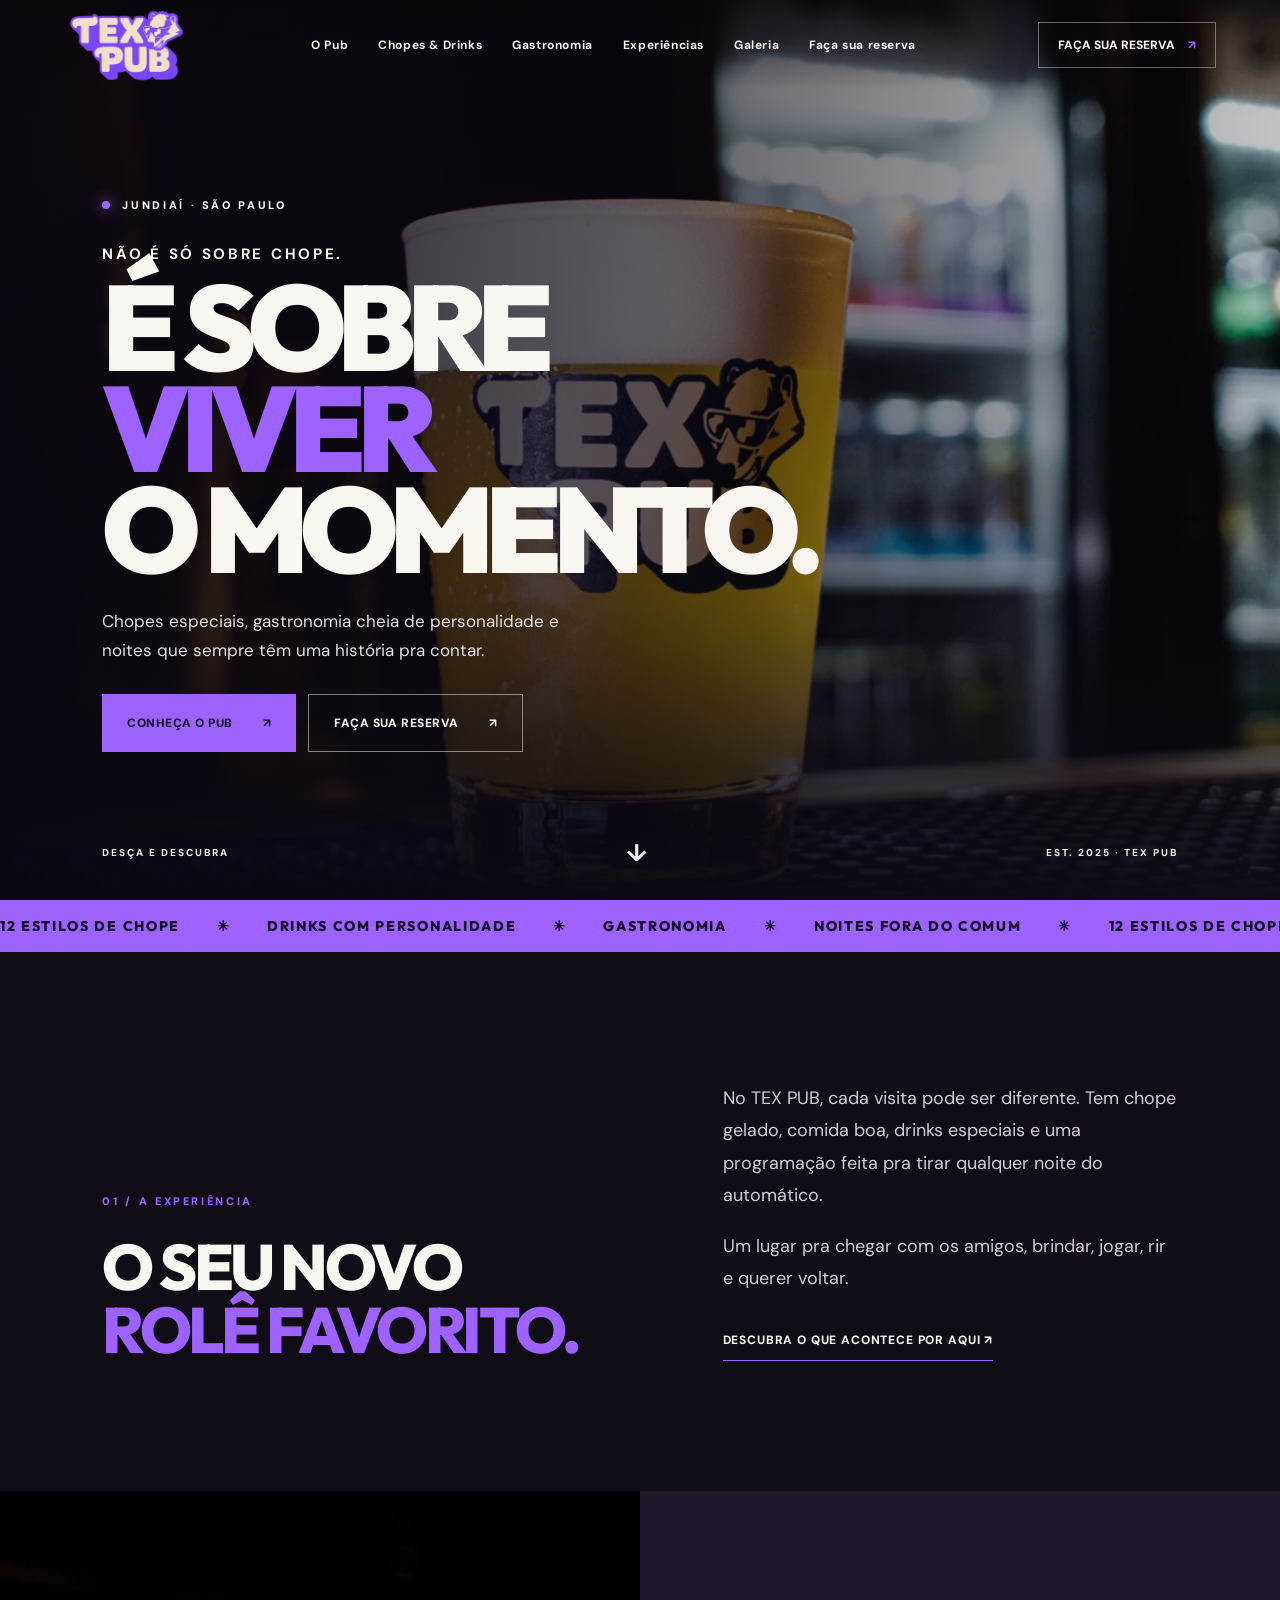
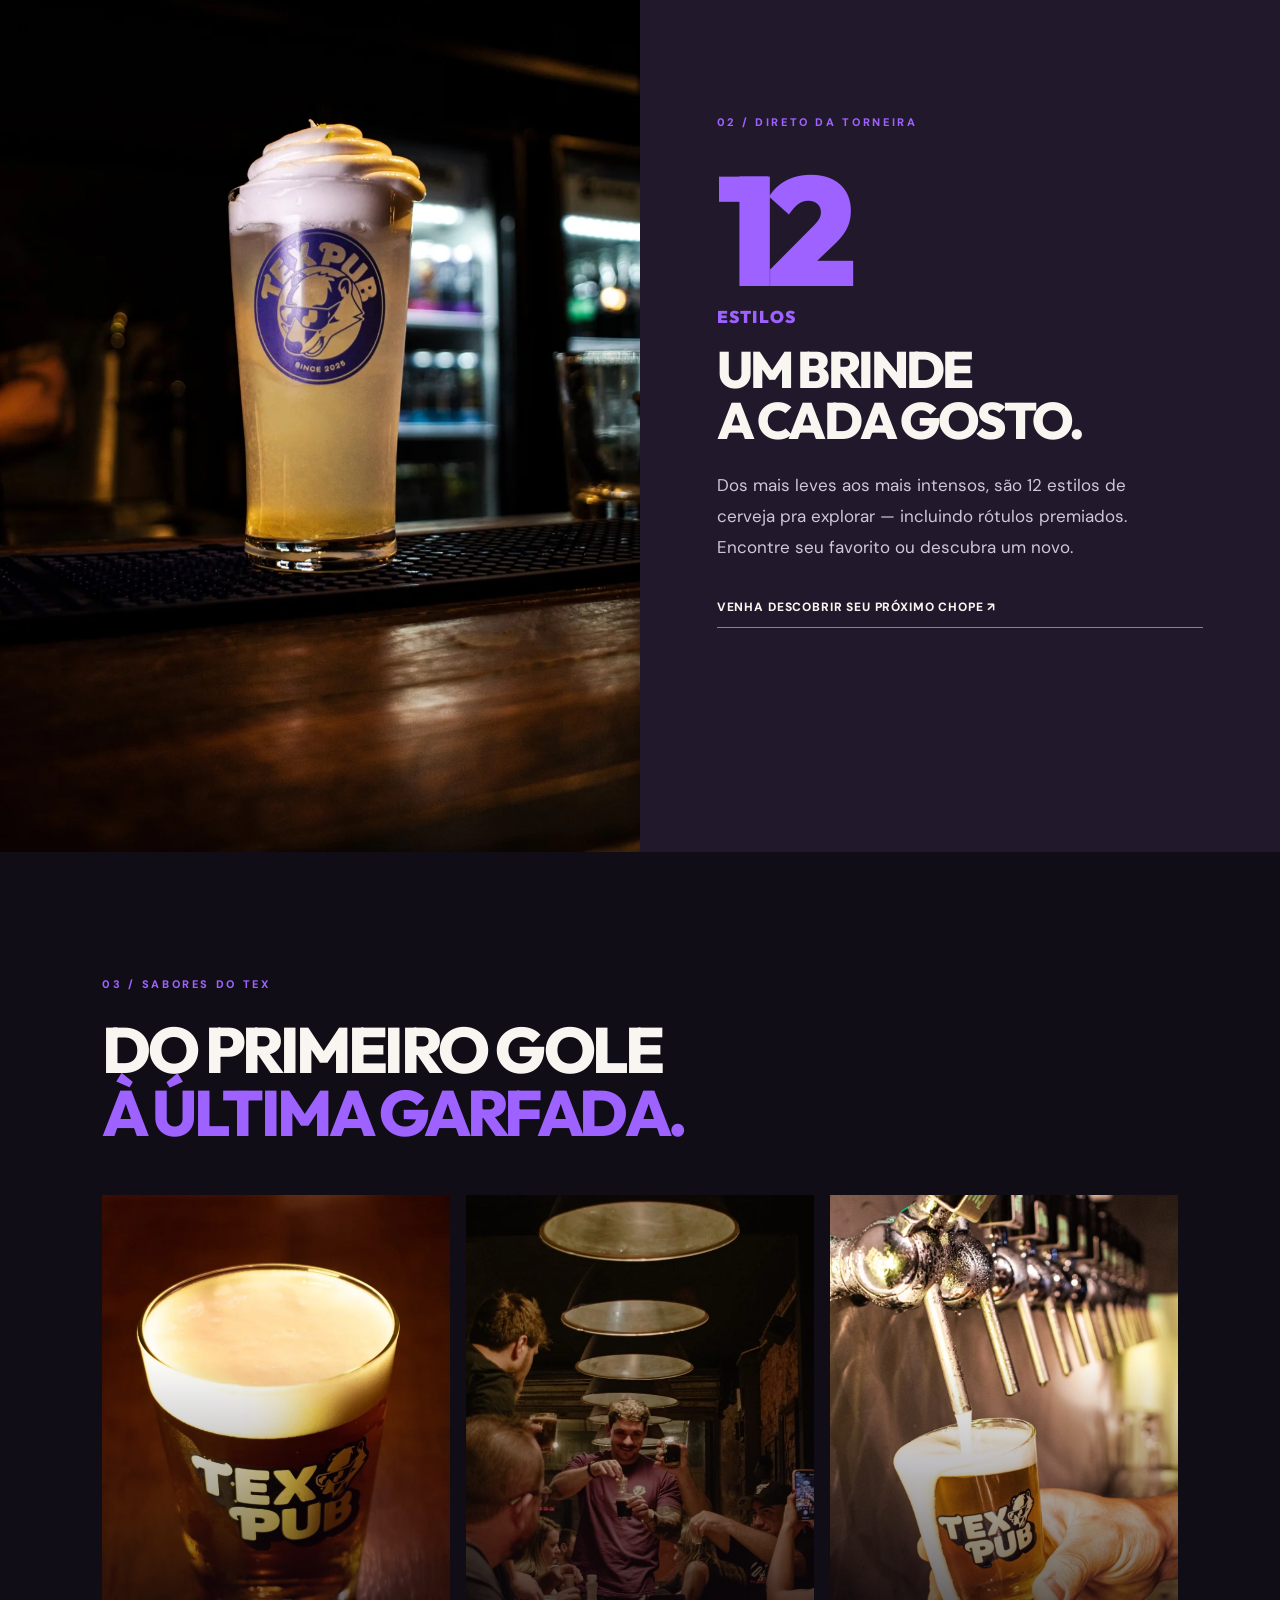
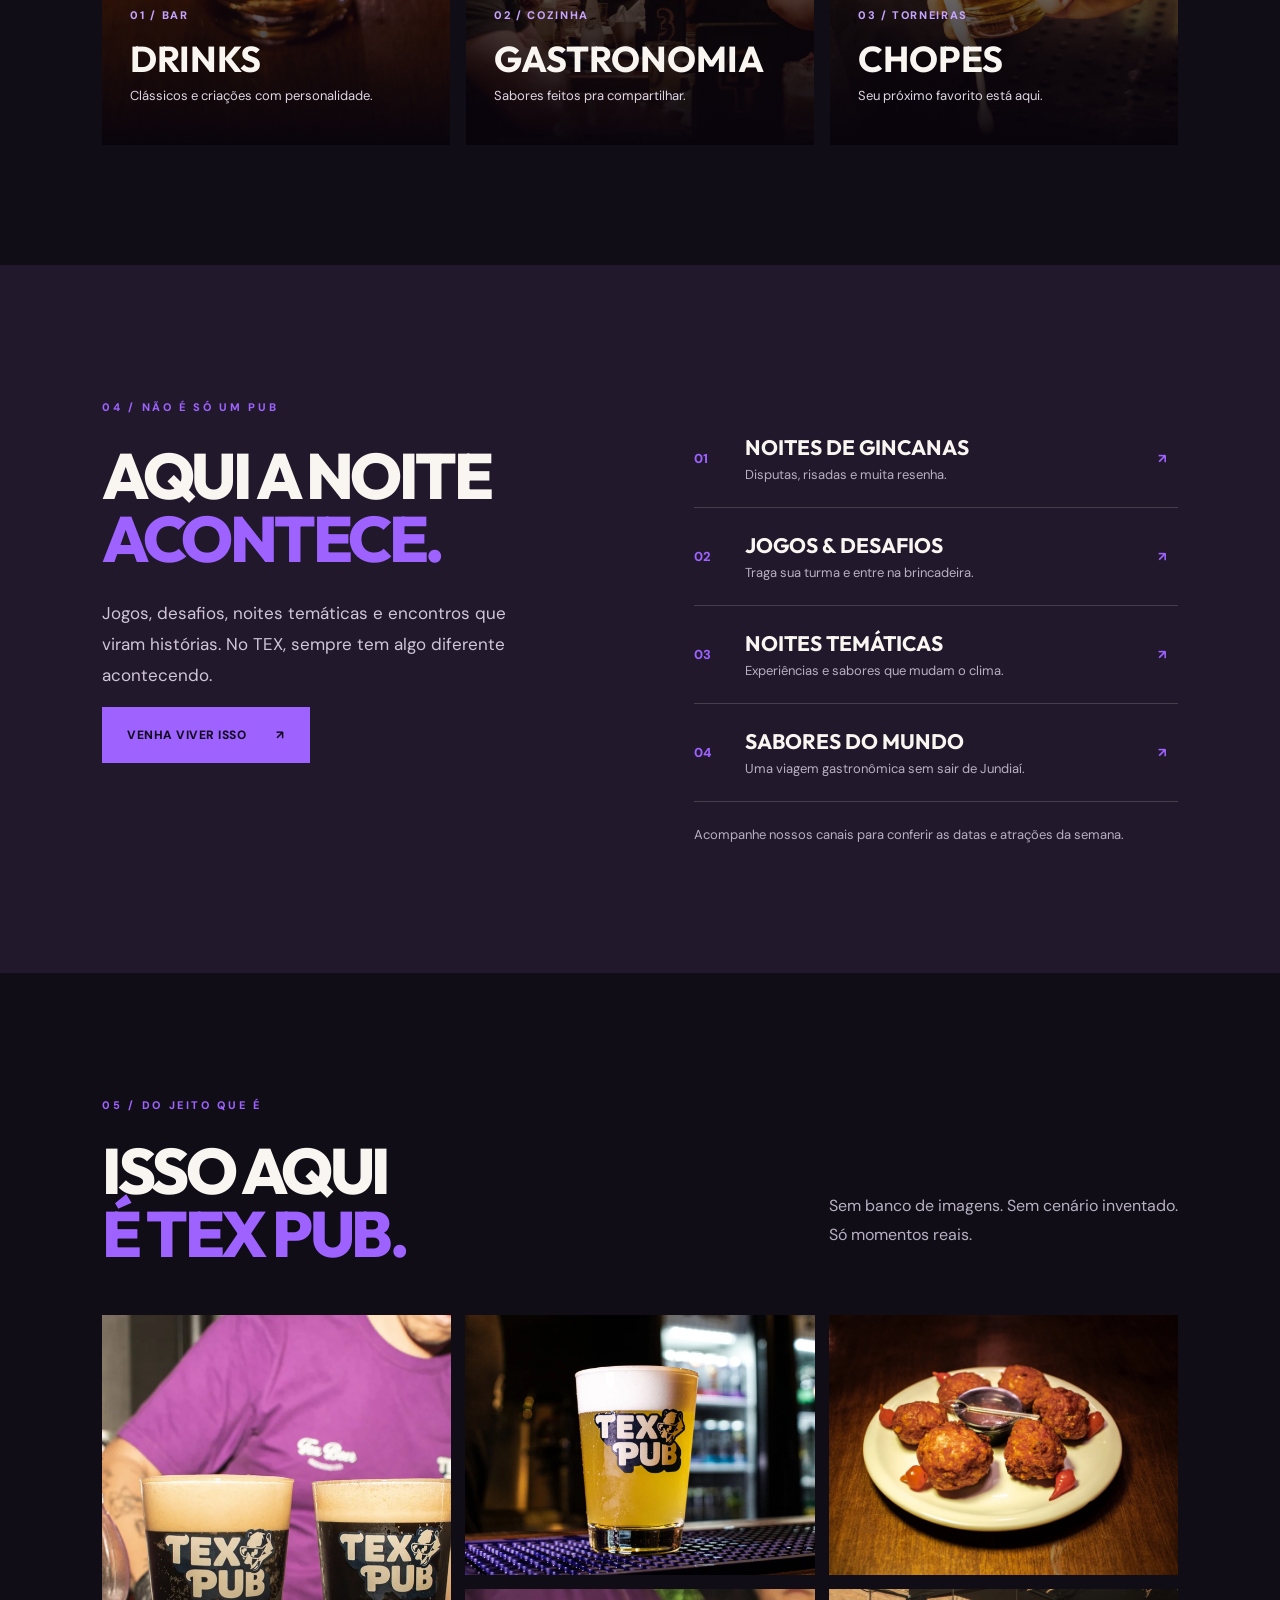
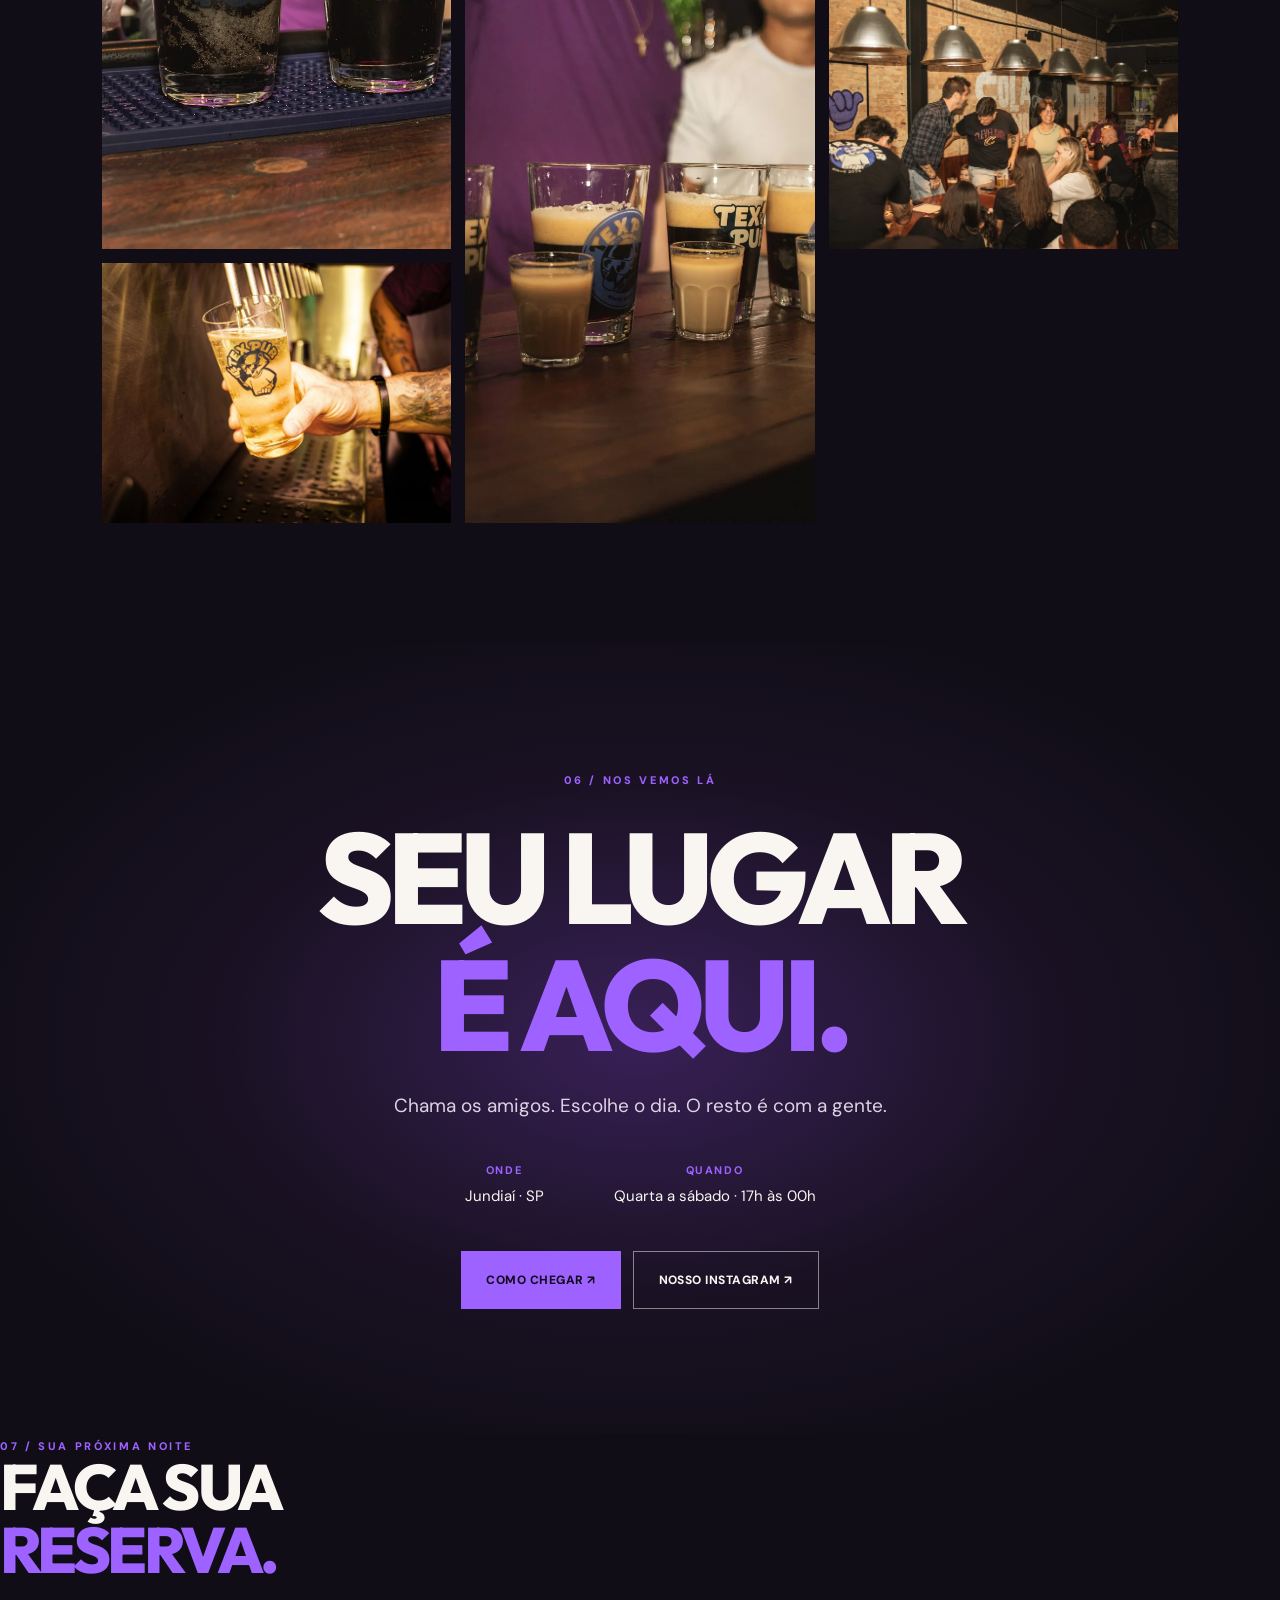
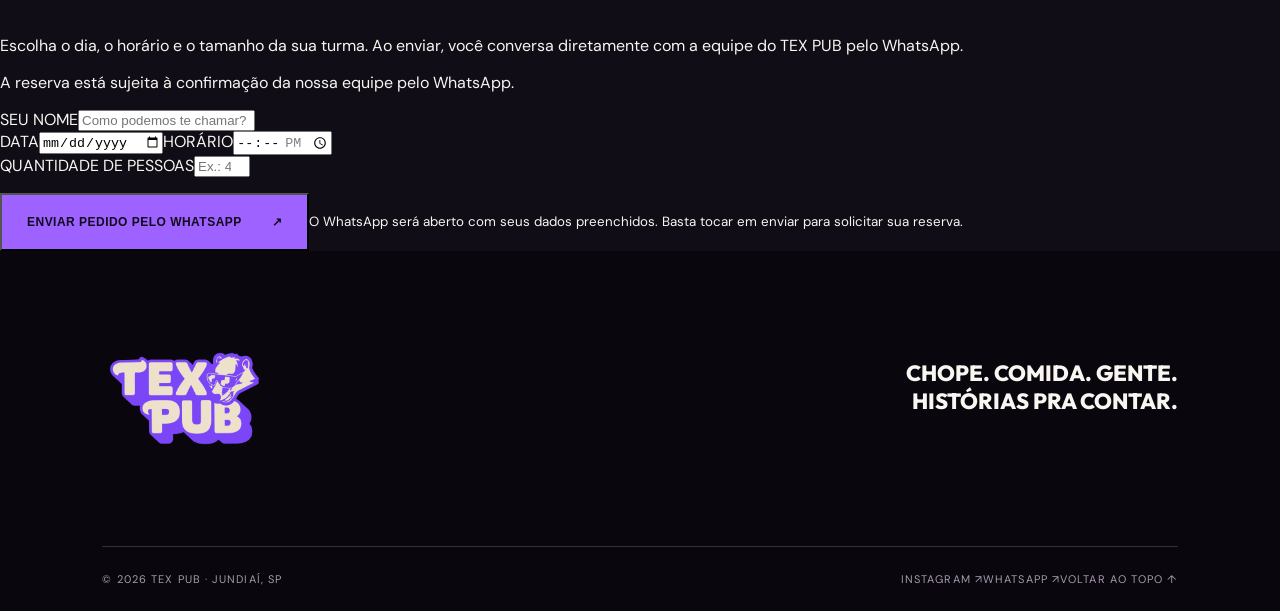
==== index.html @ a2b3e279 "Add files via upload" ====
<!doctype html>
<html lang="pt-BR"><head><meta charset="utf-8"><meta name="viewport" content="width=device-width, initial-scale=1"><meta name="theme-color" content="#100d16"><meta name="description" content="TEX PUB em Jundiaí: 12 estilos de chope, drinks autorais, gastronomia e experiências que fogem do comum."><title>TEX PUB | Muito além do chope</title><link rel="preconnect" href="https://fonts.googleapis.com"><link rel="preconnect" href="https://fonts.gstatic.com" crossorigin><link href="https://fonts.googleapis.com/css2?family=DM+Sans:wght@400;500;600;700&family=Outfit:wght@400;500;600;700;800;900&display=swap" rel="stylesheet"><link rel="stylesheet" href="styles.css"></head>
<body><header class="topbar"><a class="brand" href="#inicio" aria-label="TEX PUB, início"><img src="assets/logo-tex-pub.png" alt="Logo oficial TEX PUB"></a><nav id="nav"><a href="#experiencia">O Pub</a><a href="#chopes">Chopes & Drinks</a><a href="#gastronomia">Gastronomia</a><a href="#agenda">Experiências</a><a href="#galeria">Galeria</a><a href="#reserva">Faça sua reserva</a></nav><a class="nav-cta" href="#reserva">FAÇA SUA RESERVA <span>↗</span></a><button class="menu-toggle" aria-label="Abrir menu" aria-expanded="false">☰</button></header>
<main><section class="hero" id="inicio"><div class="hero-bg"></div><div class="hero-shade"></div><div class="hero-content"><div class="eyebrow"><span class="dot"></span> JUNDIAÍ · SÃO PAULO</div><p class="hero-kicker">NÃO É SÓ SOBRE CHOPE.</p><h1>É SOBRE<br><em>VIVER</em><br>O MOMENTO.</h1><p class="hero-copy">Chopes especiais, gastronomia cheia de personalidade e noites que sempre têm uma história pra contar.</p><div class="hero-actions"><a class="btn primary" href="#experiencia">CONHEÇA O PUB <span>↗</span></a><a class="btn ghost" href="#reserva">FAÇA SUA RESERVA <span>↗</span></a></div></div><div class="hero-bottom"><span>DESÇA E DESCUBRA</span><span class="down-arrow">↓</span><span>EST. 2025 · TEX PUB</span></div></section>
<div class="marquee"><div>12 ESTILOS DE CHOPE <b>✳</b> DRINKS COM PERSONALIDADE <b>✳</b> GASTRONOMIA <b>✳</b> NOITES FORA DO COMUM <b>✳</b> 12 ESTILOS DE CHOPE <b>✳</b> DRINKS COM PERSONALIDADE <b>✳</b></div></div>
<section class="section intro" id="experiencia"><div><span class="section-tag">01 / A EXPERIÊNCIA</span><h2>O SEU NOVO<br><span>ROLÊ FAVORITO.</span></h2></div><div class="intro-right"><p>No TEX PUB, cada visita pode ser diferente. Tem chope gelado, comida boa, drinks especiais e uma programação feita pra tirar qualquer noite do automático.</p><p>Um lugar pra chegar com os amigos, brindar, jogar, rir e querer voltar.</p><a class="text-link" href="#agenda">DESCUBRA O QUE ACONTECE POR AQUI ↗</a></div></section>
<section class="feature" id="chopes"><div class="feature-image"><img src="assets/003A2349.webp" alt="Chope TEX PUB servido no balcão" loading="lazy"></div><div class="feature-text"><span class="section-tag">02 / DIRETO DA TORNEIRA</span><div class="big-number">12<span>ESTILOS</span></div><h2>UM BRINDE<br>A CADA GOSTO.</h2><p>Dos mais leves aos mais intensos, são 12 estilos de cerveja pra explorar — incluindo rótulos premiados. Encontre seu favorito ou descubra um novo.</p><a class="text-link" href="#reserva">VENHA DESCOBRIR SEU PRÓXIMO CHOPE ↗</a></div></section>
<section class="cards-section"><div class="section-head"><div><span class="section-tag">03 / SABORES DO TEX</span><h2>DO PRIMEIRO GOLE<br><span>À ÚLTIMA GARFADA.</span></h2></div></div><div class="cards"><article class="photo-card"><img src="assets/003A2399.webp" alt="Drink especial servido no TEX PUB" loading="lazy"><div class="card-gradient"></div><div class="card-label"><span>01 / BAR</span><h3>DRINKS</h3><p>Clássicos e criações com personalidade.</p></div></article><article class="photo-card" id="gastronomia"><img src="assets/003A2408.webp" alt="Petiscos do TEX PUB" loading="lazy"><div class="card-gradient"></div><div class="card-label"><span>02 / COZINHA</span><h3>GASTRONOMIA</h3><p>Sabores feitos pra compartilhar.</p></div></article><article class="photo-card"><img src="assets/003A2456.webp" alt="Chope sendo servido no TEX PUB" loading="lazy"><div class="card-gradient"></div><div class="card-label"><span>03 / TORNEIRAS</span><h3>CHOPES</h3><p>Seu próximo favorito está aqui.</p></div></article></div></section>
<section class="agenda" id="agenda"><div class="agenda-left"><span class="section-tag">04 / NÃO É SÓ UM PUB</span><h2>AQUI A NOITE<br><span>ACONTECE.</span></h2><p>Jogos, desafios, noites temáticas e encontros que viram histórias. No TEX, sempre tem algo diferente acontecendo.</p><a class="btn primary" href="#reserva">VENHA VIVER ISSO <span>↗</span></a></div><div class="agenda-right"><div class="agenda-item"><span>01</span><div><h3>NOITES DE GINCANAS</h3><p>Disputas, risadas e muita resenha.</p></div><span>↗</span></div><div class="agenda-item"><span>02</span><div><h3>JOGOS & DESAFIOS</h3><p>Traga sua turma e entre na brincadeira.</p></div><span>↗</span></div><div class="agenda-item"><span>03</span><div><h3>NOITES TEMÁTICAS</h3><p>Experiências e sabores que mudam o clima.</p></div><span>↗</span></div><div class="agenda-item"><span>04</span><div><h3>SABORES DO MUNDO</h3><p>Uma viagem gastronômica sem sair de Jundiaí.</p></div><span>↗</span></div><p class="agenda-note">Acompanhe nossos canais para conferir as datas e atrações da semana.</p></div></section>
<section class="gallery-section" id="galeria"><div class="section-head"><div><span class="section-tag">05 / DO JEITO QUE É</span><h2>ISSO AQUI<br><span>É TEX PUB.</span></h2></div><p>Sem banco de imagens. Sem cenário inventado.<br>Só momentos reais.</p></div><div class="gallery"><img src="assets/191-003A2498.webp" alt="Ambiente e clientes do TEX PUB" loading="lazy"><img src="assets/003A2345.webp" alt="Chope tirado na hora" loading="lazy"><img src="assets/003A2401.webp" alt="Chope especial TEX PUB" loading="lazy"><img src="assets/142-003A2570.webp" alt="Momentos no bar do TEX PUB" loading="lazy"><img src="assets/126-003A2587.webp" alt="Chopes no balcão do TEX PUB" loading="lazy"><img src="assets/003A2422.webp" alt="Clientes brindando no TEX PUB" loading="lazy"></div></section>
<section class="visit" id="visite"><span class="section-tag">06 / NOS VEMOS LÁ</span><h2>SEU LUGAR<br><em>É AQUI.</em></h2><p>Chama os amigos. Escolhe o dia. O resto é com a gente.</p><div class="visit-info"><div><strong>ONDE</strong><span>Jundiaí · SP</span></div><div><strong>QUANDO</strong><span>Quarta a sábado · 17h às 00h</span></div></div><div class="visit-actions"><a class="btn primary" href="https://www.google.com/maps/search/?api=1&query=TEX+PUB+Jundia%C3%AD" target="_blank" rel="noopener">COMO CHEGAR ↗</a><a class="btn ghost" href="https://www.instagram.com/texpub.jundiai/" target="_blank" rel="noopener">NOSSO INSTAGRAM ↗</a></div></section><section class="reservation" id="reserva"><div class="reservation-intro"><span class="section-tag">07 / SUA PRÓXIMA NOITE</span><h2>FAÇA SUA<br><span>RESERVA.</span></h2><p>Escolha o dia, o horário e o tamanho da sua turma. Ao enviar, você conversa diretamente com a equipe do TEX PUB pelo WhatsApp.</p><p class="reservation-hint">A reserva está sujeita à confirmação da nossa equipe pelo WhatsApp.</p></div><form id="reservation-form" class="reservation-form"><label for="reserve-name">SEU NOME<input id="reserve-name" name="name" type="text" autocomplete="name" placeholder="Como podemos te chamar?" maxlength="100" required></label><div class="form-grid"><label for="reserve-date">DATA<input id="reserve-date" name="date" type="date" required></label><label for="reserve-time">HORÁRIO<input id="reserve-time" name="time" type="time" min="17:00" max="23:59" required></label></div><label for="reserve-guests">QUANTIDADE DE PESSOAS<input id="reserve-guests" name="guests" type="number" min="1" max="100" step="1" placeholder="Ex.: 4" required></label><p class="form-feedback" id="form-feedback" role="status" aria-live="polite"></p><button class="btn primary reservation-submit" type="submit">ENVIAR PEDIDO PELO WHATSAPP <span>↗</span></button><small>O WhatsApp será aberto com seus dados preenchidos. Basta tocar em enviar para solicitar sua reserva.</small></form></section></main>
<footer><div class="footer-top"><img src="assets/logo-tex-pub.png" alt="TEX PUB"><p>CHOPE. COMIDA. GENTE.<br>HISTÓRIAS PRA CONTAR.</p></div><div class="footer-bottom"><span>© <span id="year"></span> TEX PUB · JUNDIAÍ, SP</span><div class="footer-links"><a href="https://www.instagram.com/texpub.jundiai/" target="_blank" rel="noopener noreferrer">INSTAGRAM ↗</a><a href="https://wa.me/5511917481700" target="_blank" rel="noopener noreferrer">WHATSAPP ↗</a><a href="#inicio">VOLTAR AO TOPO ↑</a></div></div></footer><script src="script.js"></script></body></html>
---- styles.css ----
:root{--bg:#100d16;--panel:#1a1424;--purple:#9d62ff;--text:#f9f5f0;--muted:#b8b0c2}*{box-sizing:border-box}html{scroll-behavior:smooth}body{margin:0;background:var(--bg);color:var(--text);font-family:'DM Sans',sans-serif}a{color:inherit;text-decoration:none}img{display:block;max-width:100%}h1,h2,h3,p{margin-top:0}h1,h2,h3{font-family:Outfit,sans-serif}h2{font-size:clamp(2.5rem,5vw,5.8rem);line-height:.99;letter-spacing:-.055em;font-weight:800}h2 span{color:var(--purple)}.topbar{height:90px;display:flex;align-items:center;justify-content:space-between;padding:0 5%;position:absolute;z-index:10;top:0;left:0;right:0;background:linear-gradient(#08050bbf,transparent)}.brand img{width:125px}.topbar nav{display:flex;gap:30px;align-items:center}.topbar nav a{font-size:12px;font-weight:700;letter-spacing:.05em;transition:color .2s}.topbar nav a:hover,.text-link:hover{color:var(--purple)}.nav-cta{font-size:12px;font-weight:800;border:1px solid #ffffff60;padding:14px 19px}.nav-cta span{color:var(--purple);padding-left:10px}.menu-toggle{display:none}.hero{min-height:790px;height:100svh;max-height:1100px;position:relative;display:flex;align-items:center}.hero-bg{position:absolute;inset:0;background:url('assets/003A2345.webp') center 45%/cover no-repeat}.hero-shade{position:absolute;inset:0;background:linear-gradient(90deg,#0c0711ed 0%,#0b0812b5 43%,#100d1640 100%),linear-gradient(0deg,#100d16 0%,transparent 35%)}.hero-content{position:relative;z-index:1;margin-left:8%;margin-top:50px;max-width:790px}.eyebrow,.section-tag{font-size:11px;letter-spacing:.24em;font-weight:800;color:var(--purple)}.eyebrow{color:white;display:flex;align-items:center;gap:12px}.dot{width:8px;height:8px;background:var(--purple);border-radius:50%;box-shadow:0 0 15px var(--purple)}.hero-kicker{font-size:15px;font-weight:700;letter-spacing:.18em;margin:32px 0 12px}.hero h1{font-size:clamp(4.6rem,9.4vw,10.2rem);font-weight:900;line-height:.84;letter-spacing:-.075em;margin-bottom:28px}.hero h1 em,.visit h2 em{color:var(--purple);font-style:normal}.hero-copy{max-width:475px;font-size:17px;line-height:1.7;color:#e4dfe6}.hero-actions,.visit-actions{display:flex;gap:12px;flex-wrap:wrap;margin-top:30px}.btn{padding:20px 25px;display:inline-flex;align-items:center;gap:30px;font-size:12px;letter-spacing:.04em;font-weight:800;transition:transform .2s,background .2s}.btn:hover{transform:translateY(-3px)}.btn.primary{background:var(--purple);color:#120b1c}.btn.ghost{border:1px solid #ffffff7a}.hero-bottom{position:absolute;bottom:32px;left:8%;right:8%;display:flex;justify-content:space-between;align-items:center;font-size:10px;letter-spacing:.2em;font-weight:800;color:#eee}.down-arrow{font-size:24px}.marquee{background:var(--purple);color:#160b24;overflow:hidden;white-space:nowrap;padding:17px 0;font:800 14px Outfit,sans-serif;letter-spacing:.12em}.marquee div{min-width:max-content;animation:move 32s linear infinite}.marquee b{padding:0 32px}@keyframes move{to{transform:translateX(-40%)}}.section{padding:130px 8%}.intro{display:grid;grid-template-columns:1.15fr 1fr;gap:9%;align-items:end}.intro h2{margin:25px 0 0}.intro-right p{font-size:18px;line-height:1.8;color:#d4cadc}.text-link{display:inline-block;font-size:12px;letter-spacing:.07em;font-weight:800;border-bottom:1px solid var(--purple);padding-bottom:12px;margin-top:20px}.feature{display:grid;grid-template-columns:1fr 1fr;background:#21192b;min-height:650px}.feature-image{min-height:600px}.feature-image img{width:100%;height:100%;object-fit:cover}.feature-text{padding:85px 12%;display:flex;flex-direction:column;justify-content:center}.big-number{font:900 clamp(7rem,12vw,13rem)/.85 Outfit;color:var(--purple);letter-spacing:-.08em;margin:35px 0 20px}.big-number span{font-size:17px;letter-spacing:.07em;display:block;margin-top:15px}.feature-text h2{font-size:clamp(2.6rem,4vw,5rem);margin-bottom:25px}.feature-text p,.agenda-left p{font-size:17px;color:#d1c6d9;line-height:1.8;max-width:450px}.cards-section,.gallery-section{padding:120px 8%}.section-head{display:flex;justify-content:space-between;align-items:end;gap:30px;margin-bottom:50px}.section-head h2{margin:25px 0 0}.cards{display:grid;grid-template-columns:repeat(3,1fr);gap:16px}.photo-card{height:550px;position:relative;overflow:hidden}.photo-card img{width:100%;height:100%;object-fit:cover;transition:transform .6s}.photo-card:hover img{transform:scale(1.05)}.card-gradient{position:absolute;inset:0;background:linear-gradient(0deg,#09040c 0%,transparent 70%)}.card-label{position:absolute;bottom:28px;left:28px;right:20px}.card-label span{color:#c6a4ff;font-size:11px;letter-spacing:.15em;font-weight:800}.card-label h3{font-size:36px;margin:12px 0 6px}.card-label p{font-size:13px;color:#ded6e3}.agenda{background:#21192b;display:grid;grid-template-columns:1fr 1fr;gap:10%;padding:130px 8%}.agenda-left h2{margin:28px 0}.agenda-right{padding-top:15px}.agenda-item{display:grid;grid-template-columns:35px 1fr 20px;gap:16px;align-items:center;border-bottom:1px solid #ffffff29;padding:24px 0}.agenda-item>span{font-size:13px;color:var(--purple);font-weight:800}.agenda-item h3{font-size:21px;margin-bottom:6px}.agenda-item p,.agenda-note{color:var(--muted);font-size:13px;margin:0}.agenda-note{margin-top:24px}.section-head>p{line-height:1.8;color:var(--muted)}.gallery{display:grid;grid-template-columns:repeat(3,1fr);grid-auto-rows:260px;gap:14px}.gallery img{width:100%;height:100%;object-fit:cover}.gallery img:first-child{grid-row:span 2}.gallery img:nth-child(4){grid-row:span 2}.visit{padding:125px 8%;text-align:center;background:radial-gradient(ellipse at center,#392057 0%,#1a1224 45%,#100d16 80%)}.visit h2{font-size:clamp(4rem,10vw,10rem);margin:25px 0}.visit>p{color:#ddd3e4;font-size:19px}.visit-info{display:flex;justify-content:center;gap:70px;margin-top:45px}.visit-info div{display:flex;flex-direction:column;gap:9px}.visit-info strong{color:var(--purple);font-size:11px;letter-spacing:.15em}.visit-info span{font-size:15px}.visit-actions{justify-content:center;margin-top:45px}footer{padding:65px 8% 25px;background:#09070d}.footer-top,.footer-bottom{display:flex;justify-content:space-between;align-items:center}.footer-top img{width:165px}.footer-top p{font:800 22px/1.25 Outfit;text-align:right}.footer-bottom{border-top:1px solid #ffffff2b;margin-top:65px;padding-top:25px;color:#a79aad;font-size:11px;letter-spacing:.1em}@media(max-width:1000px){.topbar nav{gap:13px}.topbar nav a{font-size:10px}.hero h1{font-size:clamp(4.6rem,10vw,8rem)}.photo-card{height:420px}.feature-text{padding:60px 8%}}@media(max-width:720px){.topbar{height:75px;padding:0 6%}.brand img{width:104px}.topbar nav{display:none;position:absolute;top:75px;left:0;right:0;background:#171020;padding:24px 6%;flex-direction:column;align-items:flex-start;gap:20px}.topbar nav.open{display:flex}.topbar nav a{font-size:14px}.nav-cta{margin-left:auto;margin-right:16px;font-size:10px;padding:12px}.menu-toggle{display:block;background:none;color:white;border:0;font-size:25px}.hero{min-height:740px;height:100svh}.hero-bg{background-position:59% center}.hero-shade{background:linear-gradient(90deg,#0b0711ed,#0b071180),linear-gradient(0deg,#100d16,transparent 45%)}.hero-content{margin:40px 6% 0}.hero h1{font-size:clamp(4.3rem,15vw,7rem)}.hero-copy{font-size:15px}.hero-kicker{font-size:11px}.hero-bottom{left:6%;right:6%}.hero-bottom span:last-child{display:none}.section,.cards-section,.gallery-section{padding:85px 6%}.intro,.feature,.agenda{grid-template-columns:1fr;gap:30px}.intro-right p{font-size:16px}.feature-image{min-height:430px;height:430px}.feature-text{padding:70px 6%}.big-number{font-size:9rem}.cards{grid-template-columns:1fr}.photo-card{height:430px}.agenda{padding:85px 6%}.section-head{display:block}.section-head>p{margin-top:22px}.gallery{grid-template-columns:repeat(2,1fr);grid-auto-rows:180px;gap:8px}.gallery img:first-child,.gallery img:nth-child(4){grid-row:span 2}.visit{padding:95px 6%}.visit-info{gap:30px;flex-wrap:wrap}.footer-top p{font-size:15px}.footer-top img{width:120px}.footer-bottom{gap:20px;line-height:1.5}.btn{padding:17px 19px;gap:14px;font-size:11px}}@media(prefers-reduced-motion:reduce){*,*:before,*:after{scroll-behavior:auto!important;animation:none!important;transition:none!important}}
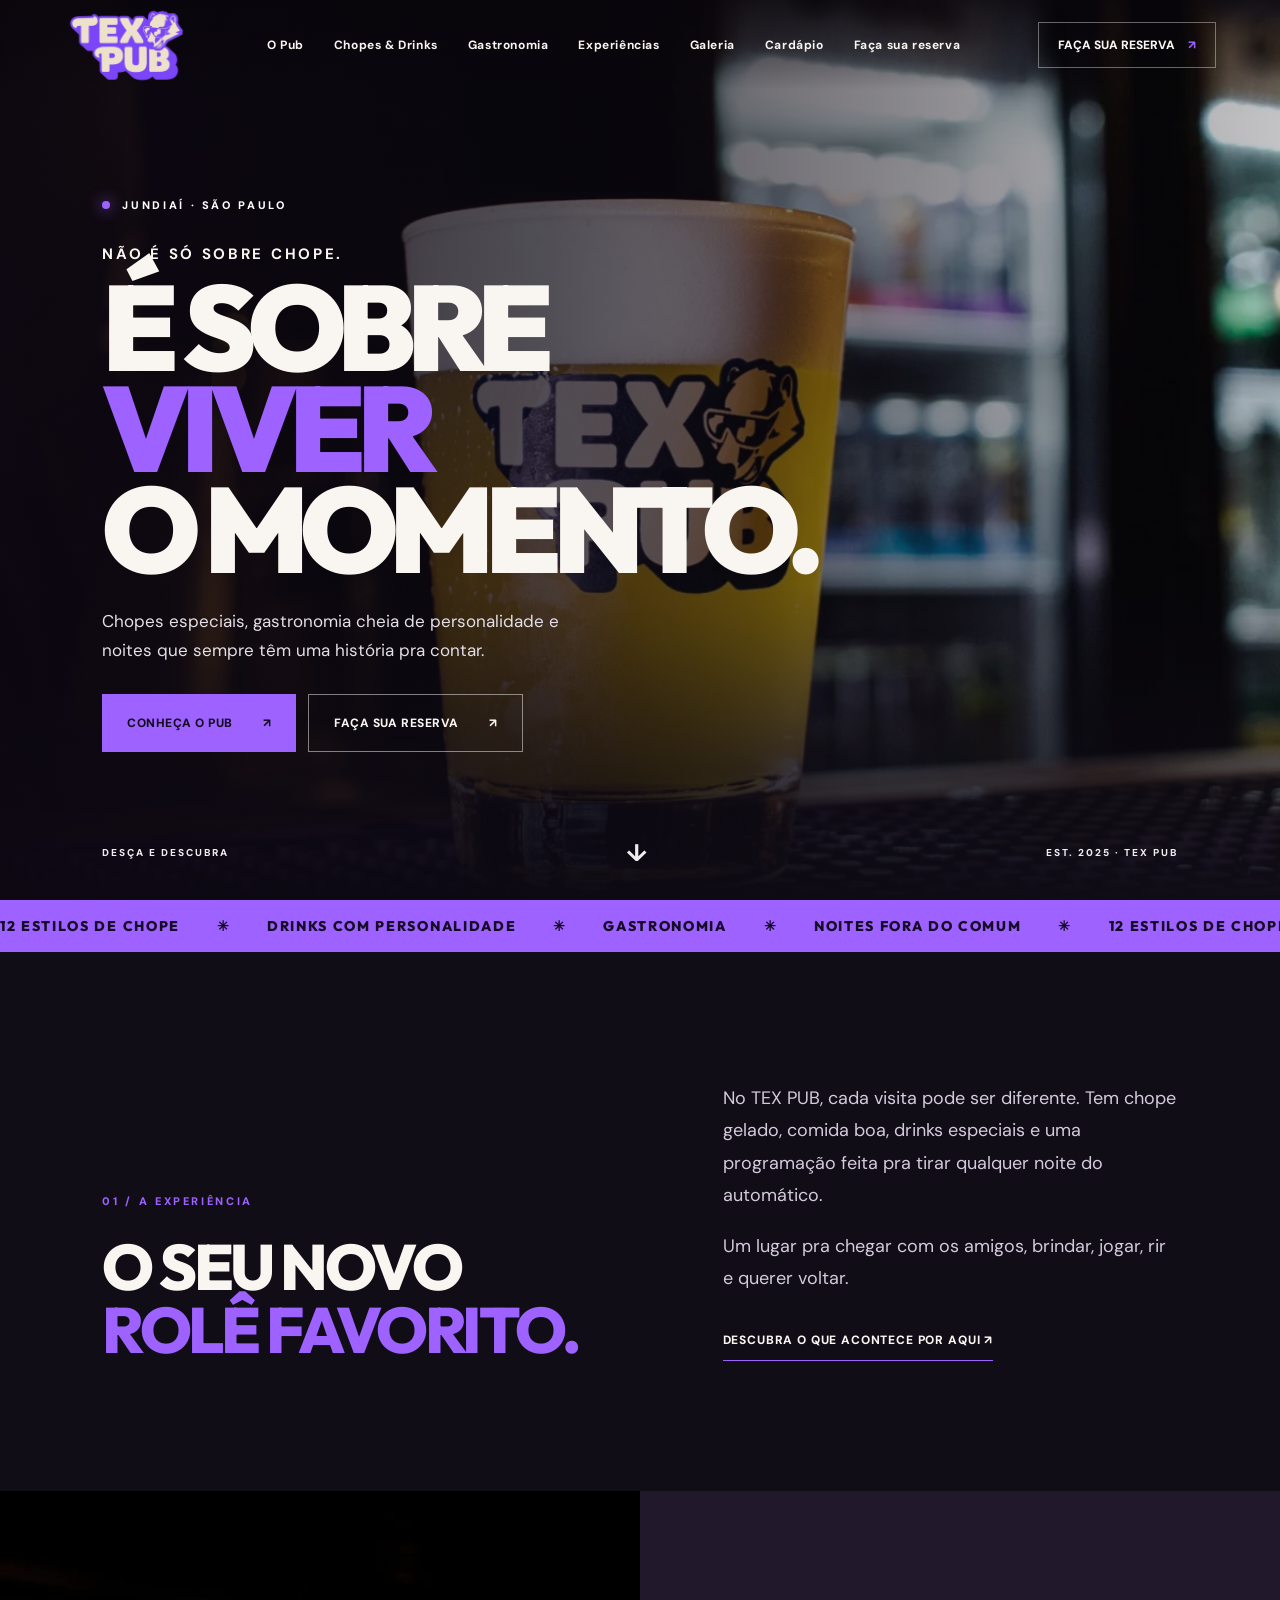
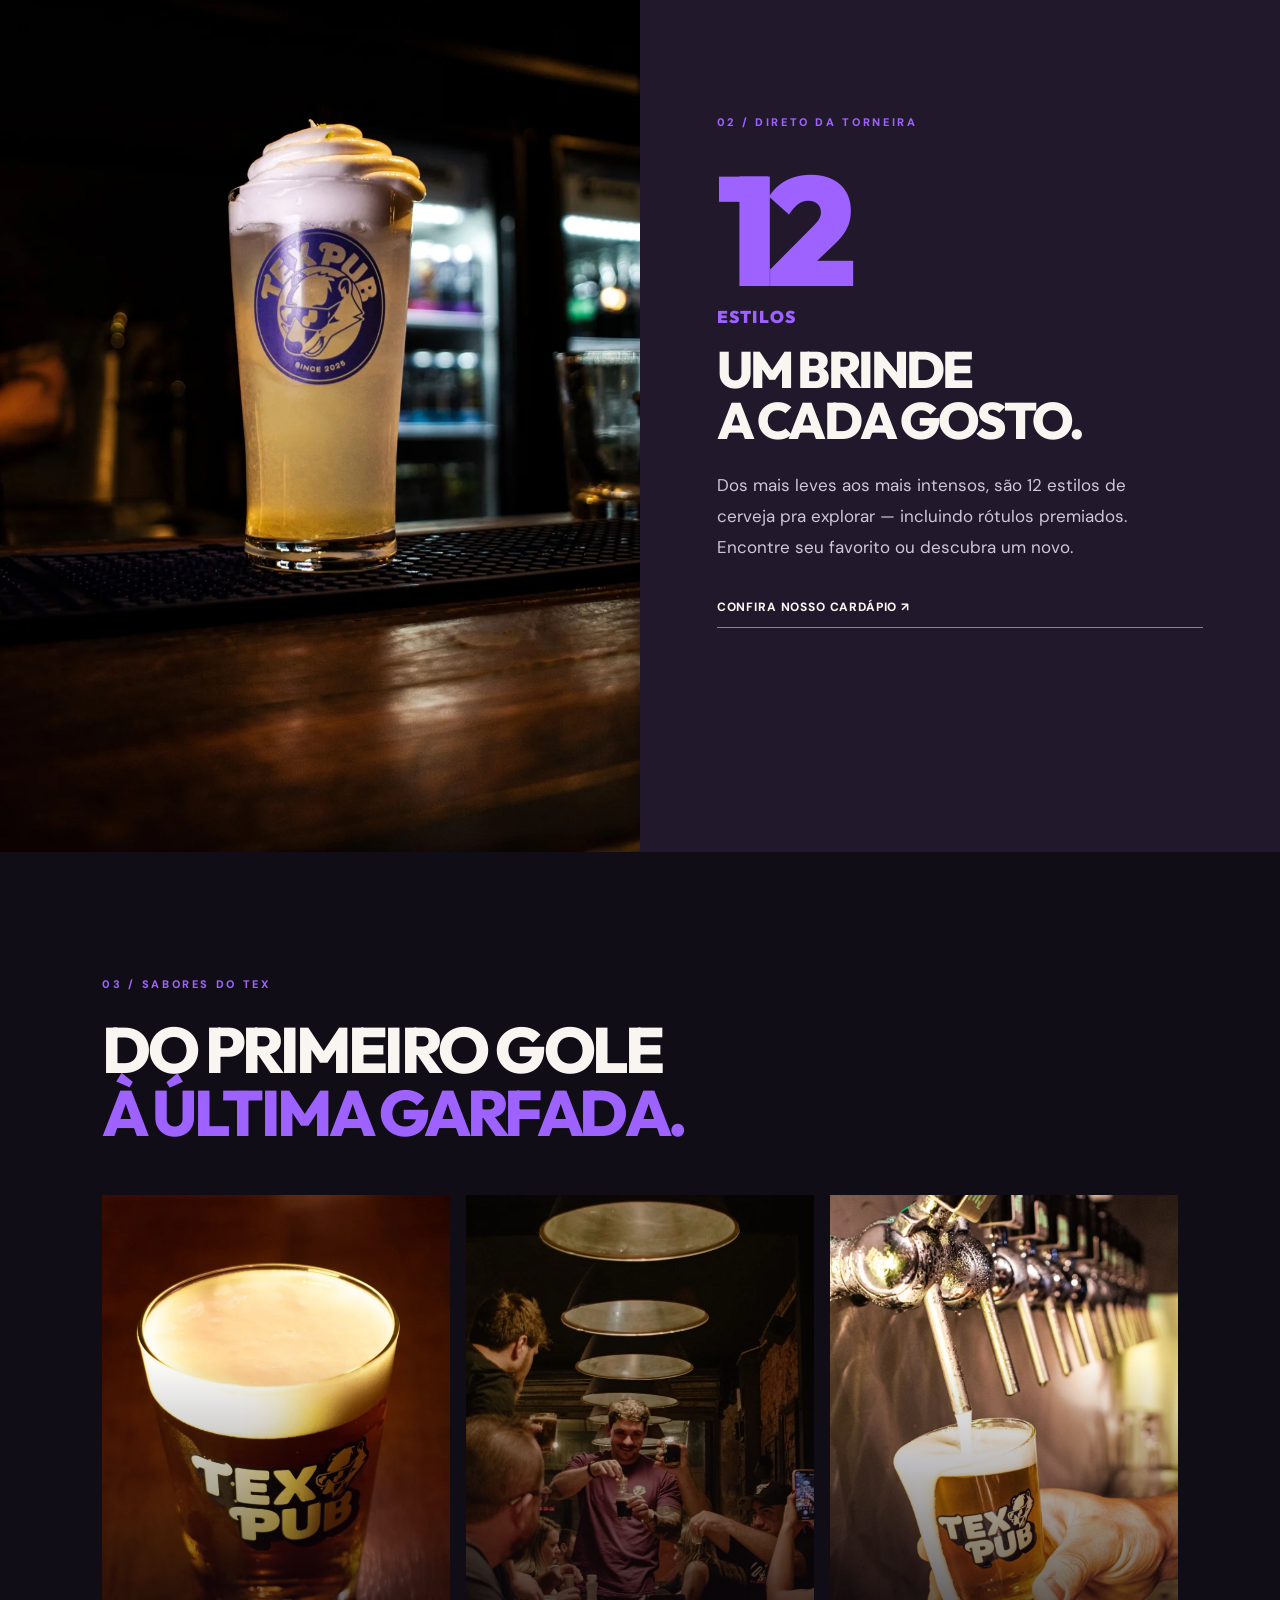
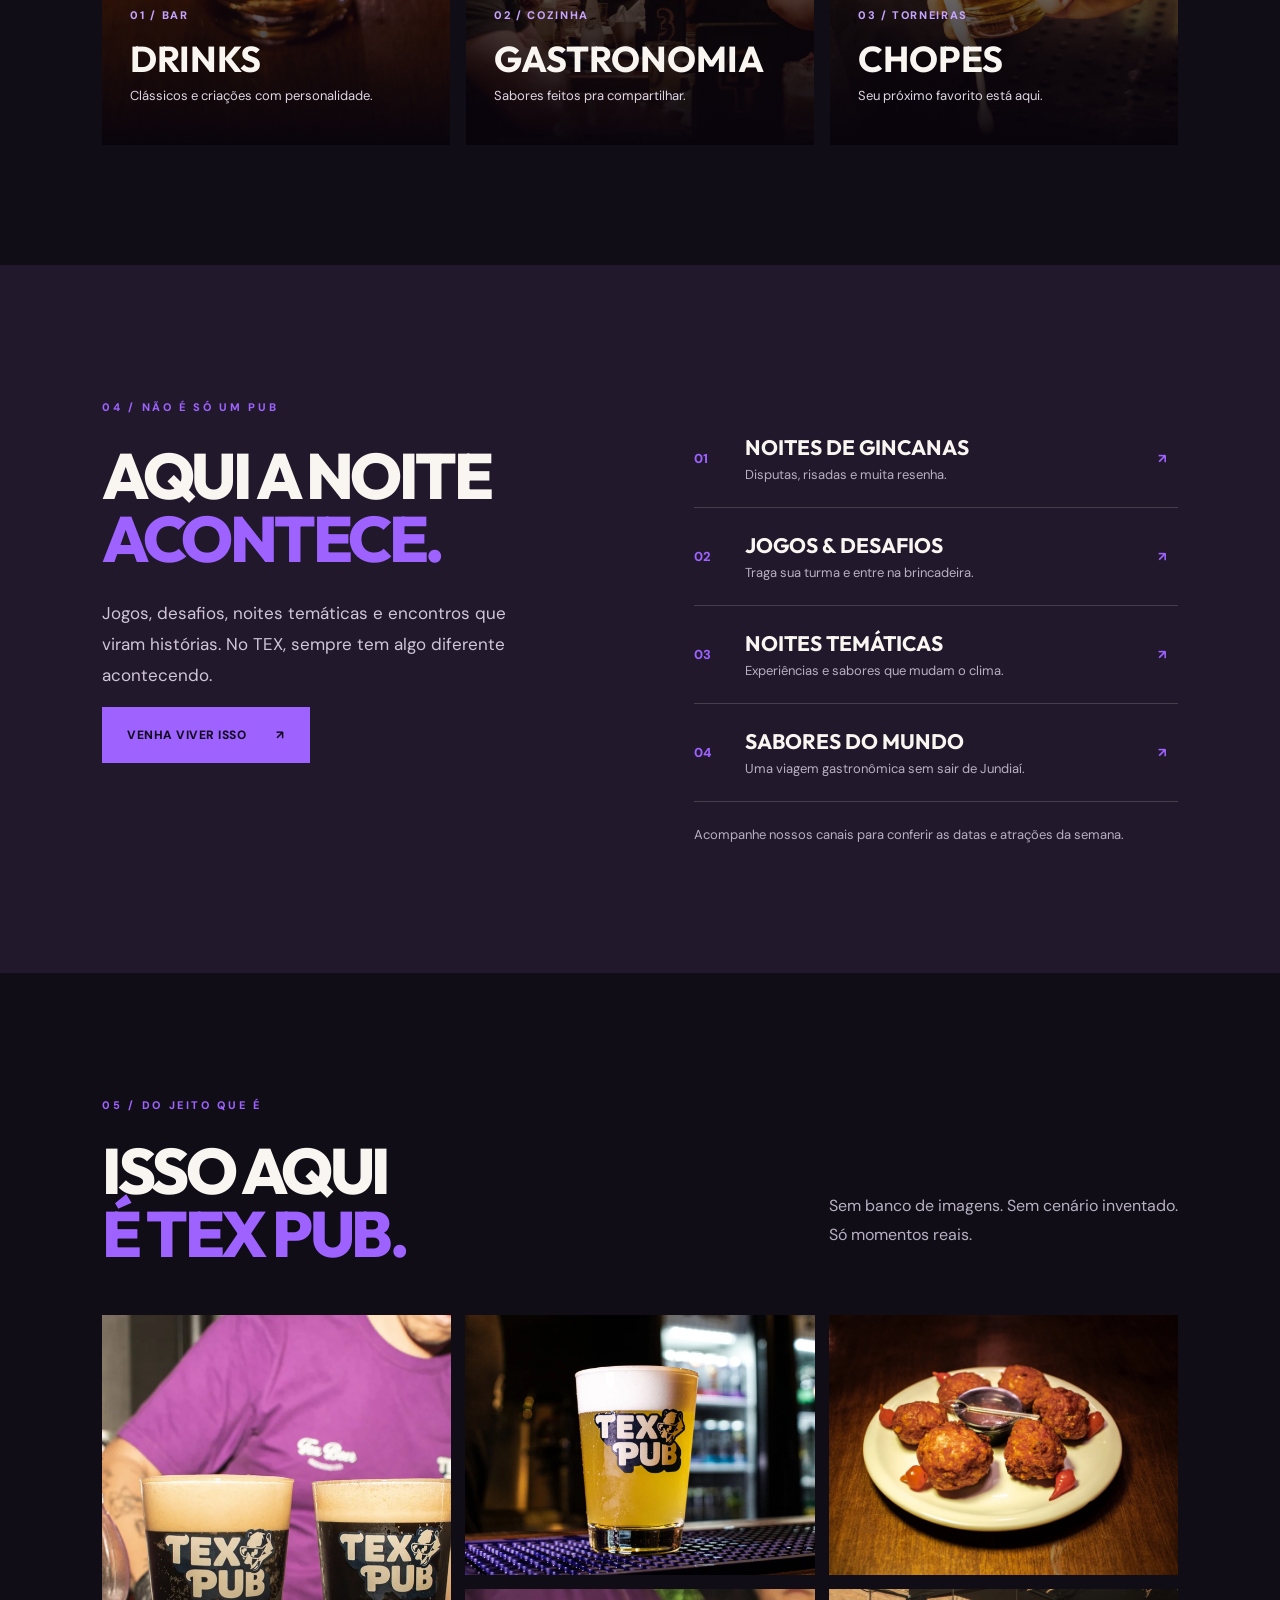
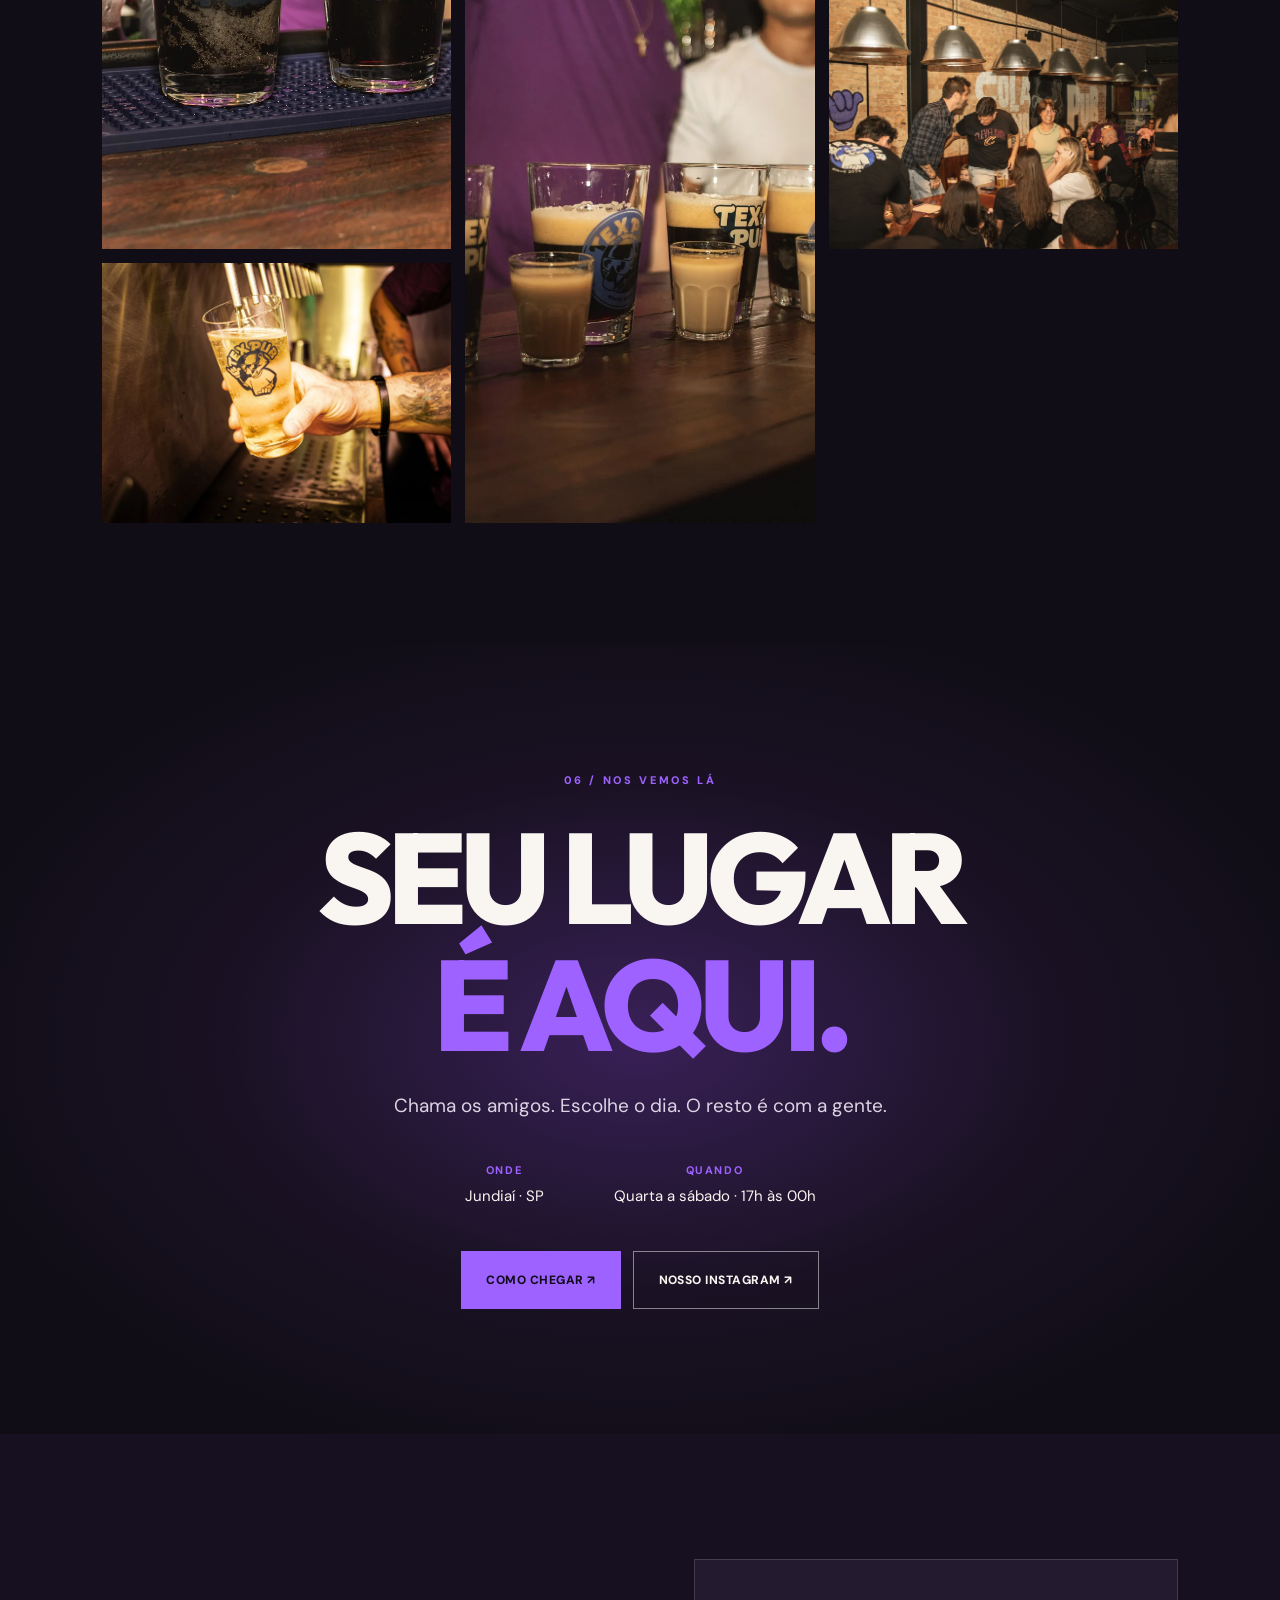
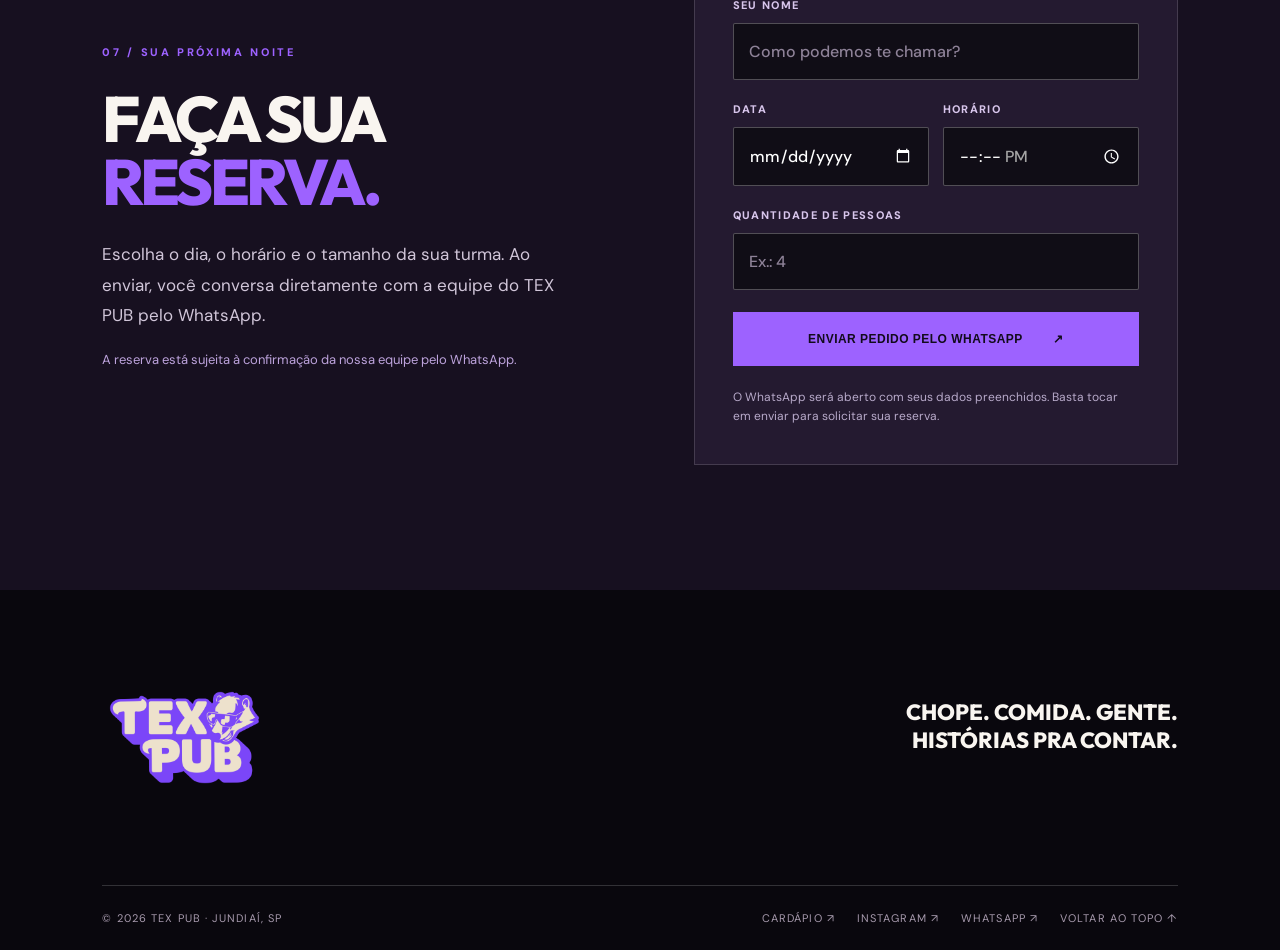
==== commit d601491e: "Add files via upload" ====
--- a/index.html
+++ b/index.html
@@ -1,12 +1,12 @@
 <!doctype html>
 <html lang="pt-BR"><head><meta charset="utf-8"><meta name="viewport" content="width=device-width, initial-scale=1"><meta name="theme-color" content="#100d16"><meta name="description" content="TEX PUB em Jundiaí: 12 estilos de chope, drinks autorais, gastronomia e experiências que fogem do comum."><title>TEX PUB | Muito além do chope</title><link rel="preconnect" href="https://fonts.googleapis.com"><link rel="preconnect" href="https://fonts.gstatic.com" crossorigin><link href="https://fonts.googleapis.com/css2?family=DM+Sans:wght@400;500;600;700&family=Outfit:wght@400;500;600;700;800;900&display=swap" rel="stylesheet"><link rel="stylesheet" href="styles.css"></head>
-<body><header class="topbar"><a class="brand" href="#inicio" aria-label="TEX PUB, início"><img src="assets/logo-tex-pub.png" alt="Logo oficial TEX PUB"></a><nav id="nav"><a href="#experiencia">O Pub</a><a href="#chopes">Chopes & Drinks</a><a href="#gastronomia">Gastronomia</a><a href="#agenda">Experiências</a><a href="#galeria">Galeria</a><a href="#reserva">Faça sua reserva</a></nav><a class="nav-cta" href="#reserva">FAÇA SUA RESERVA <span>↗</span></a><button class="menu-toggle" aria-label="Abrir menu" aria-expanded="false">☰</button></header>
+<body><header class="topbar"><a class="brand" href="#inicio" aria-label="TEX PUB, início"><img src="assets/logo-tex-pub.png" alt="Logo oficial TEX PUB"></a><nav id="nav"><a href="#experiencia">O Pub</a><a href="#chopes">Chopes & Drinks</a><a href="#gastronomia">Gastronomia</a><a href="#agenda">Experiências</a><a href="#galeria">Galeria</a><a href="/menu/">Cardápio</a><a href="#reserva">Faça sua reserva</a></nav><a class="nav-cta" href="#reserva">FAÇA SUA RESERVA <span>↗</span></a><button class="menu-toggle" aria-label="Abrir menu" aria-expanded="false">☰</button></header>
 <main><section class="hero" id="inicio"><div class="hero-bg"></div><div class="hero-shade"></div><div class="hero-content"><div class="eyebrow"><span class="dot"></span> JUNDIAÍ · SÃO PAULO</div><p class="hero-kicker">NÃO É SÓ SOBRE CHOPE.</p><h1>É SOBRE<br><em>VIVER</em><br>O MOMENTO.</h1><p class="hero-copy">Chopes especiais, gastronomia cheia de personalidade e noites que sempre têm uma história pra contar.</p><div class="hero-actions"><a class="btn primary" href="#experiencia">CONHEÇA O PUB <span>↗</span></a><a class="btn ghost" href="#reserva">FAÇA SUA RESERVA <span>↗</span></a></div></div><div class="hero-bottom"><span>DESÇA E DESCUBRA</span><span class="down-arrow">↓</span><span>EST. 2025 · TEX PUB</span></div></section>
 <div class="marquee"><div>12 ESTILOS DE CHOPE <b>✳</b> DRINKS COM PERSONALIDADE <b>✳</b> GASTRONOMIA <b>✳</b> NOITES FORA DO COMUM <b>✳</b> 12 ESTILOS DE CHOPE <b>✳</b> DRINKS COM PERSONALIDADE <b>✳</b></div></div>
 <section class="section intro" id="experiencia"><div><span class="section-tag">01 / A EXPERIÊNCIA</span><h2>O SEU NOVO<br><span>ROLÊ FAVORITO.</span></h2></div><div class="intro-right"><p>No TEX PUB, cada visita pode ser diferente. Tem chope gelado, comida boa, drinks especiais e uma programação feita pra tirar qualquer noite do automático.</p><p>Um lugar pra chegar com os amigos, brindar, jogar, rir e querer voltar.</p><a class="text-link" href="#agenda">DESCUBRA O QUE ACONTECE POR AQUI ↗</a></div></section>
-<section class="feature" id="chopes"><div class="feature-image"><img src="assets/003A2349.webp" alt="Chope TEX PUB servido no balcão" loading="lazy"></div><div class="feature-text"><span class="section-tag">02 / DIRETO DA TORNEIRA</span><div class="big-number">12<span>ESTILOS</span></div><h2>UM BRINDE<br>A CADA GOSTO.</h2><p>Dos mais leves aos mais intensos, são 12 estilos de cerveja pra explorar — incluindo rótulos premiados. Encontre seu favorito ou descubra um novo.</p><a class="text-link" href="#reserva">VENHA DESCOBRIR SEU PRÓXIMO CHOPE ↗</a></div></section>
+<section class="feature" id="chopes"><div class="feature-image"><img src="assets/003A2349.webp" alt="Chope TEX PUB servido no balcão" loading="lazy"></div><div class="feature-text"><span class="section-tag">02 / DIRETO DA TORNEIRA</span><div class="big-number">12<span>ESTILOS</span></div><h2>UM BRINDE<br>A CADA GOSTO.</h2><p>Dos mais leves aos mais intensos, são 12 estilos de cerveja pra explorar — incluindo rótulos premiados. Encontre seu favorito ou descubra um novo.</p><a class="text-link" href="/menu/">CONFIRA NOSSO CARDÁPIO ↗</a></div></section>
 <section class="cards-section"><div class="section-head"><div><span class="section-tag">03 / SABORES DO TEX</span><h2>DO PRIMEIRO GOLE<br><span>À ÚLTIMA GARFADA.</span></h2></div></div><div class="cards"><article class="photo-card"><img src="assets/003A2399.webp" alt="Drink especial servido no TEX PUB" loading="lazy"><div class="card-gradient"></div><div class="card-label"><span>01 / BAR</span><h3>DRINKS</h3><p>Clássicos e criações com personalidade.</p></div></article><article class="photo-card" id="gastronomia"><img src="assets/003A2408.webp" alt="Petiscos do TEX PUB" loading="lazy"><div class="card-gradient"></div><div class="card-label"><span>02 / COZINHA</span><h3>GASTRONOMIA</h3><p>Sabores feitos pra compartilhar.</p></div></article><article class="photo-card"><img src="assets/003A2456.webp" alt="Chope sendo servido no TEX PUB" loading="lazy"><div class="card-gradient"></div><div class="card-label"><span>03 / TORNEIRAS</span><h3>CHOPES</h3><p>Seu próximo favorito está aqui.</p></div></article></div></section>
 <section class="agenda" id="agenda"><div class="agenda-left"><span class="section-tag">04 / NÃO É SÓ UM PUB</span><h2>AQUI A NOITE<br><span>ACONTECE.</span></h2><p>Jogos, desafios, noites temáticas e encontros que viram histórias. No TEX, sempre tem algo diferente acontecendo.</p><a class="btn primary" href="#reserva">VENHA VIVER ISSO <span>↗</span></a></div><div class="agenda-right"><div class="agenda-item"><span>01</span><div><h3>NOITES DE GINCANAS</h3><p>Disputas, risadas e muita resenha.</p></div><span>↗</span></div><div class="agenda-item"><span>02</span><div><h3>JOGOS & DESAFIOS</h3><p>Traga sua turma e entre na brincadeira.</p></div><span>↗</span></div><div class="agenda-item"><span>03</span><div><h3>NOITES TEMÁTICAS</h3><p>Experiências e sabores que mudam o clima.</p></div><span>↗</span></div><div class="agenda-item"><span>04</span><div><h3>SABORES DO MUNDO</h3><p>Uma viagem gastronômica sem sair de Jundiaí.</p></div><span>↗</span></div><p class="agenda-note">Acompanhe nossos canais para conferir as datas e atrações da semana.</p></div></section>
 <section class="gallery-section" id="galeria"><div class="section-head"><div><span class="section-tag">05 / DO JEITO QUE É</span><h2>ISSO AQUI<br><span>É TEX PUB.</span></h2></div><p>Sem banco de imagens. Sem cenário inventado.<br>Só momentos reais.</p></div><div class="gallery"><img src="assets/191-003A2498.webp" alt="Ambiente e clientes do TEX PUB" loading="lazy"><img src="assets/003A2345.webp" alt="Chope tirado na hora" loading="lazy"><img src="assets/003A2401.webp" alt="Chope especial TEX PUB" loading="lazy"><img src="assets/142-003A2570.webp" alt="Momentos no bar do TEX PUB" loading="lazy"><img src="assets/126-003A2587.webp" alt="Chopes no balcão do TEX PUB" loading="lazy"><img src="assets/003A2422.webp" alt="Clientes brindando no TEX PUB" loading="lazy"></div></section>
 <section class="visit" id="visite"><span class="section-tag">06 / NOS VEMOS LÁ</span><h2>SEU LUGAR<br><em>É AQUI.</em></h2><p>Chama os amigos. Escolhe o dia. O resto é com a gente.</p><div class="visit-info"><div><strong>ONDE</strong><span>Jundiaí · SP</span></div><div><strong>QUANDO</strong><span>Quarta a sábado · 17h às 00h</span></div></div><div class="visit-actions"><a class="btn primary" href="https://www.google.com/maps/search/?api=1&query=TEX+PUB+Jundia%C3%AD" target="_blank" rel="noopener">COMO CHEGAR ↗</a><a class="btn ghost" href="https://www.instagram.com/texpub.jundiai/" target="_blank" rel="noopener">NOSSO INSTAGRAM ↗</a></div></section><section class="reservation" id="reserva"><div class="reservation-intro"><span class="section-tag">07 / SUA PRÓXIMA NOITE</span><h2>FAÇA SUA<br><span>RESERVA.</span></h2><p>Escolha o dia, o horário e o tamanho da sua turma. Ao enviar, você conversa diretamente com a equipe do TEX PUB pelo WhatsApp.</p><p class="reservation-hint">A reserva está sujeita à confirmação da nossa equipe pelo WhatsApp.</p></div><form id="reservation-form" class="reservation-form"><label for="reserve-name">SEU NOME<input id="reserve-name" name="name" type="text" autocomplete="name" placeholder="Como podemos te chamar?" maxlength="100" required></label><div class="form-grid"><label for="reserve-date">DATA<input id="reserve-date" name="date" type="date" required></label><label for="reserve-time">HORÁRIO<input id="reserve-time" name="time" type="time" min="17:00" max="23:59" required></label></div><label for="reserve-guests">QUANTIDADE DE PESSOAS<input id="reserve-guests" name="guests" type="number" min="1" max="100" step="1" placeholder="Ex.: 4" required></label><p class="form-feedback" id="form-feedback" role="status" aria-live="polite"></p><button class="btn primary reservation-submit" type="submit">ENVIAR PEDIDO PELO WHATSAPP <span>↗</span></button><small>O WhatsApp será aberto com seus dados preenchidos. Basta tocar em enviar para solicitar sua reserva.</small></form></section></main>
-<footer><div class="footer-top"><img src="assets/logo-tex-pub.png" alt="TEX PUB"><p>CHOPE. COMIDA. GENTE.<br>HISTÓRIAS PRA CONTAR.</p></div><div class="footer-bottom"><span>© <span id="year"></span> TEX PUB · JUNDIAÍ, SP</span><div class="footer-links"><a href="https://www.instagram.com/texpub.jundiai/" target="_blank" rel="noopener noreferrer">INSTAGRAM ↗</a><a href="https://wa.me/5511917481700" target="_blank" rel="noopener noreferrer">WHATSAPP ↗</a><a href="#inicio">VOLTAR AO TOPO ↑</a></div></div></footer><script src="script.js"></script></body></html>
+<footer><div class="footer-top"><img src="assets/logo-tex-pub.png" alt="TEX PUB"><p>CHOPE. COMIDA. GENTE.<br>HISTÓRIAS PRA CONTAR.</p></div><div class="footer-bottom"><span>© <span id="year"></span> TEX PUB · JUNDIAÍ, SP</span><div class="footer-links"><a href="/menu/">CARDÁPIO ↗</a><a href="https://www.instagram.com/texpub.jundiai/" target="_blank" rel="noopener noreferrer">INSTAGRAM ↗</a><a href="https://wa.me/5511917481700" target="_blank" rel="noopener noreferrer">WHATSAPP ↗</a><a href="#inicio">VOLTAR AO TOPO ↑</a></div></div></footer><script src="script.js"></script></body></html>
--- a/styles.css
+++ b/styles.css
@@ -1 +1,3 @@
 :root{--bg:#100d16;--panel:#1a1424;--purple:#9d62ff;--text:#f9f5f0;--muted:#b8b0c2}*{box-sizing:border-box}html{scroll-behavior:smooth}body{margin:0;background:var(--bg);color:var(--text);font-family:'DM Sans',sans-serif}a{color:inherit;text-decoration:none}img{display:block;max-width:100%}h1,h2,h3,p{margin-top:0}h1,h2,h3{font-family:Outfit,sans-serif}h2{font-size:clamp(2.5rem,5vw,5.8rem);line-height:.99;letter-spacing:-.055em;font-weight:800}h2 span{color:var(--purple)}.topbar{height:90px;display:flex;align-items:center;justify-content:space-between;padding:0 5%;position:absolute;z-index:10;top:0;left:0;right:0;background:linear-gradient(#08050bbf,transparent)}.brand img{width:125px}.topbar nav{display:flex;gap:30px;align-items:center}.topbar nav a{font-size:12px;font-weight:700;letter-spacing:.05em;transition:color .2s}.topbar nav a:hover,.text-link:hover{color:var(--purple)}.nav-cta{font-size:12px;font-weight:800;border:1px solid #ffffff60;padding:14px 19px}.nav-cta span{color:var(--purple);padding-left:10px}.menu-toggle{display:none}.hero{min-height:790px;height:100svh;max-height:1100px;position:relative;display:flex;align-items:center}.hero-bg{position:absolute;inset:0;background:url('assets/003A2345.webp') center 45%/cover no-repeat}.hero-shade{position:absolute;inset:0;background:linear-gradient(90deg,#0c0711ed 0%,#0b0812b5 43%,#100d1640 100%),linear-gradient(0deg,#100d16 0%,transparent 35%)}.hero-content{position:relative;z-index:1;margin-left:8%;margin-top:50px;max-width:790px}.eyebrow,.section-tag{font-size:11px;letter-spacing:.24em;font-weight:800;color:var(--purple)}.eyebrow{color:white;display:flex;align-items:center;gap:12px}.dot{width:8px;height:8px;background:var(--purple);border-radius:50%;box-shadow:0 0 15px var(--purple)}.hero-kicker{font-size:15px;font-weight:700;letter-spacing:.18em;margin:32px 0 12px}.hero h1{font-size:clamp(4.6rem,9.4vw,10.2rem);font-weight:900;line-height:.84;letter-spacing:-.075em;margin-bottom:28px}.hero h1 em,.visit h2 em{color:var(--purple);font-style:normal}.hero-copy{max-width:475px;font-size:17px;line-height:1.7;color:#e4dfe6}.hero-actions,.visit-actions{display:flex;gap:12px;flex-wrap:wrap;margin-top:30px}.btn{padding:20px 25px;display:inline-flex;align-items:center;gap:30px;font-size:12px;letter-spacing:.04em;font-weight:800;transition:transform .2s,background .2s}.btn:hover{transform:translateY(-3px)}.btn.primary{background:var(--purple);color:#120b1c}.btn.ghost{border:1px solid #ffffff7a}.hero-bottom{position:absolute;bottom:32px;left:8%;right:8%;display:flex;justify-content:space-between;align-items:center;font-size:10px;letter-spacing:.2em;font-weight:800;color:#eee}.down-arrow{font-size:24px}.marquee{background:var(--purple);color:#160b24;overflow:hidden;white-space:nowrap;padding:17px 0;font:800 14px Outfit,sans-serif;letter-spacing:.12em}.marquee div{min-width:max-content;animation:move 32s linear infinite}.marquee b{padding:0 32px}@keyframes move{to{transform:translateX(-40%)}}.section{padding:130px 8%}.intro{display:grid;grid-template-columns:1.15fr 1fr;gap:9%;align-items:end}.intro h2{margin:25px 0 0}.intro-right p{font-size:18px;line-height:1.8;color:#d4cadc}.text-link{display:inline-block;font-size:12px;letter-spacing:.07em;font-weight:800;border-bottom:1px solid var(--purple);padding-bottom:12px;margin-top:20px}.feature{display:grid;grid-template-columns:1fr 1fr;background:#21192b;min-height:650px}.feature-image{min-height:600px}.feature-image img{width:100%;height:100%;object-fit:cover}.feature-text{padding:85px 12%;display:flex;flex-direction:column;justify-content:center}.big-number{font:900 clamp(7rem,12vw,13rem)/.85 Outfit;color:var(--purple);letter-spacing:-.08em;margin:35px 0 20px}.big-number span{font-size:17px;letter-spacing:.07em;display:block;margin-top:15px}.feature-text h2{font-size:clamp(2.6rem,4vw,5rem);margin-bottom:25px}.feature-text p,.agenda-left p{font-size:17px;color:#d1c6d9;line-height:1.8;max-width:450px}.cards-section,.gallery-section{padding:120px 8%}.section-head{display:flex;justify-content:space-between;align-items:end;gap:30px;margin-bottom:50px}.section-head h2{margin:25px 0 0}.cards{display:grid;grid-template-columns:repeat(3,1fr);gap:16px}.photo-card{height:550px;position:relative;overflow:hidden}.photo-card img{width:100%;height:100%;object-fit:cover;transition:transform .6s}.photo-card:hover img{transform:scale(1.05)}.card-gradient{position:absolute;inset:0;background:linear-gradient(0deg,#09040c 0%,transparent 70%)}.card-label{position:absolute;bottom:28px;left:28px;right:20px}.card-label span{color:#c6a4ff;font-size:11px;letter-spacing:.15em;font-weight:800}.card-label h3{font-size:36px;margin:12px 0 6px}.card-label p{font-size:13px;color:#ded6e3}.agenda{background:#21192b;display:grid;grid-template-columns:1fr 1fr;gap:10%;padding:130px 8%}.agenda-left h2{margin:28px 0}.agenda-right{padding-top:15px}.agenda-item{display:grid;grid-template-columns:35px 1fr 20px;gap:16px;align-items:center;border-bottom:1px solid #ffffff29;padding:24px 0}.agenda-item>span{font-size:13px;color:var(--purple);font-weight:800}.agenda-item h3{font-size:21px;margin-bottom:6px}.agenda-item p,.agenda-note{color:var(--muted);font-size:13px;margin:0}.agenda-note{margin-top:24px}.section-head>p{line-height:1.8;color:var(--muted)}.gallery{display:grid;grid-template-columns:repeat(3,1fr);grid-auto-rows:260px;gap:14px}.gallery img{width:100%;height:100%;object-fit:cover}.gallery img:first-child{grid-row:span 2}.gallery img:nth-child(4){grid-row:span 2}.visit{padding:125px 8%;text-align:center;background:radial-gradient(ellipse at center,#392057 0%,#1a1224 45%,#100d16 80%)}.visit h2{font-size:clamp(4rem,10vw,10rem);margin:25px 0}.visit>p{color:#ddd3e4;font-size:19px}.visit-info{display:flex;justify-content:center;gap:70px;margin-top:45px}.visit-info div{display:flex;flex-direction:column;gap:9px}.visit-info strong{color:var(--purple);font-size:11px;letter-spacing:.15em}.visit-info span{font-size:15px}.visit-actions{justify-content:center;margin-top:45px}footer{padding:65px 8% 25px;background:#09070d}.footer-top,.footer-bottom{display:flex;justify-content:space-between;align-items:center}.footer-top img{width:165px}.footer-top p{font:800 22px/1.25 Outfit;text-align:right}.footer-bottom{border-top:1px solid #ffffff2b;margin-top:65px;padding-top:25px;color:#a79aad;font-size:11px;letter-spacing:.1em}@media(max-width:1000px){.topbar nav{gap:13px}.topbar nav a{font-size:10px}.hero h1{font-size:clamp(4.6rem,10vw,8rem)}.photo-card{height:420px}.feature-text{padding:60px 8%}}@media(max-width:720px){.topbar{height:75px;padding:0 6%}.brand img{width:104px}.topbar nav{display:none;position:absolute;top:75px;left:0;right:0;background:#171020;padding:24px 6%;flex-direction:column;align-items:flex-start;gap:20px}.topbar nav.open{display:flex}.topbar nav a{font-size:14px}.nav-cta{margin-left:auto;margin-right:16px;font-size:10px;padding:12px}.menu-toggle{display:block;background:none;color:white;border:0;font-size:25px}.hero{min-height:740px;height:100svh}.hero-bg{background-position:59% center}.hero-shade{background:linear-gradient(90deg,#0b0711ed,#0b071180),linear-gradient(0deg,#100d16,transparent 45%)}.hero-content{margin:40px 6% 0}.hero h1{font-size:clamp(4.3rem,15vw,7rem)}.hero-copy{font-size:15px}.hero-kicker{font-size:11px}.hero-bottom{left:6%;right:6%}.hero-bottom span:last-child{display:none}.section,.cards-section,.gallery-section{padding:85px 6%}.intro,.feature,.agenda{grid-template-columns:1fr;gap:30px}.intro-right p{font-size:16px}.feature-image{min-height:430px;height:430px}.feature-text{padding:70px 6%}.big-number{font-size:9rem}.cards{grid-template-columns:1fr}.photo-card{height:430px}.agenda{padding:85px 6%}.section-head{display:block}.section-head>p{margin-top:22px}.gallery{grid-template-columns:repeat(2,1fr);grid-auto-rows:180px;gap:8px}.gallery img:first-child,.gallery img:nth-child(4){grid-row:span 2}.visit{padding:95px 6%}.visit-info{gap:30px;flex-wrap:wrap}.footer-top p{font-size:15px}.footer-top img{width:120px}.footer-bottom{gap:20px;line-height:1.5}.btn{padding:17px 19px;gap:14px;font-size:11px}}@media(prefers-reduced-motion:reduce){*,*:before,*:after{scroll-behavior:auto!important;animation:none!important;transition:none!important}}
+
+.reservation{padding:125px 8%;display:grid;grid-template-columns:1fr 1fr;gap:10%;background:#171020;align-items:center}.reservation h2{margin:26px 0}.reservation-intro>p{max-width:480px;color:#d1c6d9;font-size:17px;line-height:1.8}.reservation-hint{font-size:13px!important;color:#bda3dc!important}.reservation-form{padding:38px;background:#241a30;border:1px solid #ffffff25;display:flex;flex-direction:column;gap:22px}.reservation-form label{display:flex;flex-direction:column;gap:11px;font-size:11px;letter-spacing:.12em;font-weight:800;color:#d8c6ec}.reservation-form input{width:100%;padding:17px 15px;background:#100d16;color:#fff;border:1px solid #ffffff45;border-radius:2px;font:500 16px 'DM Sans',sans-serif;color-scheme:dark}.reservation-form input:focus{outline:2px solid var(--purple);outline-offset:2px}.reservation-form input::placeholder{color:#8e8298}.form-grid{display:grid;grid-template-columns:1fr 1fr;gap:14px}.reservation-submit{border:0;cursor:pointer;justify-content:center;text-align:center}.reservation-form small{color:#b8aaca;line-height:1.6;font-size:12px}.form-feedback{margin:0;color:#d9b9ff;font-size:13px;line-height:1.5}.form-feedback:empty{display:none}.footer-links{display:flex;gap:22px;flex-wrap:wrap}.footer-links a:hover{color:var(--purple)}@media(max-width:720px){.reservation{padding:85px 6%;grid-template-columns:1fr;gap:30px}.reservation-form{padding:24px}.form-grid{grid-template-columns:1fr}.footer-links{gap:14px}}
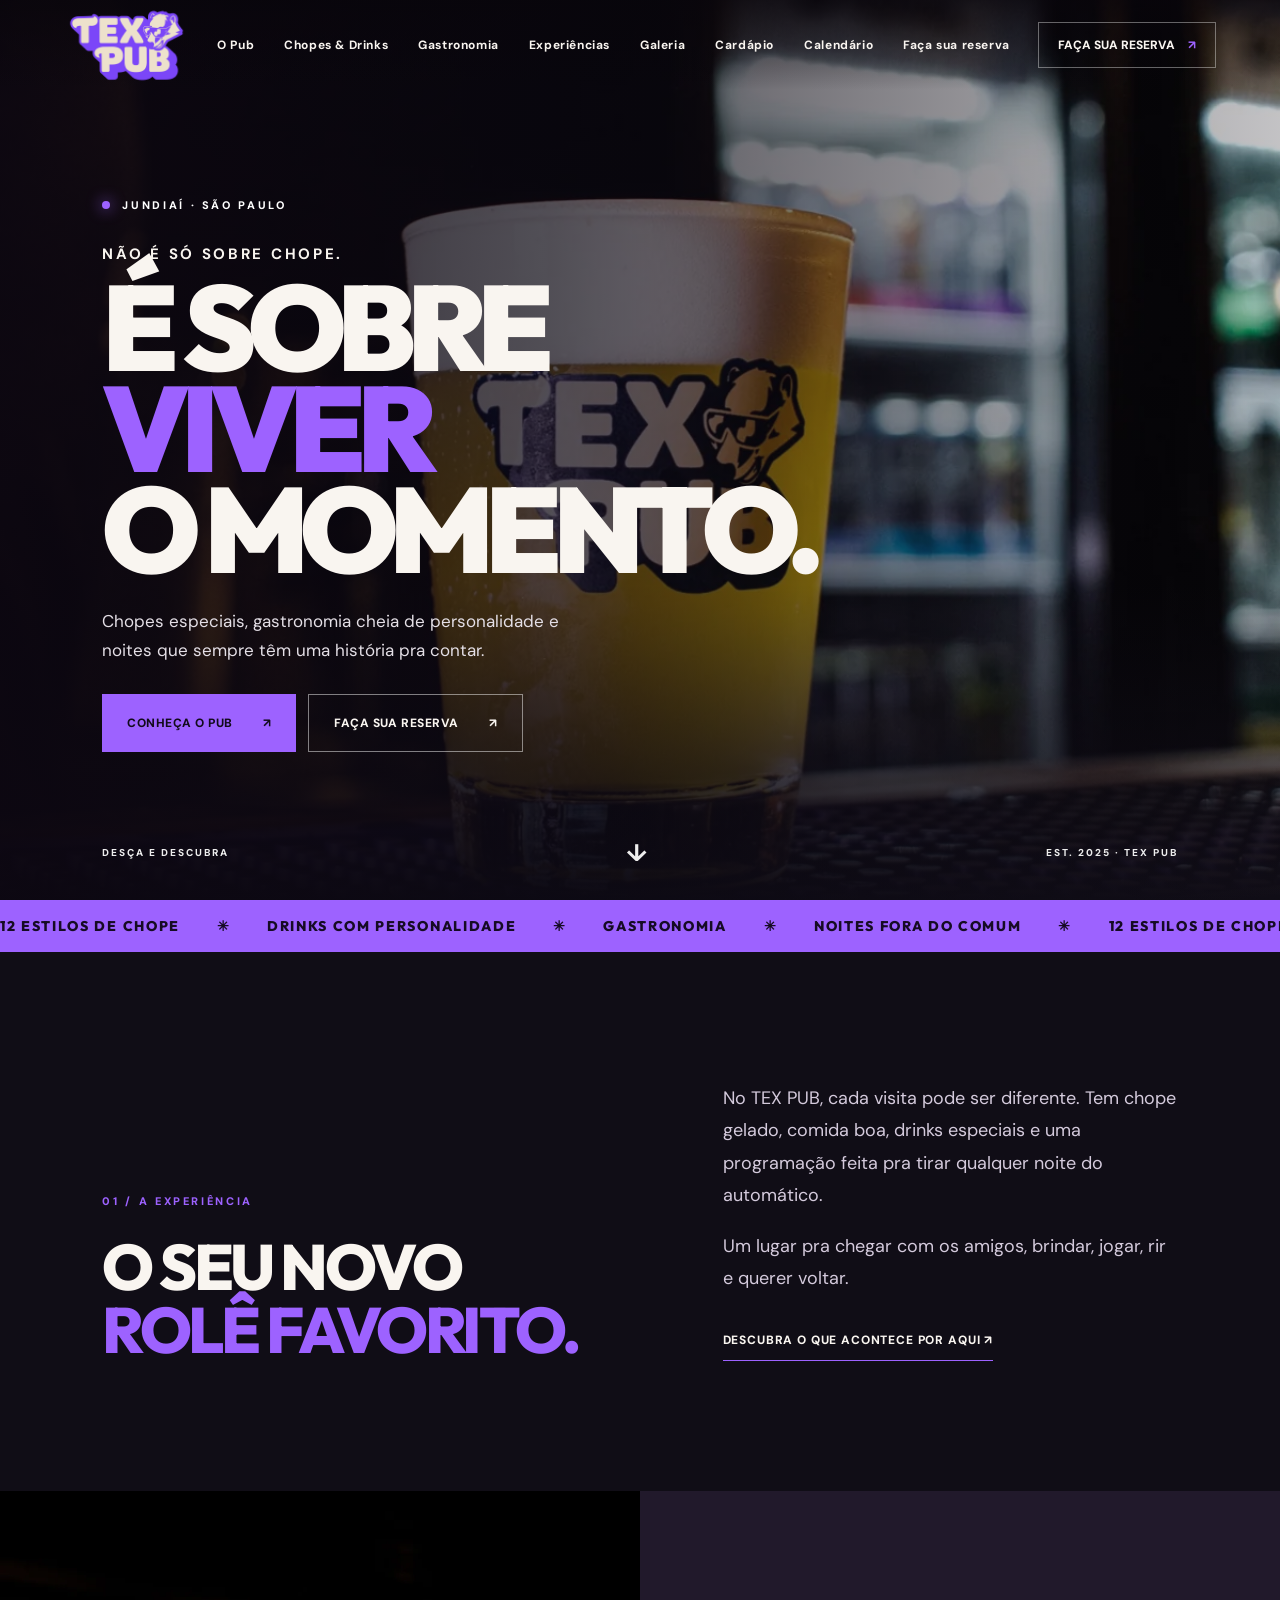
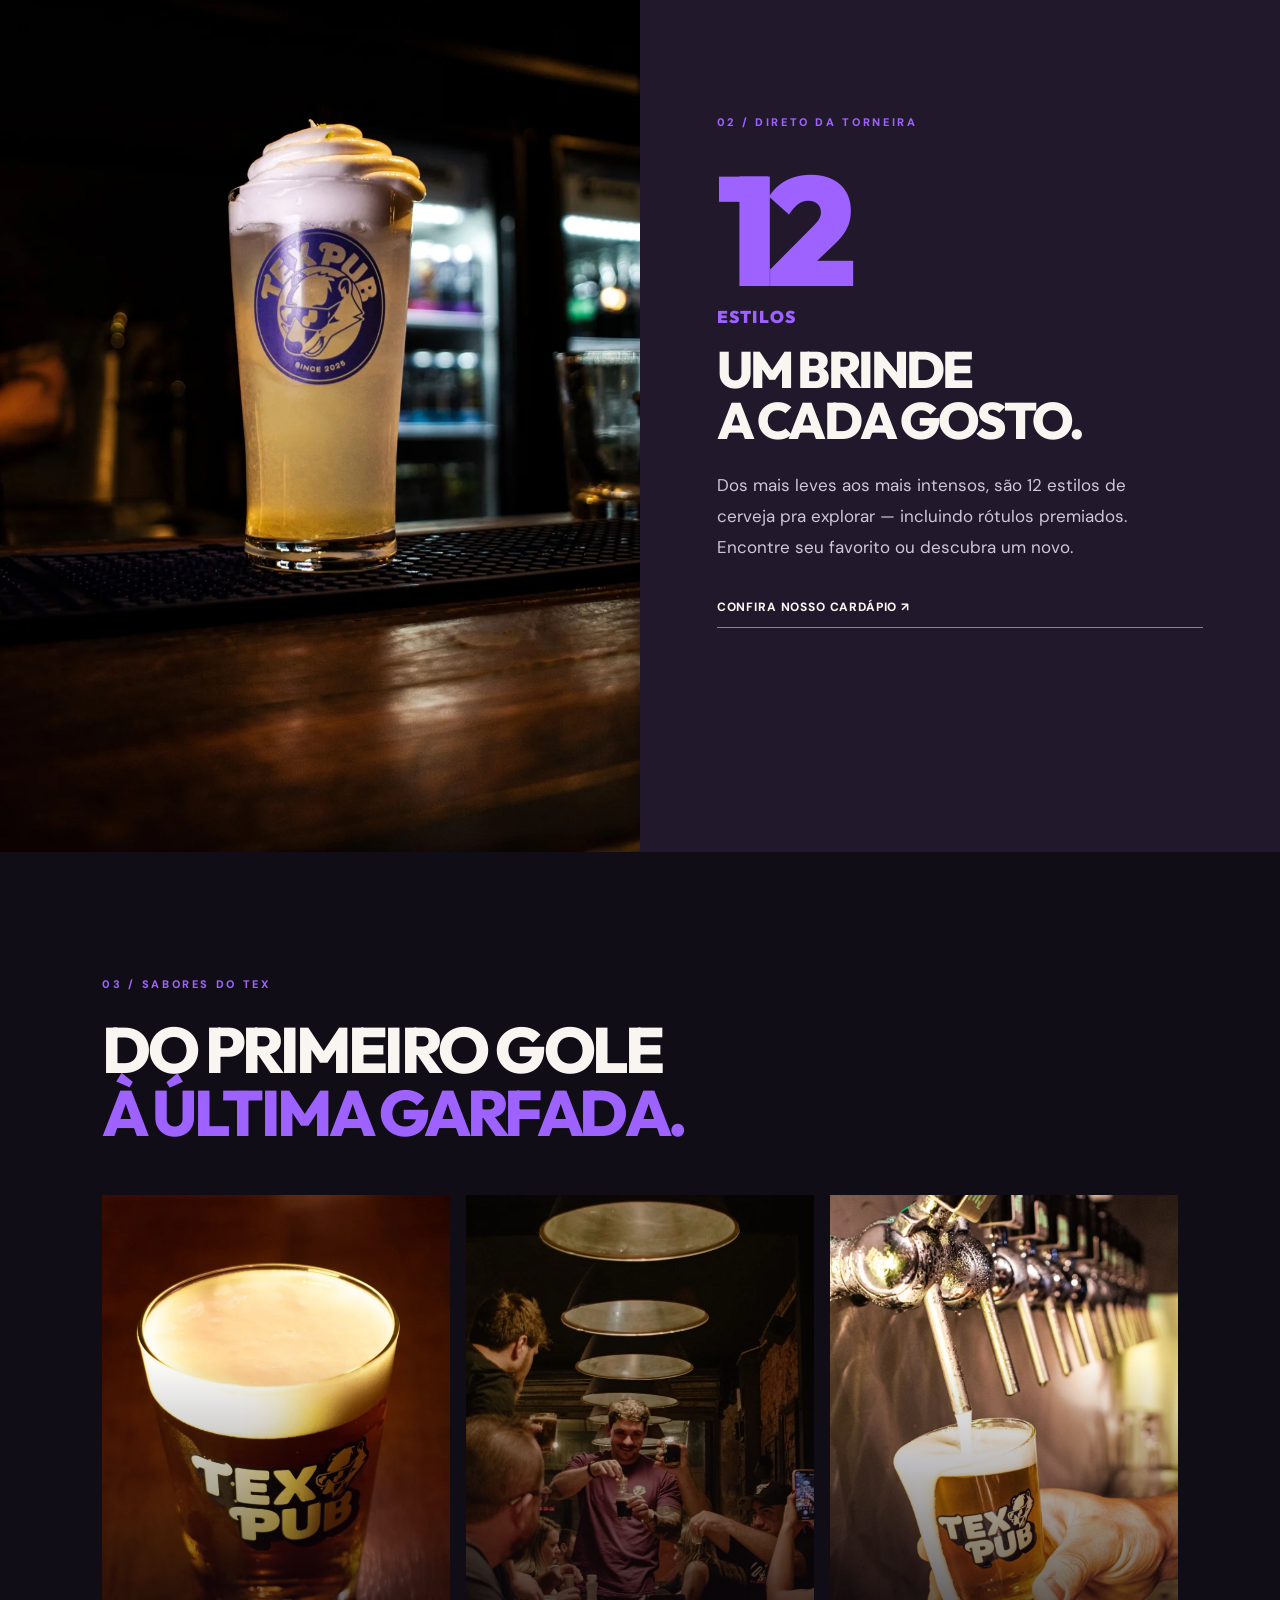
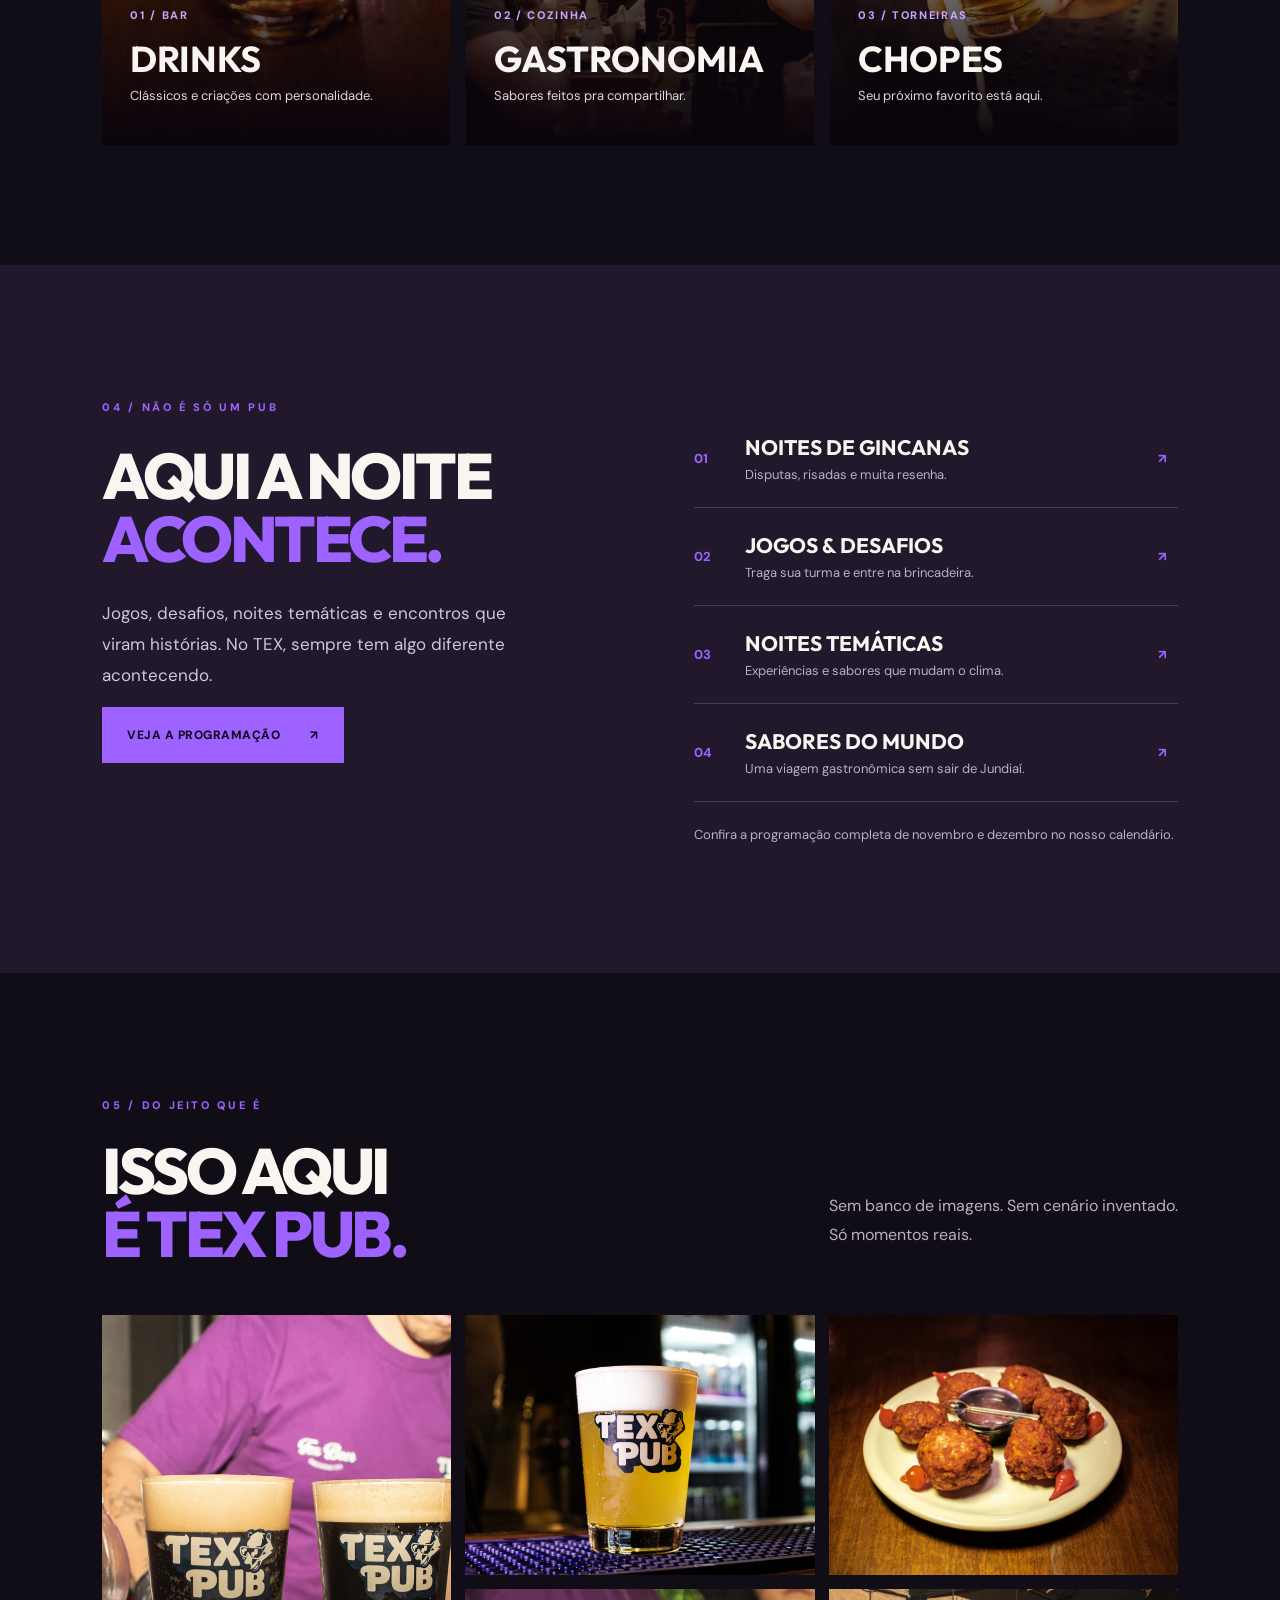
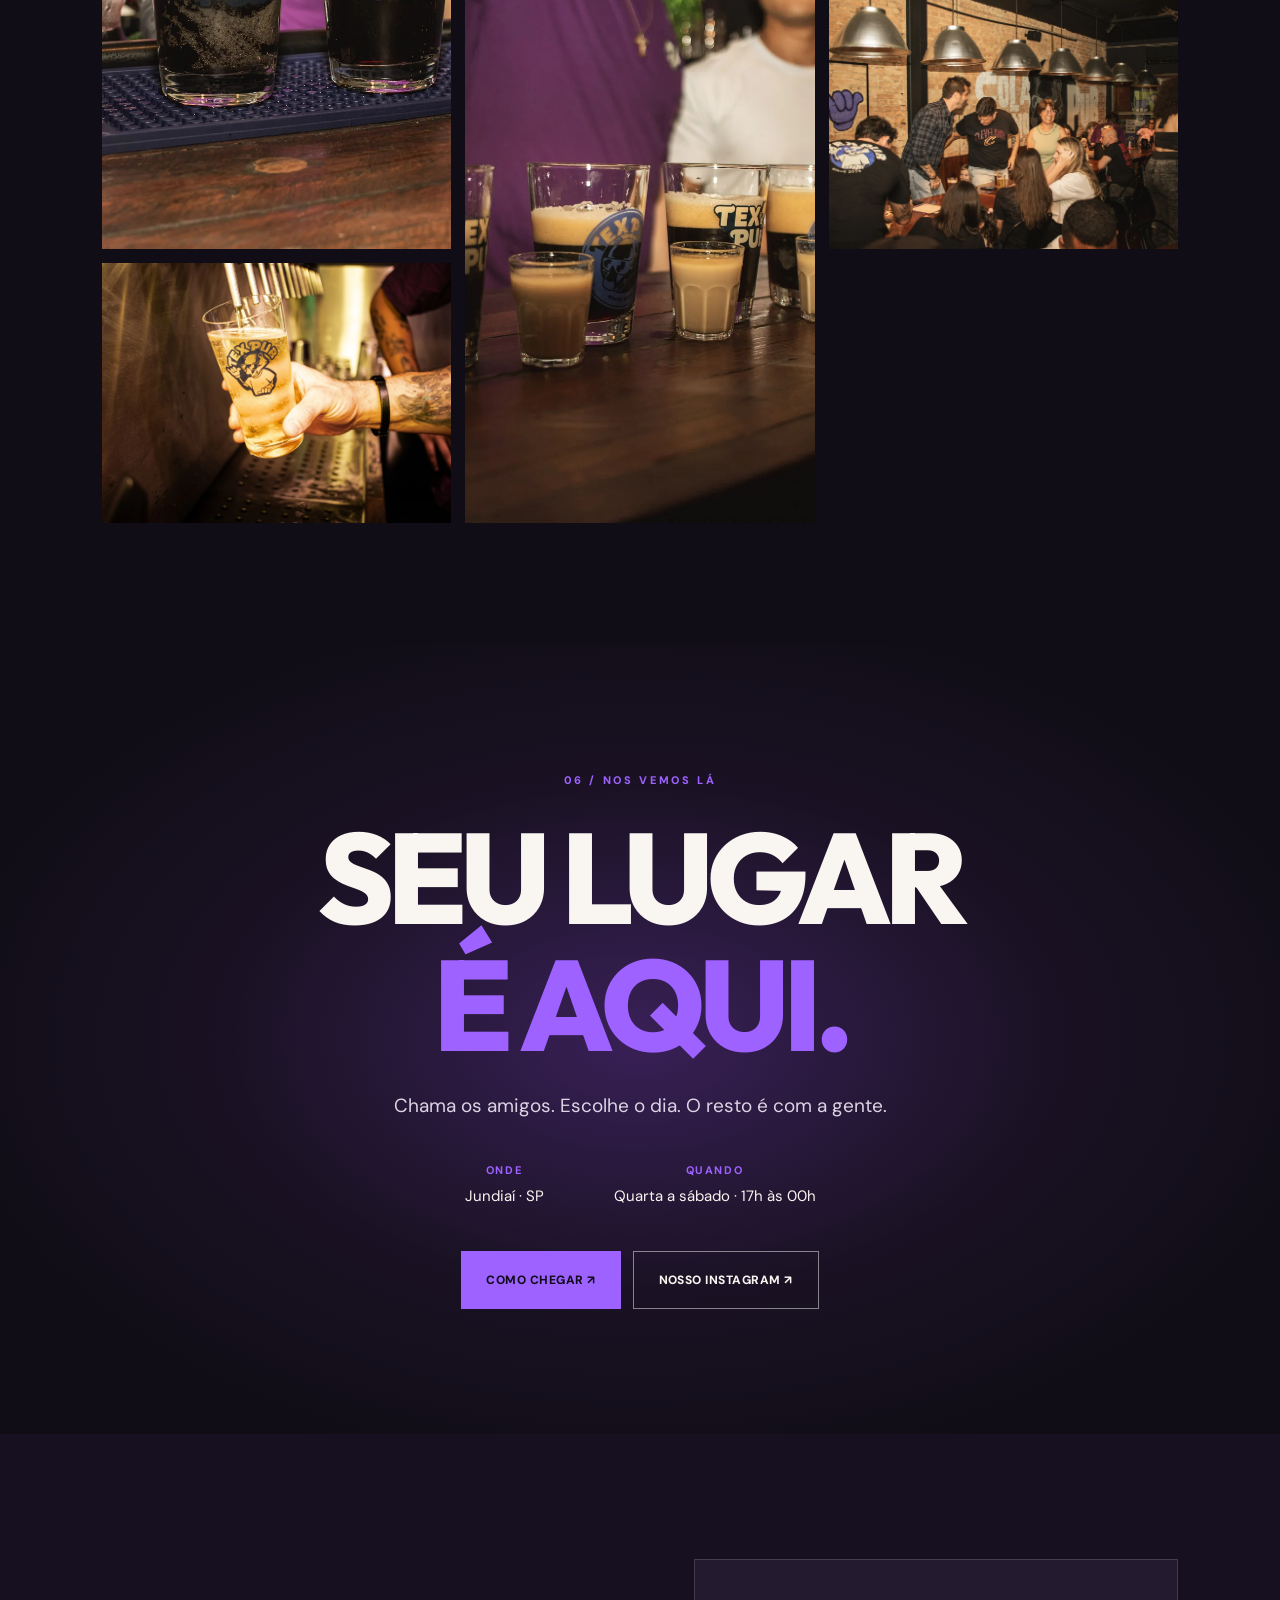
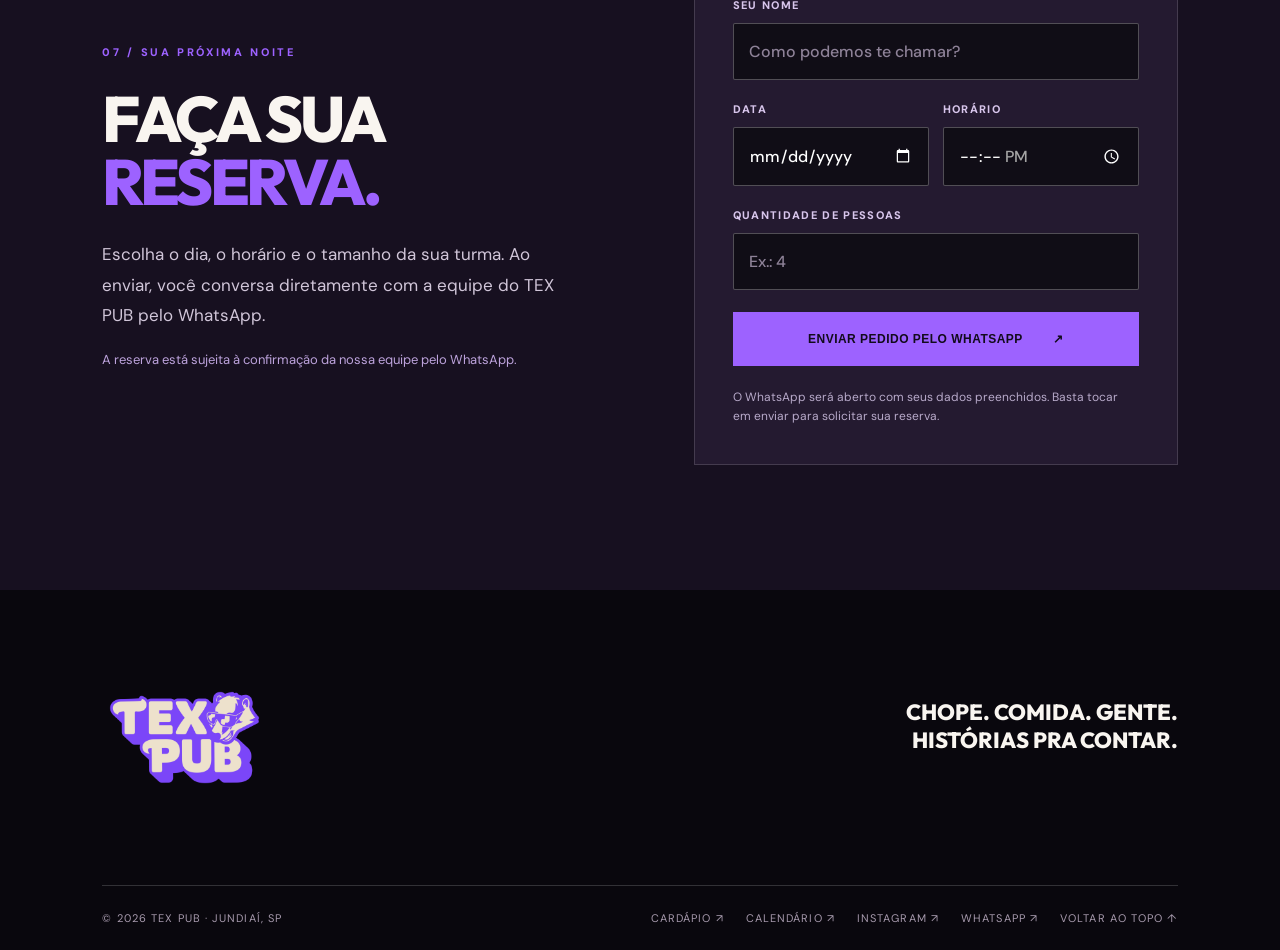
==== commit 6fbf1b31: "Add files via upload" ====
--- a/index.html
+++ b/index.html
@@ -1,12 +1,12 @@
 <!doctype html>
 <html lang="pt-BR"><head><meta charset="utf-8"><meta name="viewport" content="width=device-width, initial-scale=1"><meta name="theme-color" content="#100d16"><meta name="description" content="TEX PUB em Jundiaí: 12 estilos de chope, drinks autorais, gastronomia e experiências que fogem do comum."><title>TEX PUB | Muito além do chope</title><link rel="preconnect" href="https://fonts.googleapis.com"><link rel="preconnect" href="https://fonts.gstatic.com" crossorigin><link href="https://fonts.googleapis.com/css2?family=DM+Sans:wght@400;500;600;700&family=Outfit:wght@400;500;600;700;800;900&display=swap" rel="stylesheet"><link rel="stylesheet" href="styles.css"></head>
-<body><header class="topbar"><a class="brand" href="#inicio" aria-label="TEX PUB, início"><img src="assets/logo-tex-pub.png" alt="Logo oficial TEX PUB"></a><nav id="nav"><a href="#experiencia">O Pub</a><a href="#chopes">Chopes & Drinks</a><a href="#gastronomia">Gastronomia</a><a href="#agenda">Experiências</a><a href="#galeria">Galeria</a><a href="/menu/">Cardápio</a><a href="#reserva">Faça sua reserva</a></nav><a class="nav-cta" href="#reserva">FAÇA SUA RESERVA <span>↗</span></a><button class="menu-toggle" aria-label="Abrir menu" aria-expanded="false">☰</button></header>
+<body><header class="topbar"><a class="brand" href="#inicio" aria-label="TEX PUB, início"><img src="assets/logo-tex-pub.png" alt="Logo oficial TEX PUB"></a><nav id="nav"><a href="#experiencia">O Pub</a><a href="#chopes">Chopes & Drinks</a><a href="#gastronomia">Gastronomia</a><a href="#agenda">Experiências</a><a href="#galeria">Galeria</a><a href="/menu/">Cardápio</a><a href="/calendario/">Calendário</a><a href="#reserva">Faça sua reserva</a></nav><a class="nav-cta" href="#reserva">FAÇA SUA RESERVA <span>↗</span></a><button class="menu-toggle" aria-label="Abrir menu" aria-expanded="false">☰</button></header>
 <main><section class="hero" id="inicio"><div class="hero-bg"></div><div class="hero-shade"></div><div class="hero-content"><div class="eyebrow"><span class="dot"></span> JUNDIAÍ · SÃO PAULO</div><p class="hero-kicker">NÃO É SÓ SOBRE CHOPE.</p><h1>É SOBRE<br><em>VIVER</em><br>O MOMENTO.</h1><p class="hero-copy">Chopes especiais, gastronomia cheia de personalidade e noites que sempre têm uma história pra contar.</p><div class="hero-actions"><a class="btn primary" href="#experiencia">CONHEÇA O PUB <span>↗</span></a><a class="btn ghost" href="#reserva">FAÇA SUA RESERVA <span>↗</span></a></div></div><div class="hero-bottom"><span>DESÇA E DESCUBRA</span><span class="down-arrow">↓</span><span>EST. 2025 · TEX PUB</span></div></section>
 <div class="marquee"><div>12 ESTILOS DE CHOPE <b>✳</b> DRINKS COM PERSONALIDADE <b>✳</b> GASTRONOMIA <b>✳</b> NOITES FORA DO COMUM <b>✳</b> 12 ESTILOS DE CHOPE <b>✳</b> DRINKS COM PERSONALIDADE <b>✳</b></div></div>
 <section class="section intro" id="experiencia"><div><span class="section-tag">01 / A EXPERIÊNCIA</span><h2>O SEU NOVO<br><span>ROLÊ FAVORITO.</span></h2></div><div class="intro-right"><p>No TEX PUB, cada visita pode ser diferente. Tem chope gelado, comida boa, drinks especiais e uma programação feita pra tirar qualquer noite do automático.</p><p>Um lugar pra chegar com os amigos, brindar, jogar, rir e querer voltar.</p><a class="text-link" href="#agenda">DESCUBRA O QUE ACONTECE POR AQUI ↗</a></div></section>
 <section class="feature" id="chopes"><div class="feature-image"><img src="assets/003A2349.webp" alt="Chope TEX PUB servido no balcão" loading="lazy"></div><div class="feature-text"><span class="section-tag">02 / DIRETO DA TORNEIRA</span><div class="big-number">12<span>ESTILOS</span></div><h2>UM BRINDE<br>A CADA GOSTO.</h2><p>Dos mais leves aos mais intensos, são 12 estilos de cerveja pra explorar — incluindo rótulos premiados. Encontre seu favorito ou descubra um novo.</p><a class="text-link" href="/menu/">CONFIRA NOSSO CARDÁPIO ↗</a></div></section>
 <section class="cards-section"><div class="section-head"><div><span class="section-tag">03 / SABORES DO TEX</span><h2>DO PRIMEIRO GOLE<br><span>À ÚLTIMA GARFADA.</span></h2></div></div><div class="cards"><article class="photo-card"><img src="assets/003A2399.webp" alt="Drink especial servido no TEX PUB" loading="lazy"><div class="card-gradient"></div><div class="card-label"><span>01 / BAR</span><h3>DRINKS</h3><p>Clássicos e criações com personalidade.</p></div></article><article class="photo-card" id="gastronomia"><img src="assets/003A2408.webp" alt="Petiscos do TEX PUB" loading="lazy"><div class="card-gradient"></div><div class="card-label"><span>02 / COZINHA</span><h3>GASTRONOMIA</h3><p>Sabores feitos pra compartilhar.</p></div></article><article class="photo-card"><img src="assets/003A2456.webp" alt="Chope sendo servido no TEX PUB" loading="lazy"><div class="card-gradient"></div><div class="card-label"><span>03 / TORNEIRAS</span><h3>CHOPES</h3><p>Seu próximo favorito está aqui.</p></div></article></div></section>
-<section class="agenda" id="agenda"><div class="agenda-left"><span class="section-tag">04 / NÃO É SÓ UM PUB</span><h2>AQUI A NOITE<br><span>ACONTECE.</span></h2><p>Jogos, desafios, noites temáticas e encontros que viram histórias. No TEX, sempre tem algo diferente acontecendo.</p><a class="btn primary" href="#reserva">VENHA VIVER ISSO <span>↗</span></a></div><div class="agenda-right"><div class="agenda-item"><span>01</span><div><h3>NOITES DE GINCANAS</h3><p>Disputas, risadas e muita resenha.</p></div><span>↗</span></div><div class="agenda-item"><span>02</span><div><h3>JOGOS & DESAFIOS</h3><p>Traga sua turma e entre na brincadeira.</p></div><span>↗</span></div><div class="agenda-item"><span>03</span><div><h3>NOITES TEMÁTICAS</h3><p>Experiências e sabores que mudam o clima.</p></div><span>↗</span></div><div class="agenda-item"><span>04</span><div><h3>SABORES DO MUNDO</h3><p>Uma viagem gastronômica sem sair de Jundiaí.</p></div><span>↗</span></div><p class="agenda-note">Acompanhe nossos canais para conferir as datas e atrações da semana.</p></div></section>
+<section class="agenda" id="agenda"><div class="agenda-left"><span class="section-tag">04 / NÃO É SÓ UM PUB</span><h2>AQUI A NOITE<br><span>ACONTECE.</span></h2><p>Jogos, desafios, noites temáticas e encontros que viram histórias. No TEX, sempre tem algo diferente acontecendo.</p><a class="btn primary" href="/calendario/">VEJA A PROGRAMAÇÃO <span>↗</span></a></div><div class="agenda-right"><div class="agenda-item"><span>01</span><div><h3>NOITES DE GINCANAS</h3><p>Disputas, risadas e muita resenha.</p></div><span>↗</span></div><div class="agenda-item"><span>02</span><div><h3>JOGOS & DESAFIOS</h3><p>Traga sua turma e entre na brincadeira.</p></div><span>↗</span></div><div class="agenda-item"><span>03</span><div><h3>NOITES TEMÁTICAS</h3><p>Experiências e sabores que mudam o clima.</p></div><span>↗</span></div><div class="agenda-item"><span>04</span><div><h3>SABORES DO MUNDO</h3><p>Uma viagem gastronômica sem sair de Jundiaí.</p></div><span>↗</span></div><p class="agenda-note">Confira a programação completa de novembro e dezembro no nosso calendário.</p></div></section>
 <section class="gallery-section" id="galeria"><div class="section-head"><div><span class="section-tag">05 / DO JEITO QUE É</span><h2>ISSO AQUI<br><span>É TEX PUB.</span></h2></div><p>Sem banco de imagens. Sem cenário inventado.<br>Só momentos reais.</p></div><div class="gallery"><img src="assets/191-003A2498.webp" alt="Ambiente e clientes do TEX PUB" loading="lazy"><img src="assets/003A2345.webp" alt="Chope tirado na hora" loading="lazy"><img src="assets/003A2401.webp" alt="Chope especial TEX PUB" loading="lazy"><img src="assets/142-003A2570.webp" alt="Momentos no bar do TEX PUB" loading="lazy"><img src="assets/126-003A2587.webp" alt="Chopes no balcão do TEX PUB" loading="lazy"><img src="assets/003A2422.webp" alt="Clientes brindando no TEX PUB" loading="lazy"></div></section>
 <section class="visit" id="visite"><span class="section-tag">06 / NOS VEMOS LÁ</span><h2>SEU LUGAR<br><em>É AQUI.</em></h2><p>Chama os amigos. Escolhe o dia. O resto é com a gente.</p><div class="visit-info"><div><strong>ONDE</strong><span>Jundiaí · SP</span></div><div><strong>QUANDO</strong><span>Quarta a sábado · 17h às 00h</span></div></div><div class="visit-actions"><a class="btn primary" href="https://www.google.com/maps/search/?api=1&query=TEX+PUB+Jundia%C3%AD" target="_blank" rel="noopener">COMO CHEGAR ↗</a><a class="btn ghost" href="https://www.instagram.com/texpub.jundiai/" target="_blank" rel="noopener">NOSSO INSTAGRAM ↗</a></div></section><section class="reservation" id="reserva"><div class="reservation-intro"><span class="section-tag">07 / SUA PRÓXIMA NOITE</span><h2>FAÇA SUA<br><span>RESERVA.</span></h2><p>Escolha o dia, o horário e o tamanho da sua turma. Ao enviar, você conversa diretamente com a equipe do TEX PUB pelo WhatsApp.</p><p class="reservation-hint">A reserva está sujeita à confirmação da nossa equipe pelo WhatsApp.</p></div><form id="reservation-form" class="reservation-form"><label for="reserve-name">SEU NOME<input id="reserve-name" name="name" type="text" autocomplete="name" placeholder="Como podemos te chamar?" maxlength="100" required></label><div class="form-grid"><label for="reserve-date">DATA<input id="reserve-date" name="date" type="date" required></label><label for="reserve-time">HORÁRIO<input id="reserve-time" name="time" type="time" min="17:00" max="23:59" required></label></div><label for="reserve-guests">QUANTIDADE DE PESSOAS<input id="reserve-guests" name="guests" type="number" min="1" max="100" step="1" placeholder="Ex.: 4" required></label><p class="form-feedback" id="form-feedback" role="status" aria-live="polite"></p><button class="btn primary reservation-submit" type="submit">ENVIAR PEDIDO PELO WHATSAPP <span>↗</span></button><small>O WhatsApp será aberto com seus dados preenchidos. Basta tocar em enviar para solicitar sua reserva.</small></form></section></main>
-<footer><div class="footer-top"><img src="assets/logo-tex-pub.png" alt="TEX PUB"><p>CHOPE. COMIDA. GENTE.<br>HISTÓRIAS PRA CONTAR.</p></div><div class="footer-bottom"><span>© <span id="year"></span> TEX PUB · JUNDIAÍ, SP</span><div class="footer-links"><a href="/menu/">CARDÁPIO ↗</a><a href="https://www.instagram.com/texpub.jundiai/" target="_blank" rel="noopener noreferrer">INSTAGRAM ↗</a><a href="https://wa.me/5511917481700" target="_blank" rel="noopener noreferrer">WHATSAPP ↗</a><a href="#inicio">VOLTAR AO TOPO ↑</a></div></div></footer><script src="script.js"></script></body></html>
+<footer><div class="footer-top"><img src="assets/logo-tex-pub.png" alt="TEX PUB"><p>CHOPE. COMIDA. GENTE.<br>HISTÓRIAS PRA CONTAR.</p></div><div class="footer-bottom"><span>© <span id="year"></span> TEX PUB · JUNDIAÍ, SP</span><div class="footer-links"><a href="/menu/">CARDÁPIO ↗</a><a href="/calendario/">CALENDÁRIO ↗</a><a href="https://www.instagram.com/texpub.jundiai/" target="_blank" rel="noopener noreferrer">INSTAGRAM ↗</a><a href="https://wa.me/5511917481700" target="_blank" rel="noopener noreferrer">WHATSAPP ↗</a><a href="#inicio">VOLTAR AO TOPO ↑</a></div></div></footer><script src="script.js"></script></body></html>
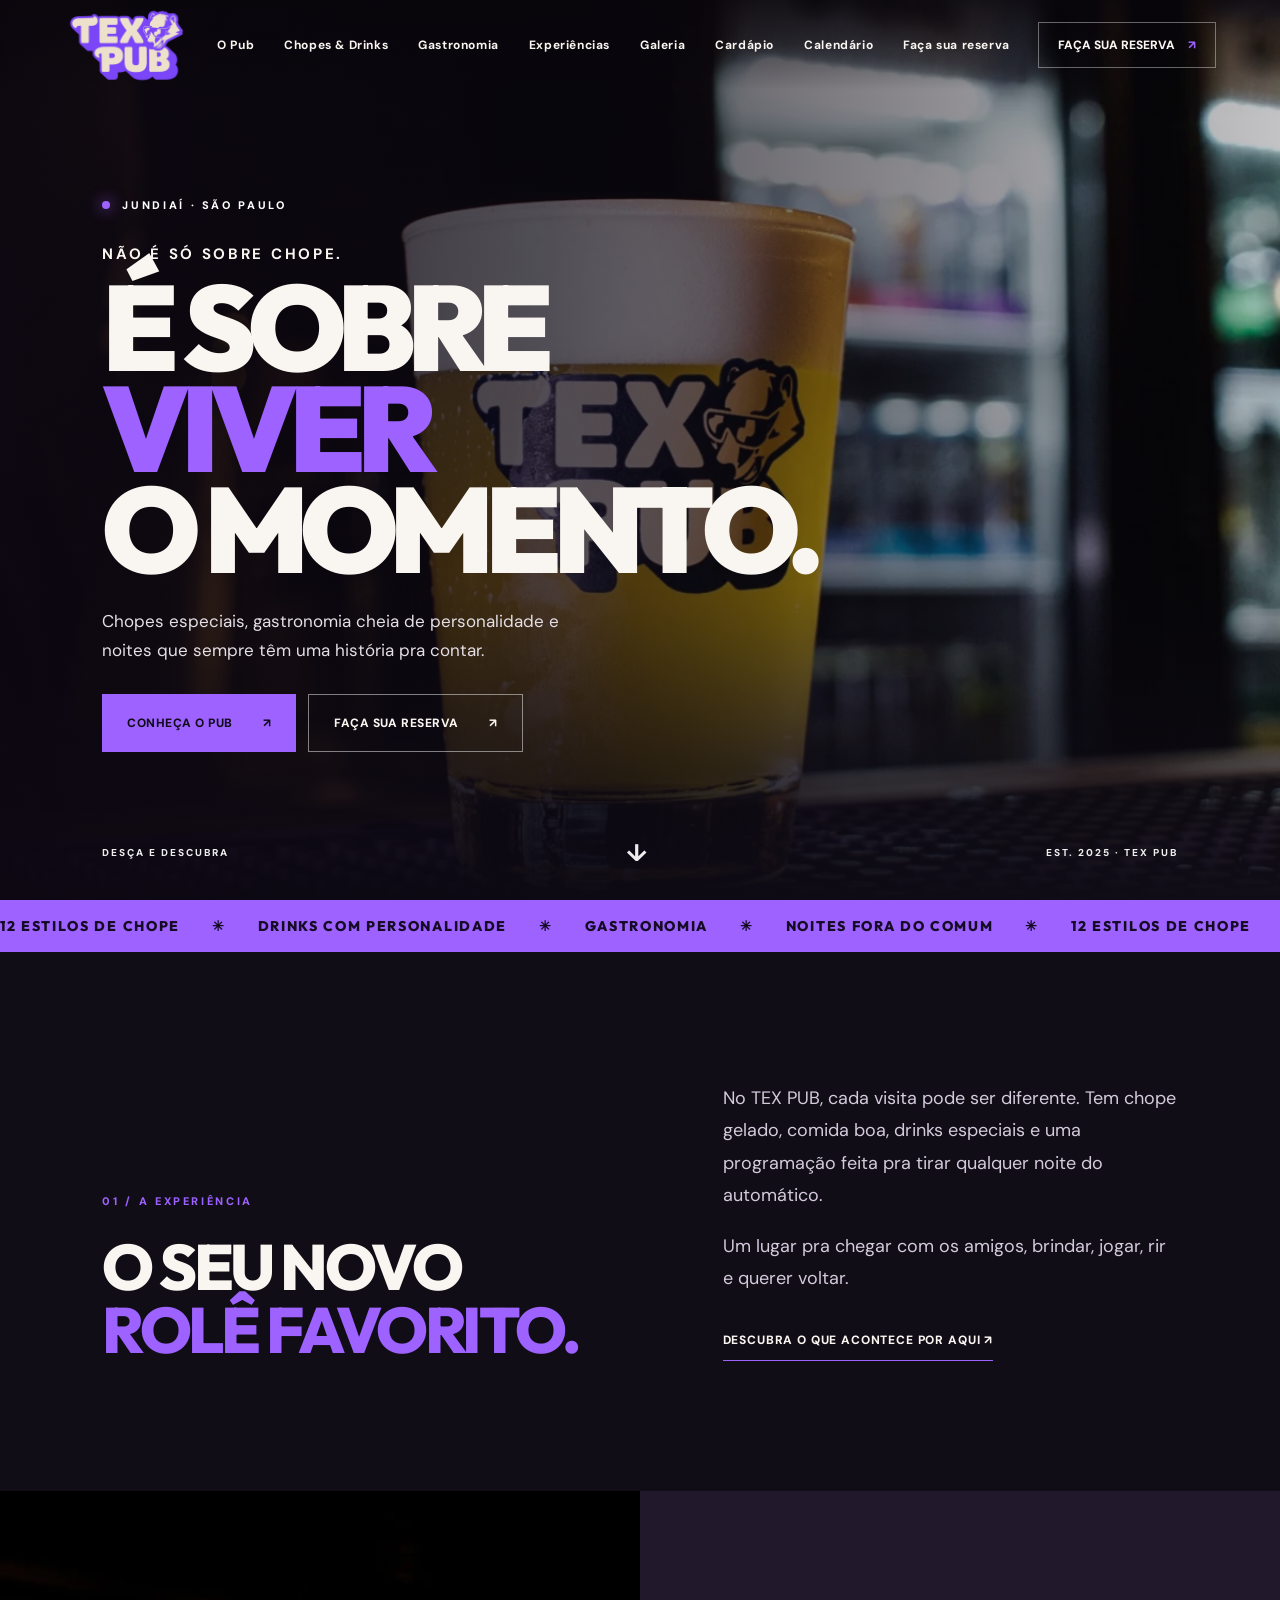
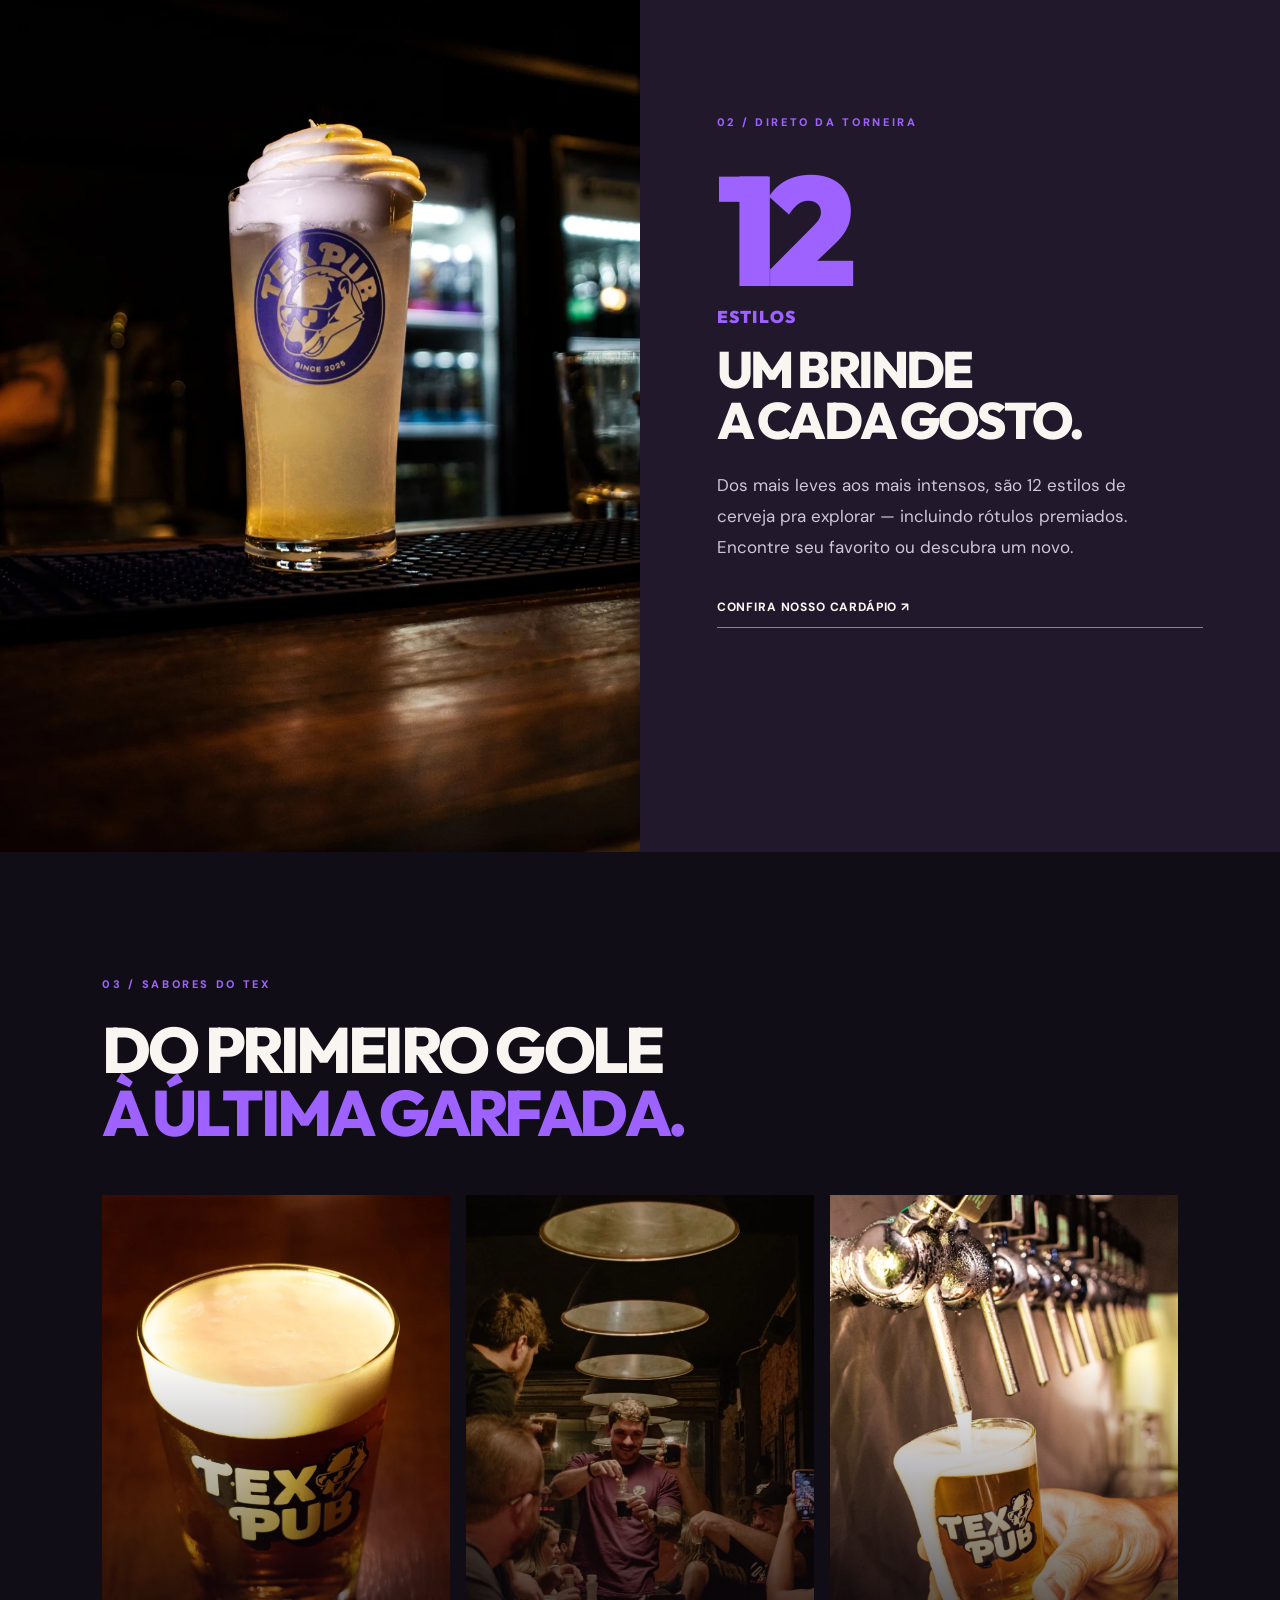
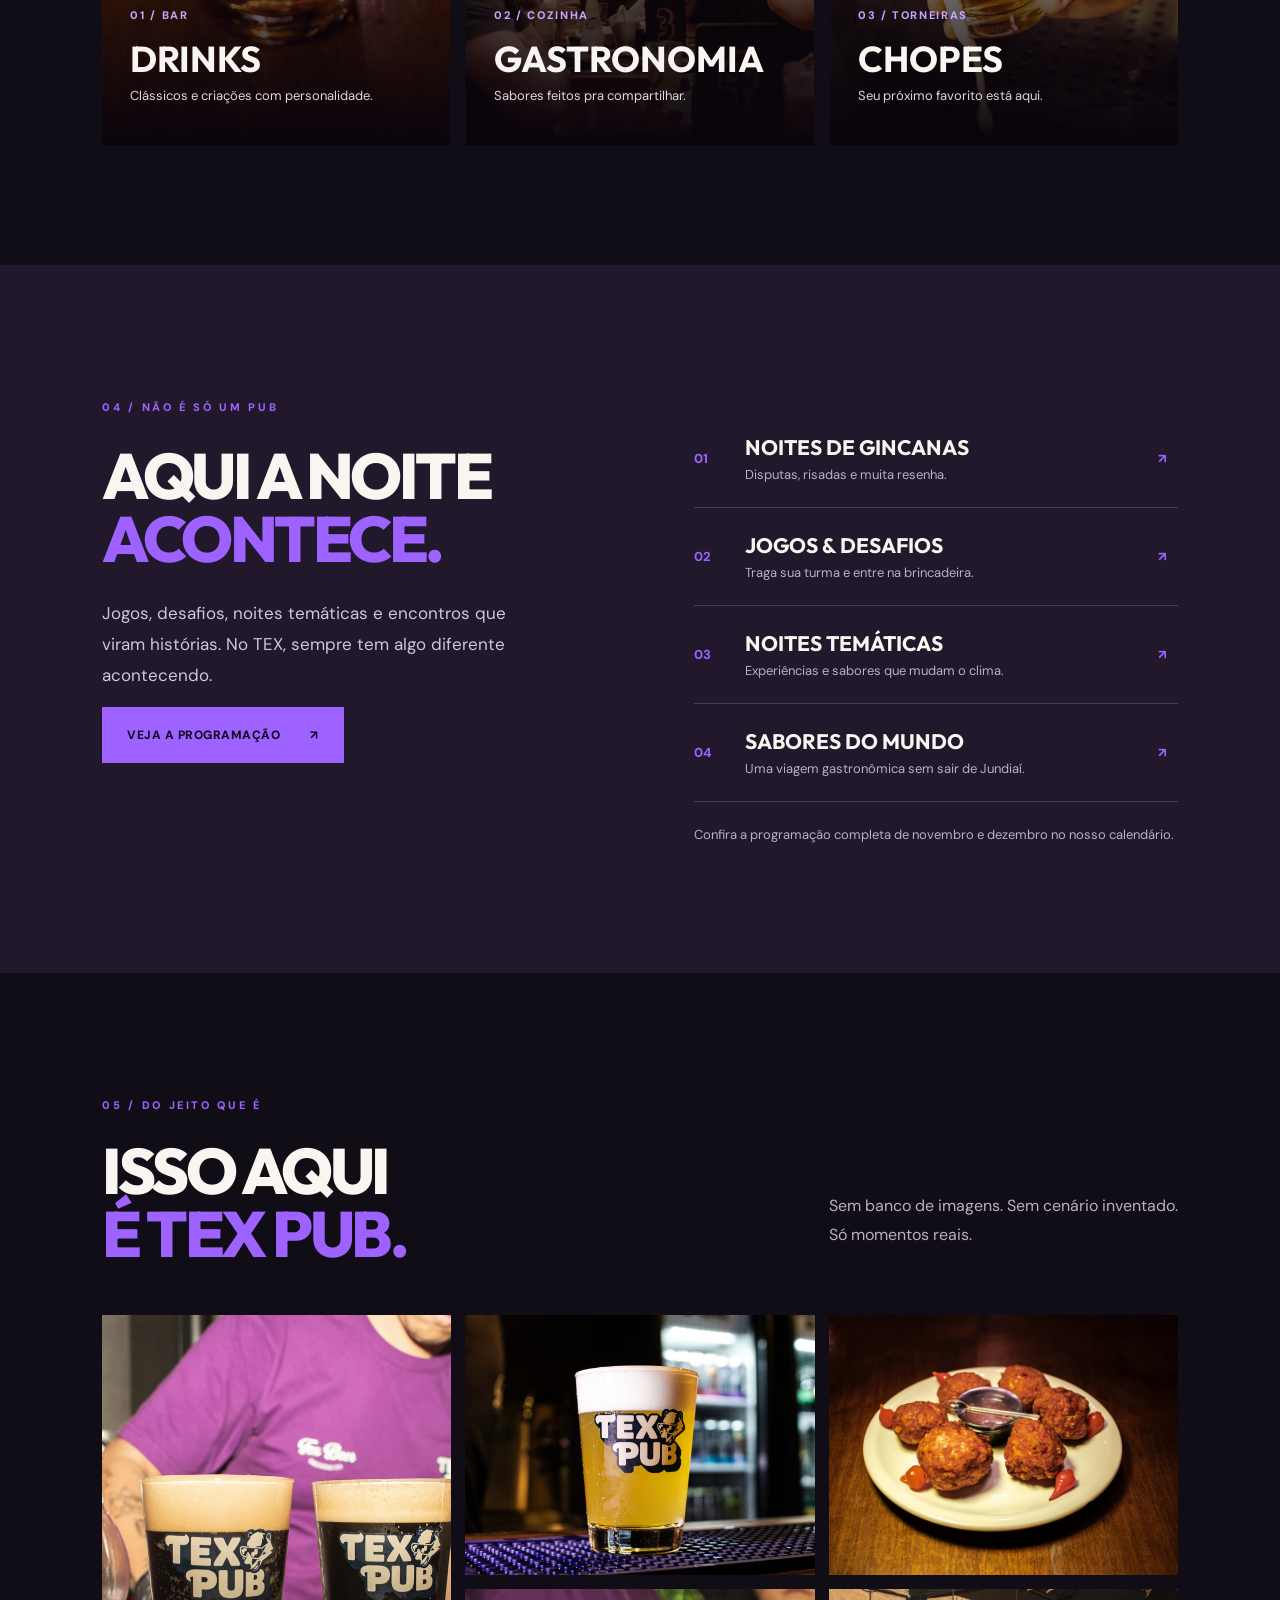
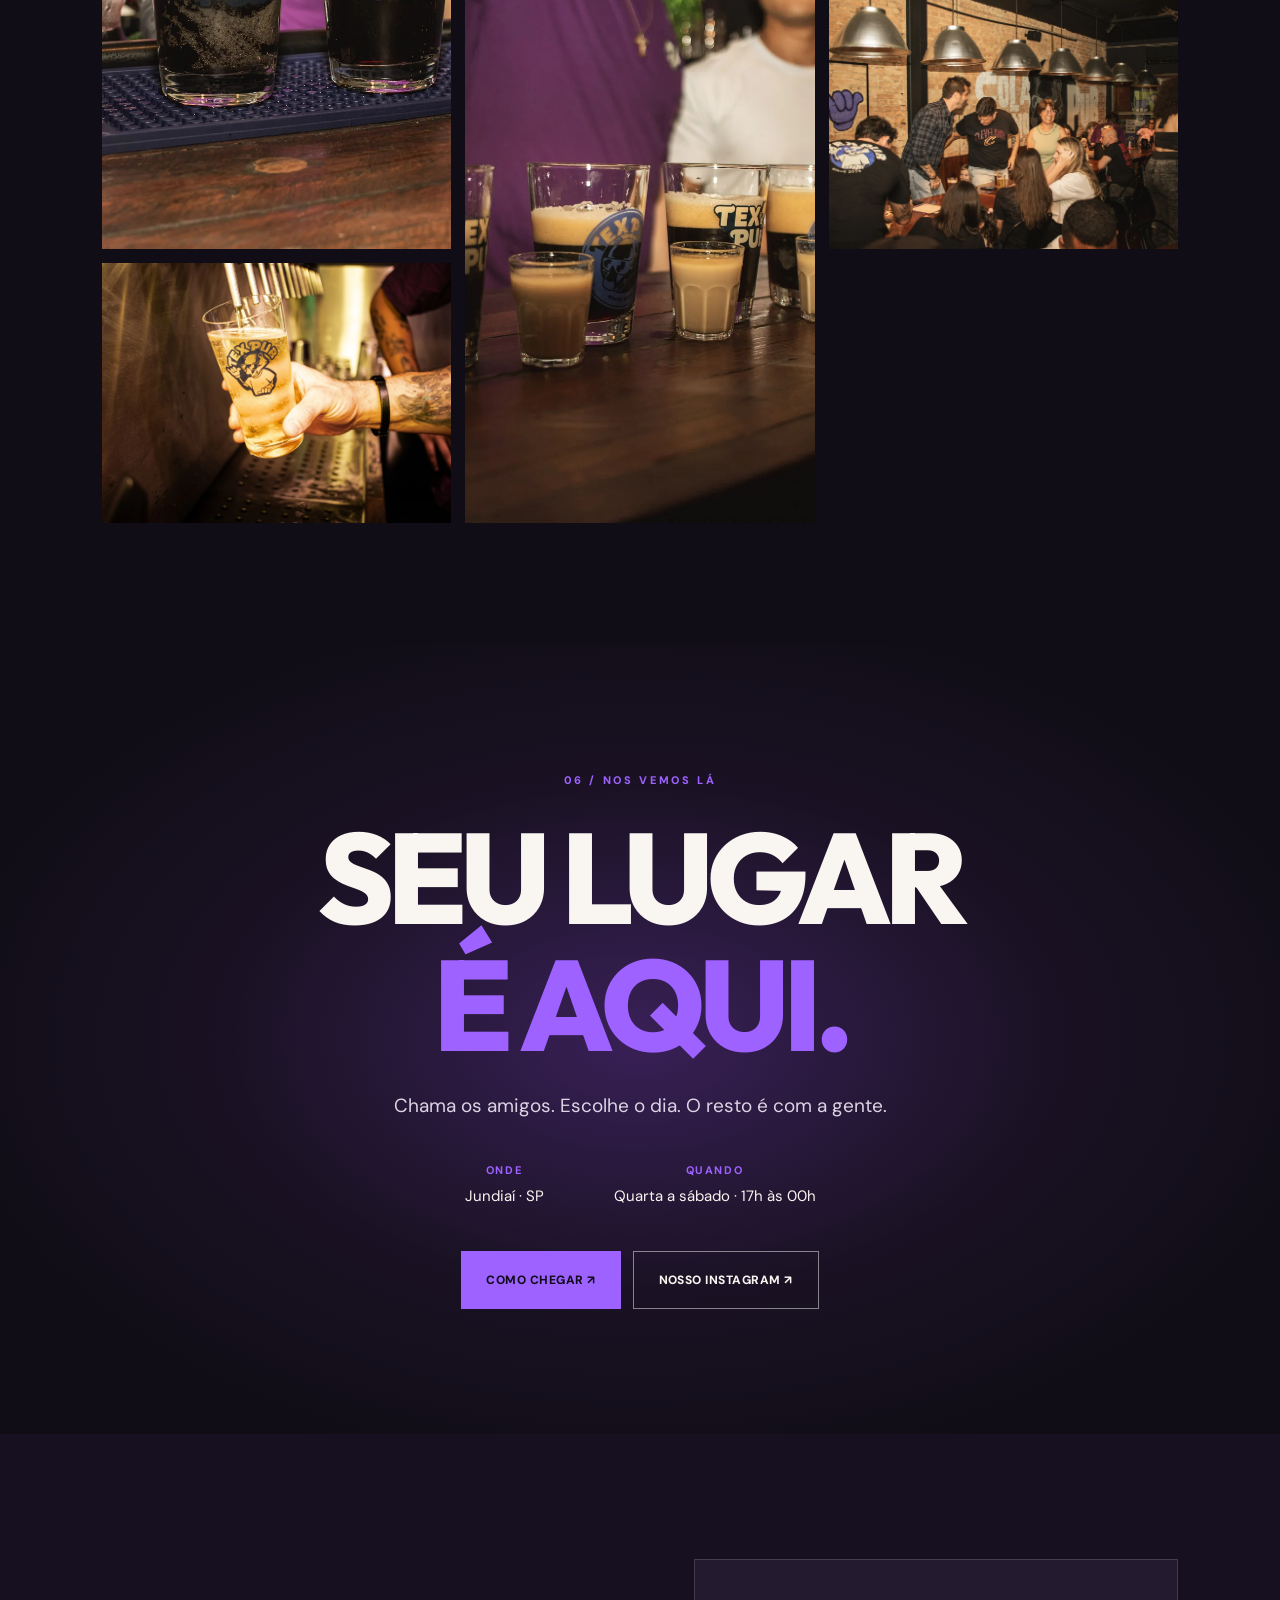
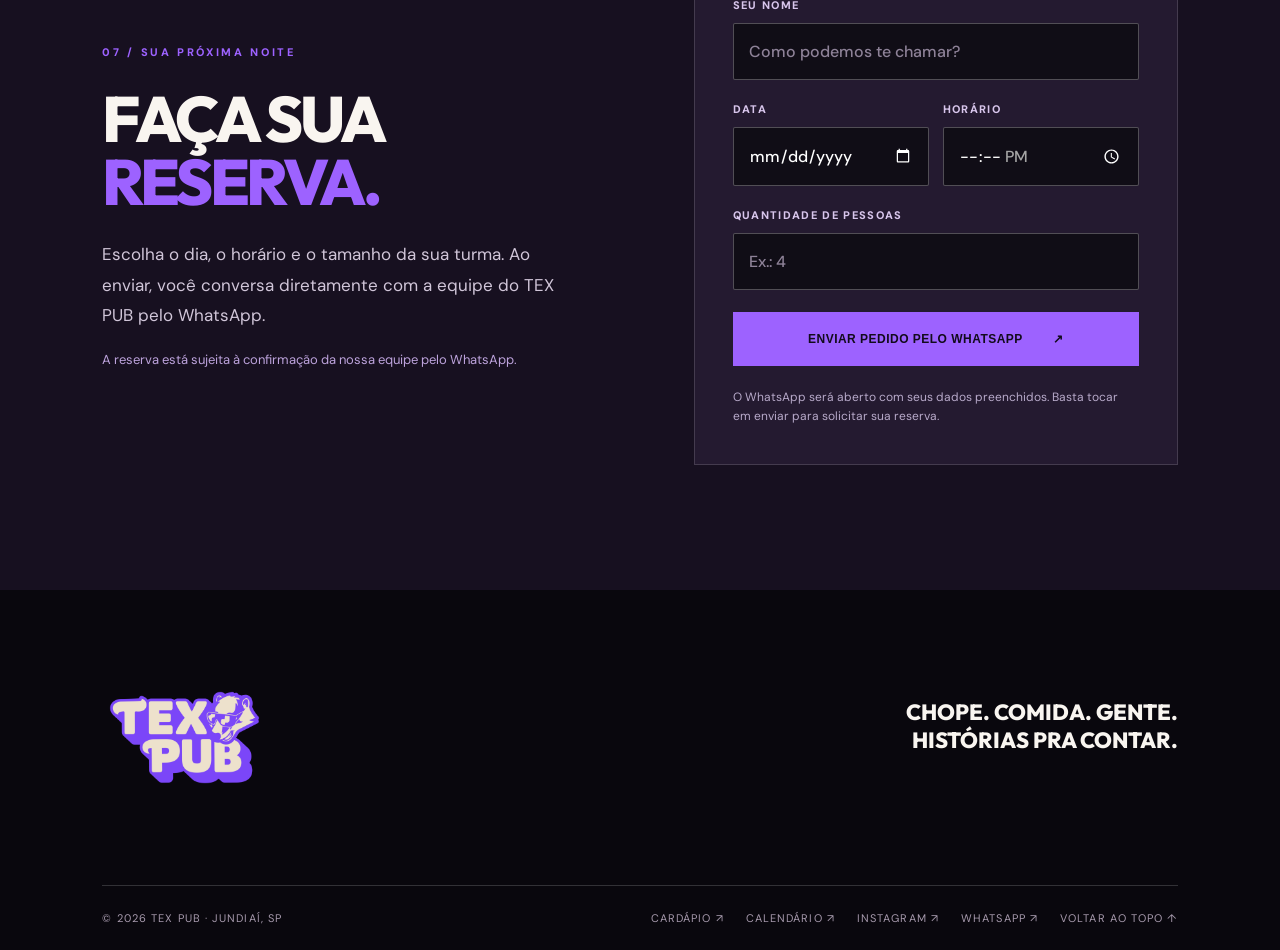
==== commit 6f40b7df: "Add files via upload" ====
--- a/index.html
+++ b/index.html
@@ -2,7 +2,7 @@
 <html lang="pt-BR"><head><meta charset="utf-8"><meta name="viewport" content="width=device-width, initial-scale=1"><meta name="theme-color" content="#100d16"><meta name="description" content="TEX PUB em Jundiaí: 12 estilos de chope, drinks autorais, gastronomia e experiências que fogem do comum."><title>TEX PUB | Muito além do chope</title><link rel="preconnect" href="https://fonts.googleapis.com"><link rel="preconnect" href="https://fonts.gstatic.com" crossorigin><link href="https://fonts.googleapis.com/css2?family=DM+Sans:wght@400;500;600;700&family=Outfit:wght@400;500;600;700;800;900&display=swap" rel="stylesheet"><link rel="stylesheet" href="styles.css"></head>
 <body><header class="topbar"><a class="brand" href="#inicio" aria-label="TEX PUB, início"><img src="assets/logo-tex-pub.png" alt="Logo oficial TEX PUB"></a><nav id="nav"><a href="#experiencia">O Pub</a><a href="#chopes">Chopes & Drinks</a><a href="#gastronomia">Gastronomia</a><a href="#agenda">Experiências</a><a href="#galeria">Galeria</a><a href="/menu/">Cardápio</a><a href="/calendario/">Calendário</a><a href="#reserva">Faça sua reserva</a></nav><a class="nav-cta" href="#reserva">FAÇA SUA RESERVA <span>↗</span></a><button class="menu-toggle" aria-label="Abrir menu" aria-expanded="false">☰</button></header>
 <main><section class="hero" id="inicio"><div class="hero-bg"></div><div class="hero-shade"></div><div class="hero-content"><div class="eyebrow"><span class="dot"></span> JUNDIAÍ · SÃO PAULO</div><p class="hero-kicker">NÃO É SÓ SOBRE CHOPE.</p><h1>É SOBRE<br><em>VIVER</em><br>O MOMENTO.</h1><p class="hero-copy">Chopes especiais, gastronomia cheia de personalidade e noites que sempre têm uma história pra contar.</p><div class="hero-actions"><a class="btn primary" href="#experiencia">CONHEÇA O PUB <span>↗</span></a><a class="btn ghost" href="#reserva">FAÇA SUA RESERVA <span>↗</span></a></div></div><div class="hero-bottom"><span>DESÇA E DESCUBRA</span><span class="down-arrow">↓</span><span>EST. 2025 · TEX PUB</span></div></section>
-<div class="marquee"><div>12 ESTILOS DE CHOPE <b>✳</b> DRINKS COM PERSONALIDADE <b>✳</b> GASTRONOMIA <b>✳</b> NOITES FORA DO COMUM <b>✳</b> 12 ESTILOS DE CHOPE <b>✳</b> DRINKS COM PERSONALIDADE <b>✳</b></div></div>
+<div class="marquee" aria-label="12 estilos de chope, drinks com personalidade, gastronomia e noites fora do comum"><div class="marquee-track"><div class="marquee-group" aria-hidden="true">12 ESTILOS DE CHOPE <b>✳</b> DRINKS COM PERSONALIDADE <b>✳</b> GASTRONOMIA <b>✳</b> NOITES FORA DO COMUM <b>✳</b> 12 ESTILOS DE CHOPE <b>✳</b> DRINKS COM PERSONALIDADE <b>✳</b> GASTRONOMIA <b>✳</b> NOITES FORA DO COMUM <b>✳</b> </div><div class="marquee-group" aria-hidden="true">12 ESTILOS DE CHOPE <b>✳</b> DRINKS COM PERSONALIDADE <b>✳</b> GASTRONOMIA <b>✳</b> NOITES FORA DO COMUM <b>✳</b> 12 ESTILOS DE CHOPE <b>✳</b> DRINKS COM PERSONALIDADE <b>✳</b> GASTRONOMIA <b>✳</b> NOITES FORA DO COMUM <b>✳</b> </div></div></div>
 <section class="section intro" id="experiencia"><div><span class="section-tag">01 / A EXPERIÊNCIA</span><h2>O SEU NOVO<br><span>ROLÊ FAVORITO.</span></h2></div><div class="intro-right"><p>No TEX PUB, cada visita pode ser diferente. Tem chope gelado, comida boa, drinks especiais e uma programação feita pra tirar qualquer noite do automático.</p><p>Um lugar pra chegar com os amigos, brindar, jogar, rir e querer voltar.</p><a class="text-link" href="#agenda">DESCUBRA O QUE ACONTECE POR AQUI ↗</a></div></section>
 <section class="feature" id="chopes"><div class="feature-image"><img src="assets/003A2349.webp" alt="Chope TEX PUB servido no balcão" loading="lazy"></div><div class="feature-text"><span class="section-tag">02 / DIRETO DA TORNEIRA</span><div class="big-number">12<span>ESTILOS</span></div><h2>UM BRINDE<br>A CADA GOSTO.</h2><p>Dos mais leves aos mais intensos, são 12 estilos de cerveja pra explorar — incluindo rótulos premiados. Encontre seu favorito ou descubra um novo.</p><a class="text-link" href="/menu/">CONFIRA NOSSO CARDÁPIO ↗</a></div></section>
 <section class="cards-section"><div class="section-head"><div><span class="section-tag">03 / SABORES DO TEX</span><h2>DO PRIMEIRO GOLE<br><span>À ÚLTIMA GARFADA.</span></h2></div></div><div class="cards"><article class="photo-card"><img src="assets/003A2399.webp" alt="Drink especial servido no TEX PUB" loading="lazy"><div class="card-gradient"></div><div class="card-label"><span>01 / BAR</span><h3>DRINKS</h3><p>Clássicos e criações com personalidade.</p></div></article><article class="photo-card" id="gastronomia"><img src="assets/003A2408.webp" alt="Petiscos do TEX PUB" loading="lazy"><div class="card-gradient"></div><div class="card-label"><span>02 / COZINHA</span><h3>GASTRONOMIA</h3><p>Sabores feitos pra compartilhar.</p></div></article><article class="photo-card"><img src="assets/003A2456.webp" alt="Chope sendo servido no TEX PUB" loading="lazy"><div class="card-gradient"></div><div class="card-label"><span>03 / TORNEIRAS</span><h3>CHOPES</h3><p>Seu próximo favorito está aqui.</p></div></article></div></section>
--- a/styles.css
+++ b/styles.css
@@ -1,3 +1,3 @@
-:root{--bg:#100d16;--panel:#1a1424;--purple:#9d62ff;--text:#f9f5f0;--muted:#b8b0c2}*{box-sizing:border-box}html{scroll-behavior:smooth}body{margin:0;background:var(--bg);color:var(--text);font-family:'DM Sans',sans-serif}a{color:inherit;text-decoration:none}img{display:block;max-width:100%}h1,h2,h3,p{margin-top:0}h1,h2,h3{font-family:Outfit,sans-serif}h2{font-size:clamp(2.5rem,5vw,5.8rem);line-height:.99;letter-spacing:-.055em;font-weight:800}h2 span{color:var(--purple)}.topbar{height:90px;display:flex;align-items:center;justify-content:space-between;padding:0 5%;position:absolute;z-index:10;top:0;left:0;right:0;background:linear-gradient(#08050bbf,transparent)}.brand img{width:125px}.topbar nav{display:flex;gap:30px;align-items:center}.topbar nav a{font-size:12px;font-weight:700;letter-spacing:.05em;transition:color .2s}.topbar nav a:hover,.text-link:hover{color:var(--purple)}.nav-cta{font-size:12px;font-weight:800;border:1px solid #ffffff60;padding:14px 19px}.nav-cta span{color:var(--purple);padding-left:10px}.menu-toggle{display:none}.hero{min-height:790px;height:100svh;max-height:1100px;position:relative;display:flex;align-items:center}.hero-bg{position:absolute;inset:0;background:url('assets/003A2345.webp') center 45%/cover no-repeat}.hero-shade{position:absolute;inset:0;background:linear-gradient(90deg,#0c0711ed 0%,#0b0812b5 43%,#100d1640 100%),linear-gradient(0deg,#100d16 0%,transparent 35%)}.hero-content{position:relative;z-index:1;margin-left:8%;margin-top:50px;max-width:790px}.eyebrow,.section-tag{font-size:11px;letter-spacing:.24em;font-weight:800;color:var(--purple)}.eyebrow{color:white;display:flex;align-items:center;gap:12px}.dot{width:8px;height:8px;background:var(--purple);border-radius:50%;box-shadow:0 0 15px var(--purple)}.hero-kicker{font-size:15px;font-weight:700;letter-spacing:.18em;margin:32px 0 12px}.hero h1{font-size:clamp(4.6rem,9.4vw,10.2rem);font-weight:900;line-height:.84;letter-spacing:-.075em;margin-bottom:28px}.hero h1 em,.visit h2 em{color:var(--purple);font-style:normal}.hero-copy{max-width:475px;font-size:17px;line-height:1.7;color:#e4dfe6}.hero-actions,.visit-actions{display:flex;gap:12px;flex-wrap:wrap;margin-top:30px}.btn{padding:20px 25px;display:inline-flex;align-items:center;gap:30px;font-size:12px;letter-spacing:.04em;font-weight:800;transition:transform .2s,background .2s}.btn:hover{transform:translateY(-3px)}.btn.primary{background:var(--purple);color:#120b1c}.btn.ghost{border:1px solid #ffffff7a}.hero-bottom{position:absolute;bottom:32px;left:8%;right:8%;display:flex;justify-content:space-between;align-items:center;font-size:10px;letter-spacing:.2em;font-weight:800;color:#eee}.down-arrow{font-size:24px}.marquee{background:var(--purple);color:#160b24;overflow:hidden;white-space:nowrap;padding:17px 0;font:800 14px Outfit,sans-serif;letter-spacing:.12em}.marquee div{min-width:max-content;animation:move 32s linear infinite}.marquee b{padding:0 32px}@keyframes move{to{transform:translateX(-40%)}}.section{padding:130px 8%}.intro{display:grid;grid-template-columns:1.15fr 1fr;gap:9%;align-items:end}.intro h2{margin:25px 0 0}.intro-right p{font-size:18px;line-height:1.8;color:#d4cadc}.text-link{display:inline-block;font-size:12px;letter-spacing:.07em;font-weight:800;border-bottom:1px solid var(--purple);padding-bottom:12px;margin-top:20px}.feature{display:grid;grid-template-columns:1fr 1fr;background:#21192b;min-height:650px}.feature-image{min-height:600px}.feature-image img{width:100%;height:100%;object-fit:cover}.feature-text{padding:85px 12%;display:flex;flex-direction:column;justify-content:center}.big-number{font:900 clamp(7rem,12vw,13rem)/.85 Outfit;color:var(--purple);letter-spacing:-.08em;margin:35px 0 20px}.big-number span{font-size:17px;letter-spacing:.07em;display:block;margin-top:15px}.feature-text h2{font-size:clamp(2.6rem,4vw,5rem);margin-bottom:25px}.feature-text p,.agenda-left p{font-size:17px;color:#d1c6d9;line-height:1.8;max-width:450px}.cards-section,.gallery-section{padding:120px 8%}.section-head{display:flex;justify-content:space-between;align-items:end;gap:30px;margin-bottom:50px}.section-head h2{margin:25px 0 0}.cards{display:grid;grid-template-columns:repeat(3,1fr);gap:16px}.photo-card{height:550px;position:relative;overflow:hidden}.photo-card img{width:100%;height:100%;object-fit:cover;transition:transform .6s}.photo-card:hover img{transform:scale(1.05)}.card-gradient{position:absolute;inset:0;background:linear-gradient(0deg,#09040c 0%,transparent 70%)}.card-label{position:absolute;bottom:28px;left:28px;right:20px}.card-label span{color:#c6a4ff;font-size:11px;letter-spacing:.15em;font-weight:800}.card-label h3{font-size:36px;margin:12px 0 6px}.card-label p{font-size:13px;color:#ded6e3}.agenda{background:#21192b;display:grid;grid-template-columns:1fr 1fr;gap:10%;padding:130px 8%}.agenda-left h2{margin:28px 0}.agenda-right{padding-top:15px}.agenda-item{display:grid;grid-template-columns:35px 1fr 20px;gap:16px;align-items:center;border-bottom:1px solid #ffffff29;padding:24px 0}.agenda-item>span{font-size:13px;color:var(--purple);font-weight:800}.agenda-item h3{font-size:21px;margin-bottom:6px}.agenda-item p,.agenda-note{color:var(--muted);font-size:13px;margin:0}.agenda-note{margin-top:24px}.section-head>p{line-height:1.8;color:var(--muted)}.gallery{display:grid;grid-template-columns:repeat(3,1fr);grid-auto-rows:260px;gap:14px}.gallery img{width:100%;height:100%;object-fit:cover}.gallery img:first-child{grid-row:span 2}.gallery img:nth-child(4){grid-row:span 2}.visit{padding:125px 8%;text-align:center;background:radial-gradient(ellipse at center,#392057 0%,#1a1224 45%,#100d16 80%)}.visit h2{font-size:clamp(4rem,10vw,10rem);margin:25px 0}.visit>p{color:#ddd3e4;font-size:19px}.visit-info{display:flex;justify-content:center;gap:70px;margin-top:45px}.visit-info div{display:flex;flex-direction:column;gap:9px}.visit-info strong{color:var(--purple);font-size:11px;letter-spacing:.15em}.visit-info span{font-size:15px}.visit-actions{justify-content:center;margin-top:45px}footer{padding:65px 8% 25px;background:#09070d}.footer-top,.footer-bottom{display:flex;justify-content:space-between;align-items:center}.footer-top img{width:165px}.footer-top p{font:800 22px/1.25 Outfit;text-align:right}.footer-bottom{border-top:1px solid #ffffff2b;margin-top:65px;padding-top:25px;color:#a79aad;font-size:11px;letter-spacing:.1em}@media(max-width:1000px){.topbar nav{gap:13px}.topbar nav a{font-size:10px}.hero h1{font-size:clamp(4.6rem,10vw,8rem)}.photo-card{height:420px}.feature-text{padding:60px 8%}}@media(max-width:720px){.topbar{height:75px;padding:0 6%}.brand img{width:104px}.topbar nav{display:none;position:absolute;top:75px;left:0;right:0;background:#171020;padding:24px 6%;flex-direction:column;align-items:flex-start;gap:20px}.topbar nav.open{display:flex}.topbar nav a{font-size:14px}.nav-cta{margin-left:auto;margin-right:16px;font-size:10px;padding:12px}.menu-toggle{display:block;background:none;color:white;border:0;font-size:25px}.hero{min-height:740px;height:100svh}.hero-bg{background-position:59% center}.hero-shade{background:linear-gradient(90deg,#0b0711ed,#0b071180),linear-gradient(0deg,#100d16,transparent 45%)}.hero-content{margin:40px 6% 0}.hero h1{font-size:clamp(4.3rem,15vw,7rem)}.hero-copy{font-size:15px}.hero-kicker{font-size:11px}.hero-bottom{left:6%;right:6%}.hero-bottom span:last-child{display:none}.section,.cards-section,.gallery-section{padding:85px 6%}.intro,.feature,.agenda{grid-template-columns:1fr;gap:30px}.intro-right p{font-size:16px}.feature-image{min-height:430px;height:430px}.feature-text{padding:70px 6%}.big-number{font-size:9rem}.cards{grid-template-columns:1fr}.photo-card{height:430px}.agenda{padding:85px 6%}.section-head{display:block}.section-head>p{margin-top:22px}.gallery{grid-template-columns:repeat(2,1fr);grid-auto-rows:180px;gap:8px}.gallery img:first-child,.gallery img:nth-child(4){grid-row:span 2}.visit{padding:95px 6%}.visit-info{gap:30px;flex-wrap:wrap}.footer-top p{font-size:15px}.footer-top img{width:120px}.footer-bottom{gap:20px;line-height:1.5}.btn{padding:17px 19px;gap:14px;font-size:11px}}@media(prefers-reduced-motion:reduce){*,*:before,*:after{scroll-behavior:auto!important;animation:none!important;transition:none!important}}
+:root{--bg:#100d16;--panel:#1a1424;--purple:#9d62ff;--text:#f9f5f0;--muted:#b8b0c2}*{box-sizing:border-box}html{scroll-behavior:smooth}body{margin:0;background:var(--bg);color:var(--text);font-family:'DM Sans',sans-serif}a{color:inherit;text-decoration:none}img{display:block;max-width:100%}h1,h2,h3,p{margin-top:0}h1,h2,h3{font-family:Outfit,sans-serif}h2{font-size:clamp(2.5rem,5vw,5.8rem);line-height:.99;letter-spacing:-.055em;font-weight:800}h2 span{color:var(--purple)}.topbar{height:90px;display:flex;align-items:center;justify-content:space-between;padding:0 5%;position:absolute;z-index:10;top:0;left:0;right:0;background:linear-gradient(#08050bbf,transparent)}.brand img{width:125px}.topbar nav{display:flex;gap:30px;align-items:center}.topbar nav a{font-size:12px;font-weight:700;letter-spacing:.05em;transition:color .2s}.topbar nav a:hover,.text-link:hover{color:var(--purple)}.nav-cta{font-size:12px;font-weight:800;border:1px solid #ffffff60;padding:14px 19px}.nav-cta span{color:var(--purple);padding-left:10px}.menu-toggle{display:none}.hero{min-height:790px;height:100svh;max-height:1100px;position:relative;display:flex;align-items:center}.hero-bg{position:absolute;inset:0;background:url('assets/003A2345.webp') center 45%/cover no-repeat}.hero-shade{position:absolute;inset:0;background:linear-gradient(90deg,#0c0711ed 0%,#0b0812b5 43%,#100d1640 100%),linear-gradient(0deg,#100d16 0%,transparent 35%)}.hero-content{position:relative;z-index:1;margin-left:8%;margin-top:50px;max-width:790px}.eyebrow,.section-tag{font-size:11px;letter-spacing:.24em;font-weight:800;color:var(--purple)}.eyebrow{color:white;display:flex;align-items:center;gap:12px}.dot{width:8px;height:8px;background:var(--purple);border-radius:50%;box-shadow:0 0 15px var(--purple)}.hero-kicker{font-size:15px;font-weight:700;letter-spacing:.18em;margin:32px 0 12px}.hero h1{font-size:clamp(4.6rem,9.4vw,10.2rem);font-weight:900;line-height:.84;letter-spacing:-.075em;margin-bottom:28px}.hero h1 em,.visit h2 em{color:var(--purple);font-style:normal}.hero-copy{max-width:475px;font-size:17px;line-height:1.7;color:#e4dfe6}.hero-actions,.visit-actions{display:flex;gap:12px;flex-wrap:wrap;margin-top:30px}.btn{padding:20px 25px;display:inline-flex;align-items:center;gap:30px;font-size:12px;letter-spacing:.04em;font-weight:800;transition:transform .2s,background .2s}.btn:hover{transform:translateY(-3px)}.btn.primary{background:var(--purple);color:#120b1c}.btn.ghost{border:1px solid #ffffff7a}.hero-bottom{position:absolute;bottom:32px;left:8%;right:8%;display:flex;justify-content:space-between;align-items:center;font-size:10px;letter-spacing:.2em;font-weight:800;color:#eee}.down-arrow{font-size:24px}.marquee{background:var(--purple);color:#160b24;overflow:hidden;white-space:nowrap;padding:17px 0;font:800 14px Outfit,sans-serif;letter-spacing:.12em}.marquee-track{display:flex;width:max-content;animation:move 36s linear infinite}.marquee-group{display:flex;align-items:center;flex:none;min-width:100vw;white-space:nowrap}.marquee b{padding:0 32px}@keyframes move{to{transform:translateX(-50%)}}.section{padding:130px 8%}.intro{display:grid;grid-template-columns:1.15fr 1fr;gap:9%;align-items:end}.intro h2{margin:25px 0 0}.intro-right p{font-size:18px;line-height:1.8;color:#d4cadc}.text-link{display:inline-block;font-size:12px;letter-spacing:.07em;font-weight:800;border-bottom:1px solid var(--purple);padding-bottom:12px;margin-top:20px}.feature{display:grid;grid-template-columns:1fr 1fr;background:#21192b;min-height:650px}.feature-image{min-height:600px}.feature-image img{width:100%;height:100%;object-fit:cover}.feature-text{padding:85px 12%;display:flex;flex-direction:column;justify-content:center}.big-number{font:900 clamp(7rem,12vw,13rem)/.85 Outfit;color:var(--purple);letter-spacing:-.08em;margin:35px 0 20px}.big-number span{font-size:17px;letter-spacing:.07em;display:block;margin-top:15px}.feature-text h2{font-size:clamp(2.6rem,4vw,5rem);margin-bottom:25px}.feature-text p,.agenda-left p{font-size:17px;color:#d1c6d9;line-height:1.8;max-width:450px}.cards-section,.gallery-section{padding:120px 8%}.section-head{display:flex;justify-content:space-between;align-items:end;gap:30px;margin-bottom:50px}.section-head h2{margin:25px 0 0}.cards{display:grid;grid-template-columns:repeat(3,1fr);gap:16px}.photo-card{height:550px;position:relative;overflow:hidden}.photo-card img{width:100%;height:100%;object-fit:cover;transition:transform .6s}.photo-card:hover img{transform:scale(1.05)}.card-gradient{position:absolute;inset:0;background:linear-gradient(0deg,#09040c 0%,transparent 70%)}.card-label{position:absolute;bottom:28px;left:28px;right:20px}.card-label span{color:#c6a4ff;font-size:11px;letter-spacing:.15em;font-weight:800}.card-label h3{font-size:36px;margin:12px 0 6px}.card-label p{font-size:13px;color:#ded6e3}.agenda{background:#21192b;display:grid;grid-template-columns:1fr 1fr;gap:10%;padding:130px 8%}.agenda-left h2{margin:28px 0}.agenda-right{padding-top:15px}.agenda-item{display:grid;grid-template-columns:35px 1fr 20px;gap:16px;align-items:center;border-bottom:1px solid #ffffff29;padding:24px 0}.agenda-item>span{font-size:13px;color:var(--purple);font-weight:800}.agenda-item h3{font-size:21px;margin-bottom:6px}.agenda-item p,.agenda-note{color:var(--muted);font-size:13px;margin:0}.agenda-note{margin-top:24px}.section-head>p{line-height:1.8;color:var(--muted)}.gallery{display:grid;grid-template-columns:repeat(3,1fr);grid-auto-rows:260px;gap:14px}.gallery img{width:100%;height:100%;object-fit:cover}.gallery img:first-child{grid-row:span 2}.gallery img:nth-child(4){grid-row:span 2}.visit{padding:125px 8%;text-align:center;background:radial-gradient(ellipse at center,#392057 0%,#1a1224 45%,#100d16 80%)}.visit h2{font-size:clamp(4rem,10vw,10rem);margin:25px 0}.visit>p{color:#ddd3e4;font-size:19px}.visit-info{display:flex;justify-content:center;gap:70px;margin-top:45px}.visit-info div{display:flex;flex-direction:column;gap:9px}.visit-info strong{color:var(--purple);font-size:11px;letter-spacing:.15em}.visit-info span{font-size:15px}.visit-actions{justify-content:center;margin-top:45px}footer{padding:65px 8% 25px;background:#09070d}.footer-top,.footer-bottom{display:flex;justify-content:space-between;align-items:center}.footer-top img{width:165px}.footer-top p{font:800 22px/1.25 Outfit;text-align:right}.footer-bottom{border-top:1px solid #ffffff2b;margin-top:65px;padding-top:25px;color:#a79aad;font-size:11px;letter-spacing:.1em}@media(max-width:1000px){.topbar nav{gap:13px}.topbar nav a{font-size:10px}.hero h1{font-size:clamp(4.6rem,10vw,8rem)}.photo-card{height:420px}.feature-text{padding:60px 8%}}@media(max-width:720px){.topbar{height:75px;padding:0 6%}.brand img{width:104px}.topbar nav{display:none;position:absolute;top:75px;left:0;right:0;background:#171020;padding:24px 6%;flex-direction:column;align-items:flex-start;gap:20px}.topbar nav.open{display:flex}.topbar nav a{font-size:14px}.nav-cta{margin-left:auto;margin-right:16px;font-size:10px;padding:12px}.menu-toggle{display:block;background:none;color:white;border:0;font-size:25px}.hero{min-height:740px;height:100svh}.hero-bg{background-position:59% center}.hero-shade{background:linear-gradient(90deg,#0b0711ed,#0b071180),linear-gradient(0deg,#100d16,transparent 45%)}.hero-content{margin:40px 6% 0}.hero h1{font-size:clamp(4.3rem,15vw,7rem)}.hero-copy{font-size:15px}.hero-kicker{font-size:11px}.hero-bottom{left:6%;right:6%}.hero-bottom span:last-child{display:none}.section,.cards-section,.gallery-section{padding:85px 6%}.intro,.feature,.agenda{grid-template-columns:1fr;gap:30px}.intro-right p{font-size:16px}.feature-image{min-height:430px;height:430px}.feature-text{padding:70px 6%}.big-number{font-size:9rem}.cards{grid-template-columns:1fr}.photo-card{height:430px}.agenda{padding:85px 6%}.section-head{display:block}.section-head>p{margin-top:22px}.gallery{grid-template-columns:repeat(2,1fr);grid-auto-rows:180px;gap:8px}.gallery img:first-child,.gallery img:nth-child(4){grid-row:span 2}.visit{padding:95px 6%}.visit-info{gap:30px;flex-wrap:wrap}.footer-top p{font-size:15px}.footer-top img{width:120px}.footer-bottom{gap:20px;line-height:1.5}.btn{padding:17px 19px;gap:14px;font-size:11px}}@media(prefers-reduced-motion:reduce){*,*:before,*:after{scroll-behavior:auto!important;animation:none!important;transition:none!important}}
 
 .reservation{padding:125px 8%;display:grid;grid-template-columns:1fr 1fr;gap:10%;background:#171020;align-items:center}.reservation h2{margin:26px 0}.reservation-intro>p{max-width:480px;color:#d1c6d9;font-size:17px;line-height:1.8}.reservation-hint{font-size:13px!important;color:#bda3dc!important}.reservation-form{padding:38px;background:#241a30;border:1px solid #ffffff25;display:flex;flex-direction:column;gap:22px}.reservation-form label{display:flex;flex-direction:column;gap:11px;font-size:11px;letter-spacing:.12em;font-weight:800;color:#d8c6ec}.reservation-form input{width:100%;padding:17px 15px;background:#100d16;color:#fff;border:1px solid #ffffff45;border-radius:2px;font:500 16px 'DM Sans',sans-serif;color-scheme:dark}.reservation-form input:focus{outline:2px solid var(--purple);outline-offset:2px}.reservation-form input::placeholder{color:#8e8298}.form-grid{display:grid;grid-template-columns:1fr 1fr;gap:14px}.reservation-submit{border:0;cursor:pointer;justify-content:center;text-align:center}.reservation-form small{color:#b8aaca;line-height:1.6;font-size:12px}.form-feedback{margin:0;color:#d9b9ff;font-size:13px;line-height:1.5}.form-feedback:empty{display:none}.footer-links{display:flex;gap:22px;flex-wrap:wrap}.footer-links a:hover{color:var(--purple)}@media(max-width:720px){.reservation{padding:85px 6%;grid-template-columns:1fr;gap:30px}.reservation-form{padding:24px}.form-grid{grid-template-columns:1fr}.footer-links{gap:14px}}
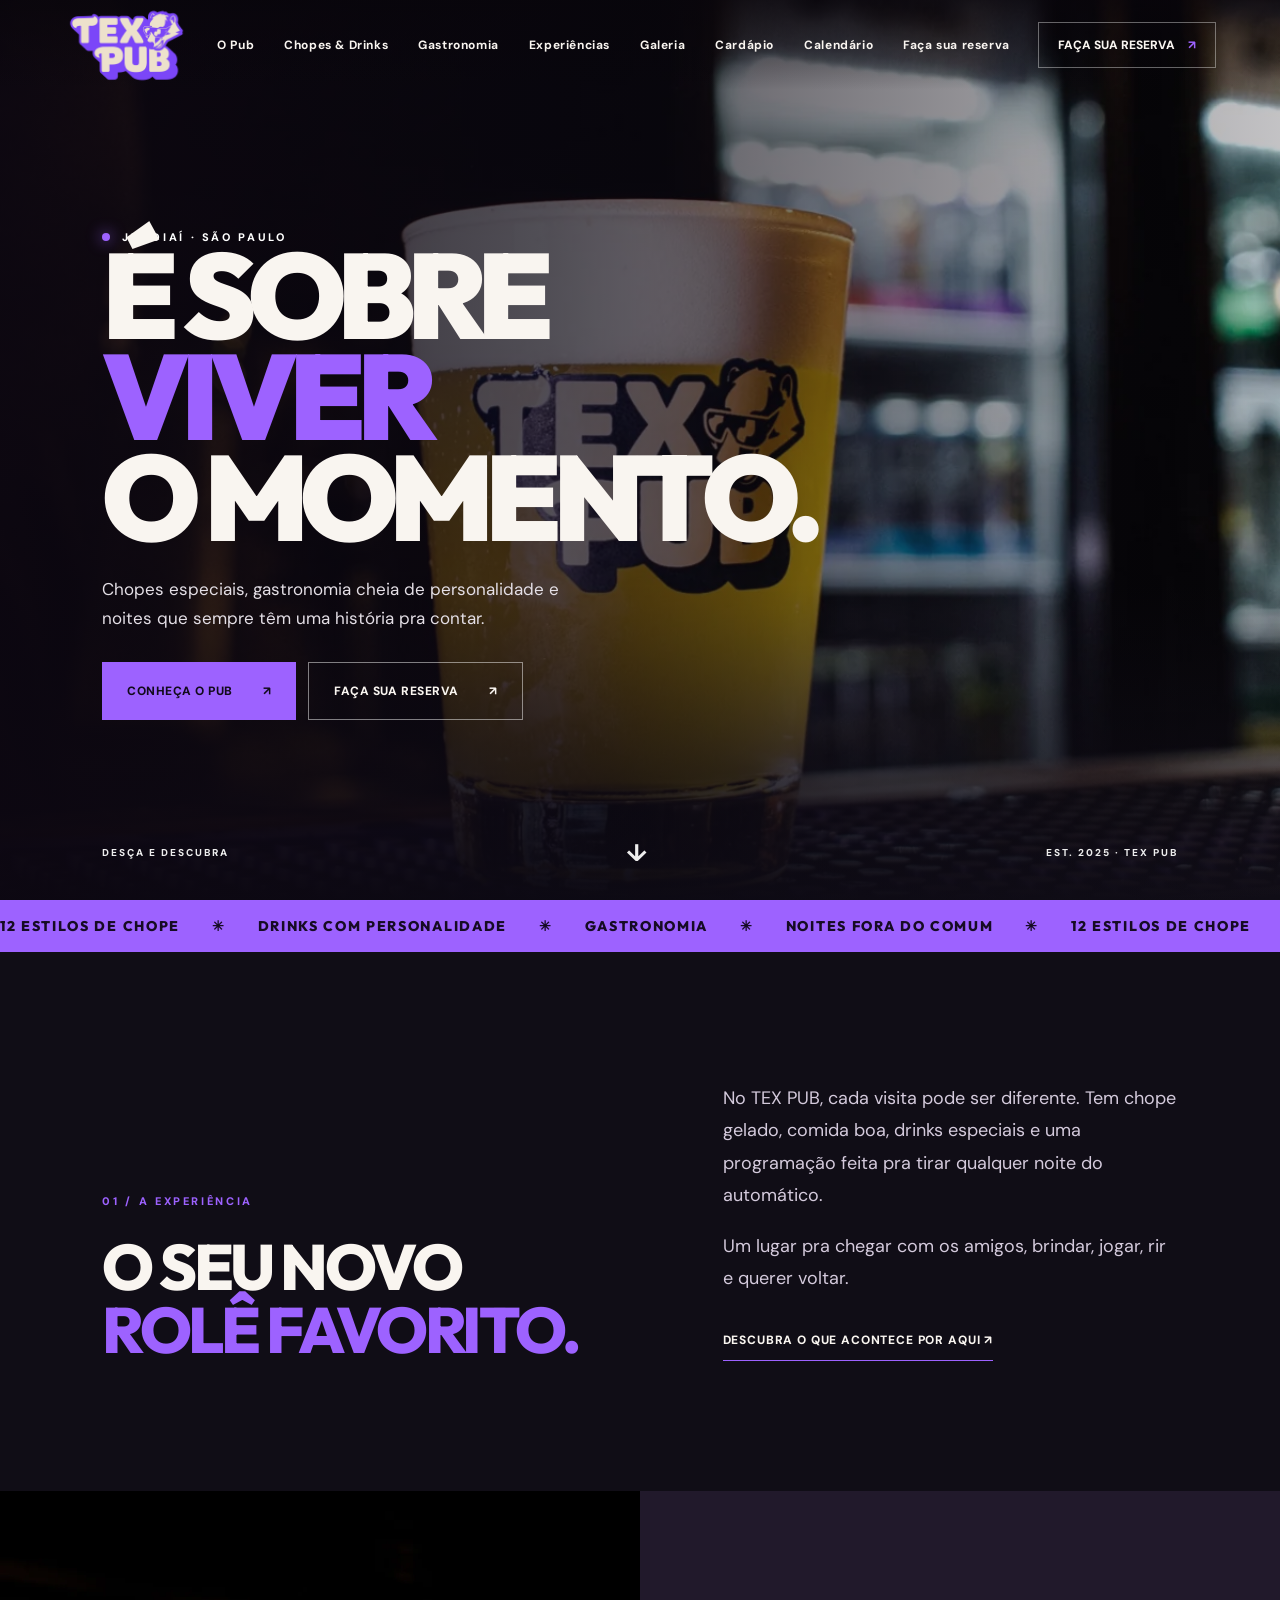
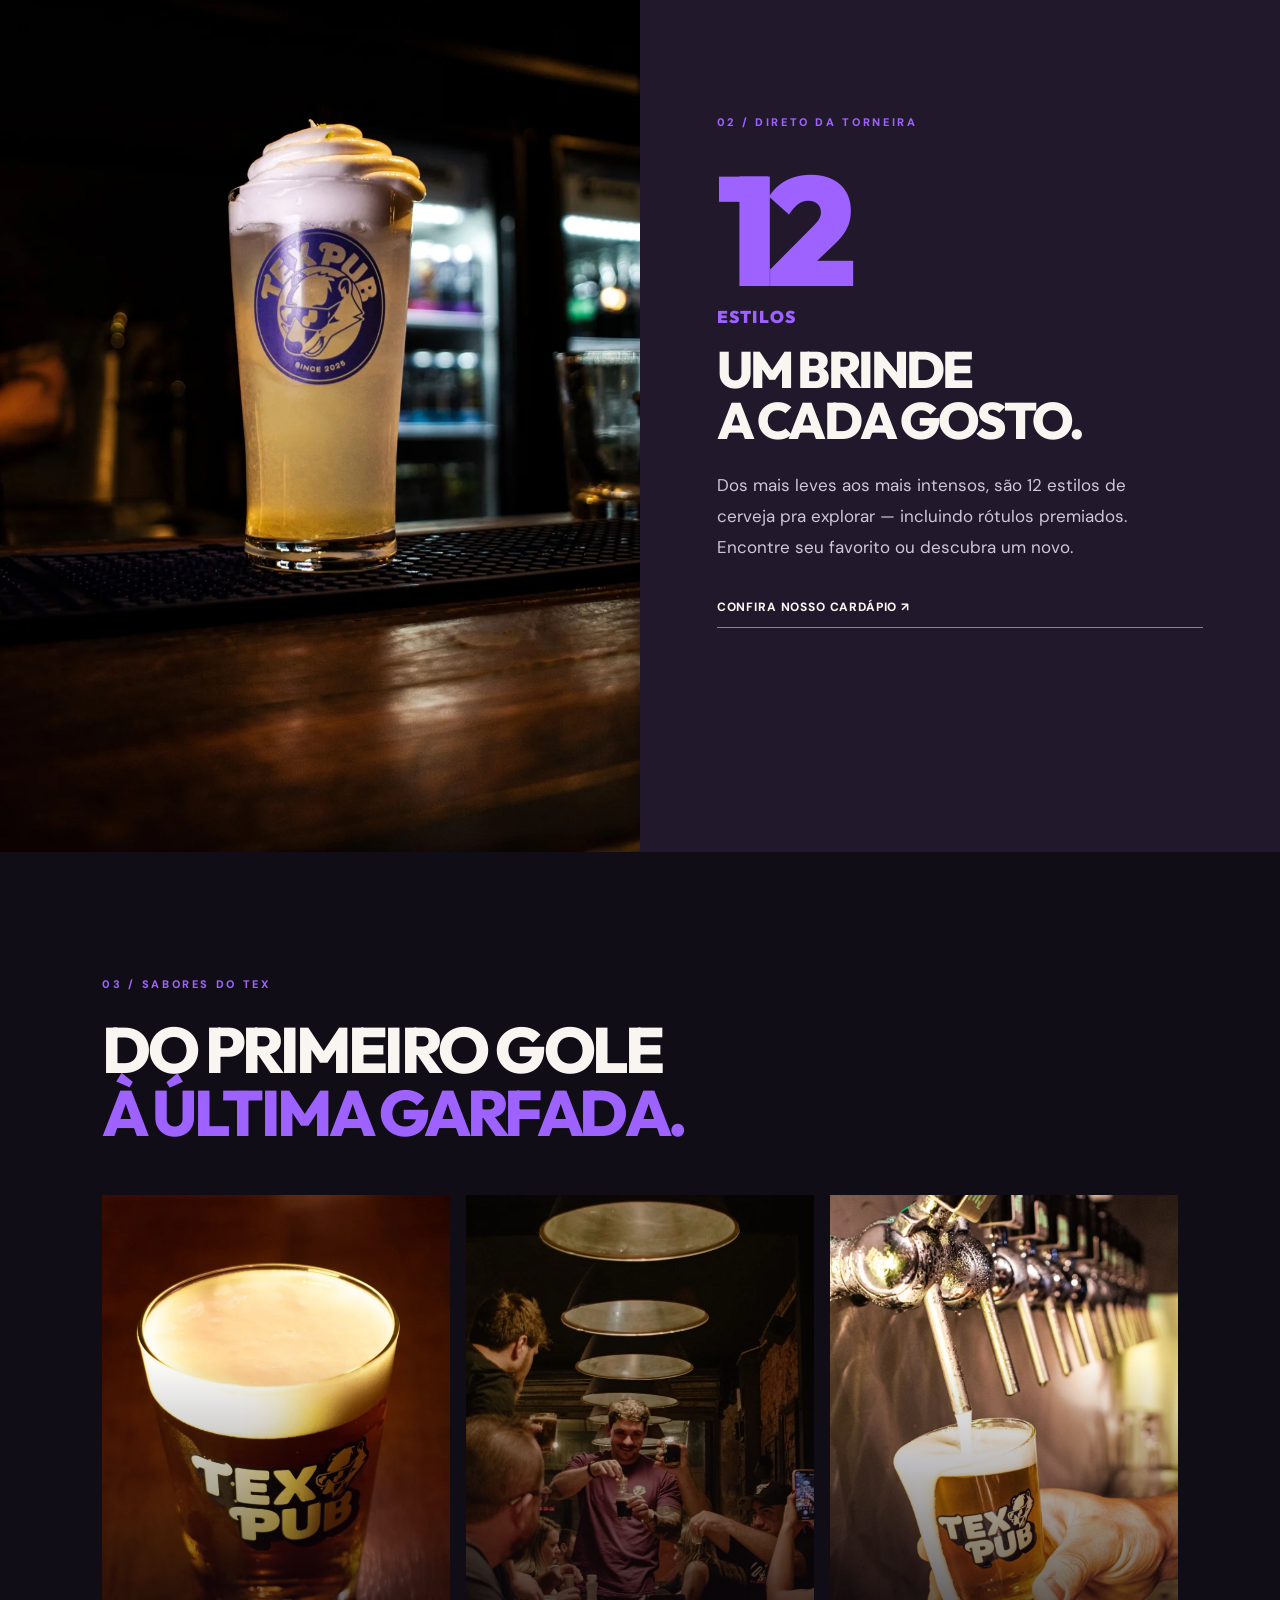
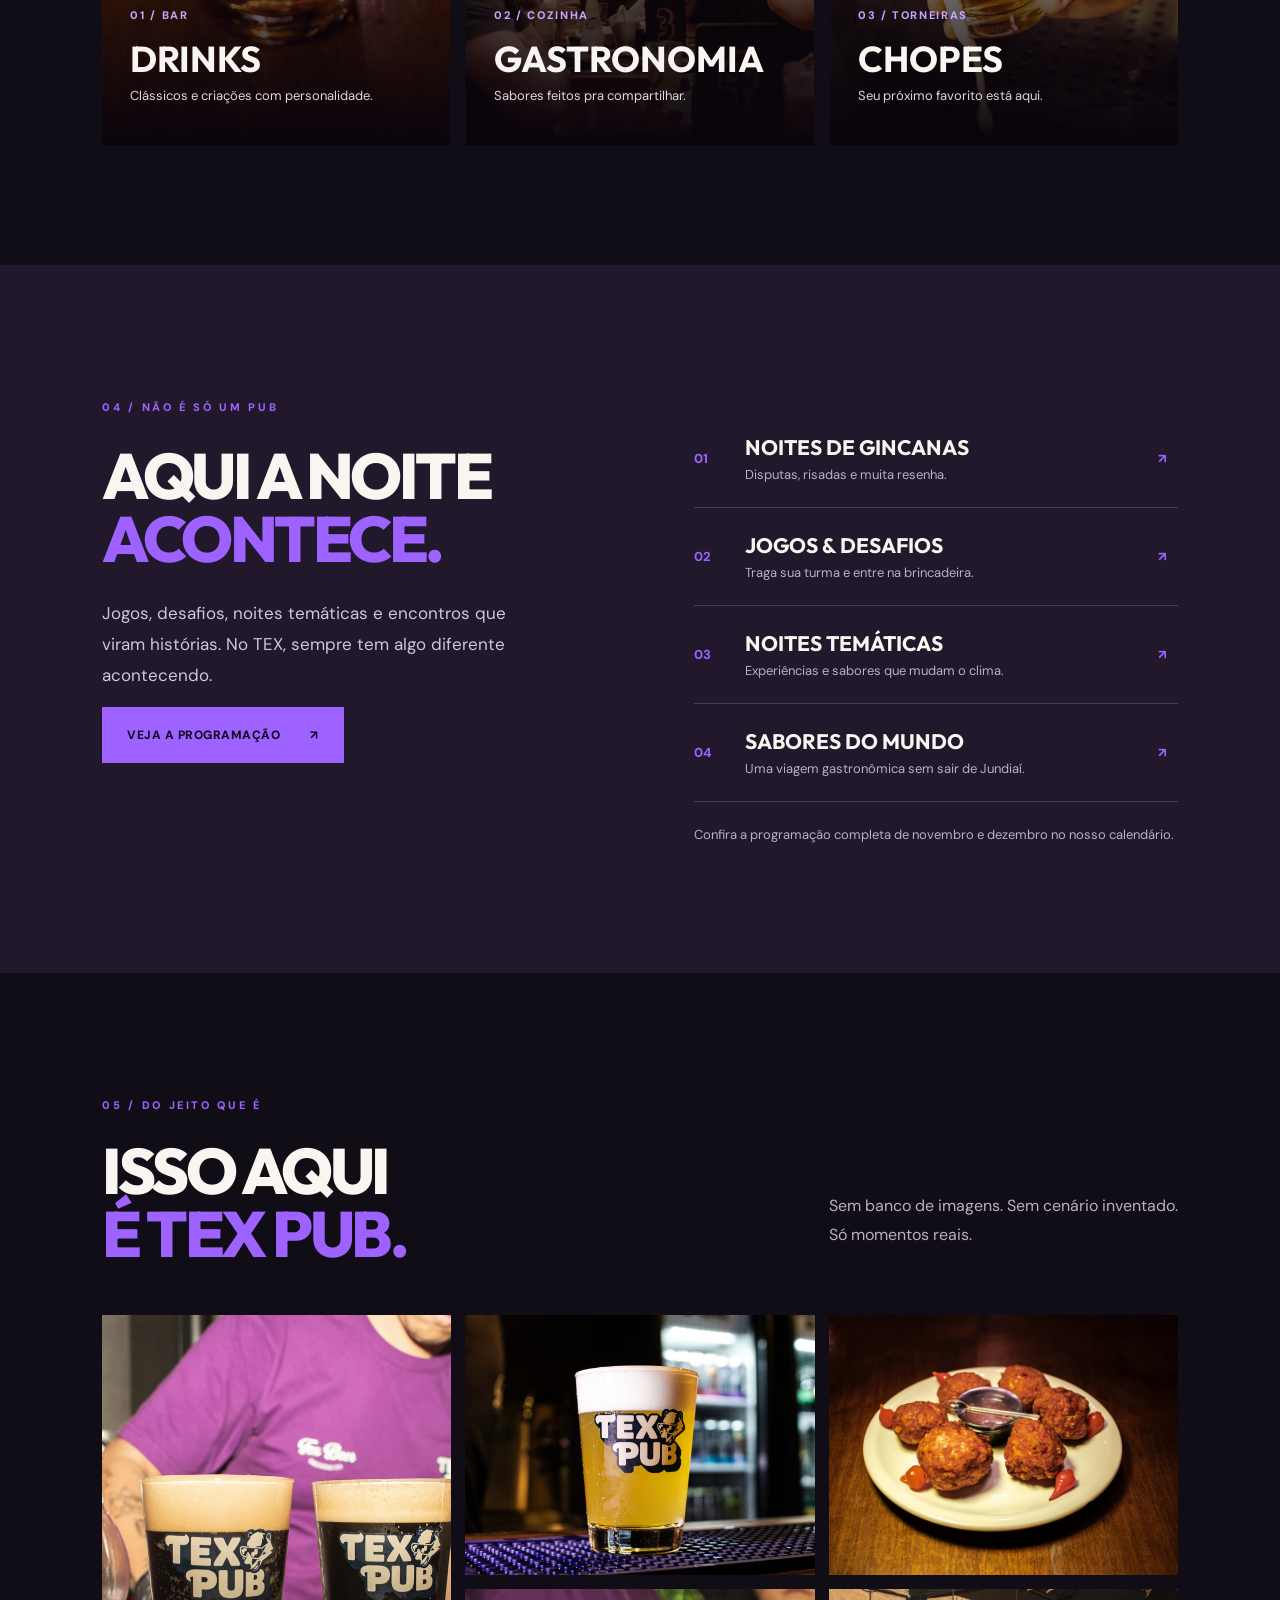
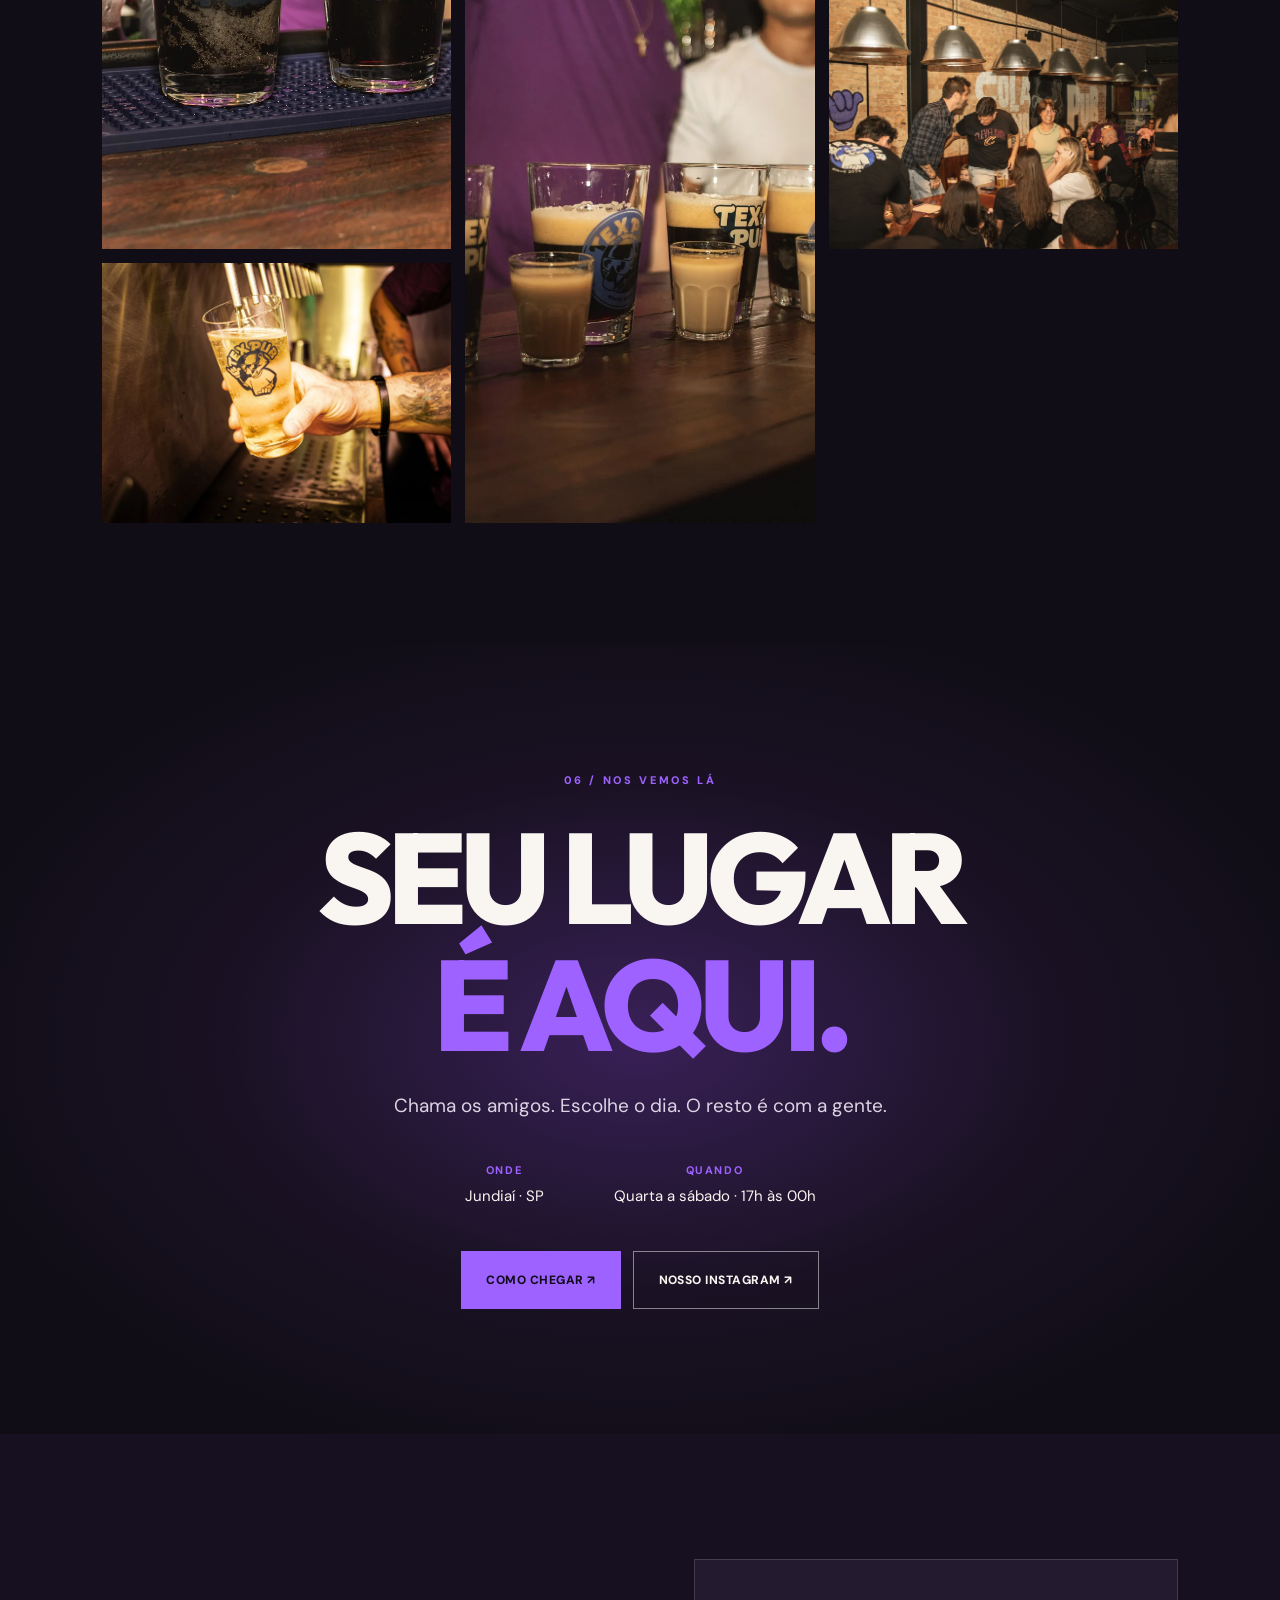
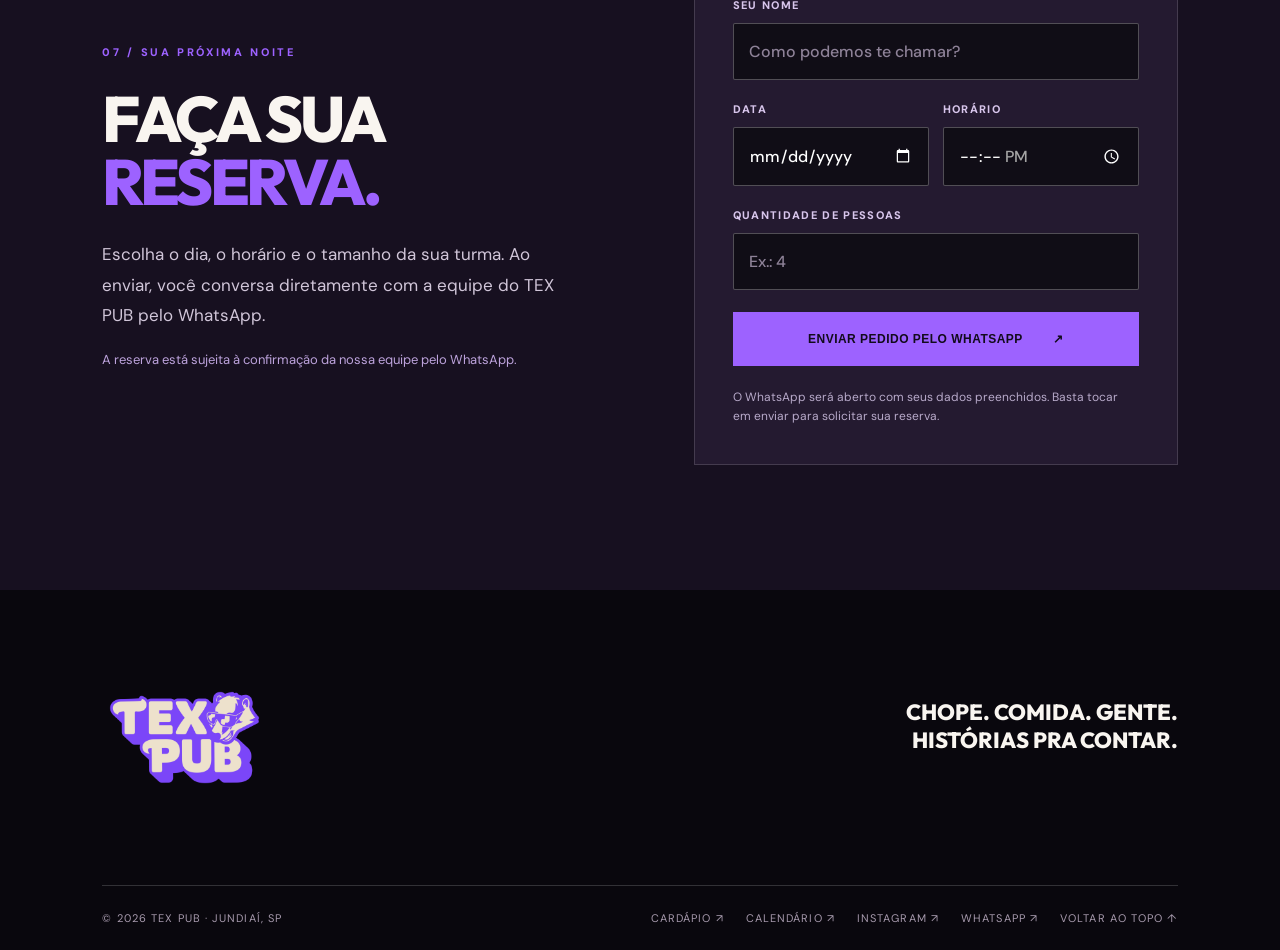
==== commit 419de617: "Add files via upload" ====
--- a/index.html
+++ b/index.html
@@ -1,7 +1,7 @@
 <!doctype html>
-<html lang="pt-BR"><head><meta charset="utf-8"><meta name="viewport" content="width=device-width, initial-scale=1"><meta name="theme-color" content="#100d16"><meta name="description" content="TEX PUB em Jundiaí: 12 estilos de chope, drinks autorais, gastronomia e experiências que fogem do comum."><title>TEX PUB | Muito além do chope</title><link rel="preconnect" href="https://fonts.googleapis.com"><link rel="preconnect" href="https://fonts.gstatic.com" crossorigin><link href="https://fonts.googleapis.com/css2?family=DM+Sans:wght@400;500;600;700&family=Outfit:wght@400;500;600;700;800;900&display=swap" rel="stylesheet"><link rel="stylesheet" href="styles.css"></head>
+<html lang="pt-BR"><head><meta charset="utf-8"><meta name="viewport" content="width=device-width, initial-scale=1"><meta name="theme-color" content="#100d16"><meta name="description" content="TEX PUB em Jundiaí: 12 estilos de chope, drinks autorais, gastronomia e experiências que fogem do comum."><title>TEX PUB | Muito além do chope</title><link rel="preconnect" href="https://fonts.googleapis.com"><link rel="preconnect" href="https://fonts.gstatic.com" crossorigin><link href="https://fonts.googleapis.com/css2?family=DM+Sans:wght@400;500;600;700&family=Outfit:wght@400;500;600;700;800;900&display=swap" rel="stylesheet"><link rel="stylesheet" href="styles.css"><link rel="icon" href="/favicon.ico" sizes="any"><link rel="icon" type="image/png" sizes="32x32" href="/favicon-32x32.png"><link rel="icon" type="image/png" sizes="16x16" href="/favicon-16x16.png"><link rel="apple-touch-icon" href="/apple-touch-icon.png"></head>
 <body><header class="topbar"><a class="brand" href="#inicio" aria-label="TEX PUB, início"><img src="assets/logo-tex-pub.png" alt="Logo oficial TEX PUB"></a><nav id="nav"><a href="#experiencia">O Pub</a><a href="#chopes">Chopes & Drinks</a><a href="#gastronomia">Gastronomia</a><a href="#agenda">Experiências</a><a href="#galeria">Galeria</a><a href="/menu/">Cardápio</a><a href="/calendario/">Calendário</a><a href="#reserva">Faça sua reserva</a></nav><a class="nav-cta" href="#reserva">FAÇA SUA RESERVA <span>↗</span></a><button class="menu-toggle" aria-label="Abrir menu" aria-expanded="false">☰</button></header>
-<main><section class="hero" id="inicio"><div class="hero-bg"></div><div class="hero-shade"></div><div class="hero-content"><div class="eyebrow"><span class="dot"></span> JUNDIAÍ · SÃO PAULO</div><p class="hero-kicker">NÃO É SÓ SOBRE CHOPE.</p><h1>É SOBRE<br><em>VIVER</em><br>O MOMENTO.</h1><p class="hero-copy">Chopes especiais, gastronomia cheia de personalidade e noites que sempre têm uma história pra contar.</p><div class="hero-actions"><a class="btn primary" href="#experiencia">CONHEÇA O PUB <span>↗</span></a><a class="btn ghost" href="#reserva">FAÇA SUA RESERVA <span>↗</span></a></div></div><div class="hero-bottom"><span>DESÇA E DESCUBRA</span><span class="down-arrow">↓</span><span>EST. 2025 · TEX PUB</span></div></section>
+<main><section class="hero" id="inicio"><div class="hero-bg"></div><div class="hero-shade"></div><div class="hero-content"><div class="eyebrow"><span class="dot"></span> JUNDIAÍ · SÃO PAULO</div><h1>É SOBRE<br><em>VIVER</em><br>O MOMENTO.</h1><p class="hero-copy">Chopes especiais, gastronomia cheia de personalidade e noites que sempre têm uma história pra contar.</p><div class="hero-actions"><a class="btn primary" href="#experiencia">CONHEÇA O PUB <span>↗</span></a><a class="btn ghost" href="#reserva">FAÇA SUA RESERVA <span>↗</span></a></div></div><div class="hero-bottom"><span>DESÇA E DESCUBRA</span><span class="down-arrow">↓</span><span>EST. 2025 · TEX PUB</span></div></section>
 <div class="marquee" aria-label="12 estilos de chope, drinks com personalidade, gastronomia e noites fora do comum"><div class="marquee-track"><div class="marquee-group" aria-hidden="true">12 ESTILOS DE CHOPE <b>✳</b> DRINKS COM PERSONALIDADE <b>✳</b> GASTRONOMIA <b>✳</b> NOITES FORA DO COMUM <b>✳</b> 12 ESTILOS DE CHOPE <b>✳</b> DRINKS COM PERSONALIDADE <b>✳</b> GASTRONOMIA <b>✳</b> NOITES FORA DO COMUM <b>✳</b> </div><div class="marquee-group" aria-hidden="true">12 ESTILOS DE CHOPE <b>✳</b> DRINKS COM PERSONALIDADE <b>✳</b> GASTRONOMIA <b>✳</b> NOITES FORA DO COMUM <b>✳</b> 12 ESTILOS DE CHOPE <b>✳</b> DRINKS COM PERSONALIDADE <b>✳</b> GASTRONOMIA <b>✳</b> NOITES FORA DO COMUM <b>✳</b> </div></div></div>
 <section class="section intro" id="experiencia"><div><span class="section-tag">01 / A EXPERIÊNCIA</span><h2>O SEU NOVO<br><span>ROLÊ FAVORITO.</span></h2></div><div class="intro-right"><p>No TEX PUB, cada visita pode ser diferente. Tem chope gelado, comida boa, drinks especiais e uma programação feita pra tirar qualquer noite do automático.</p><p>Um lugar pra chegar com os amigos, brindar, jogar, rir e querer voltar.</p><a class="text-link" href="#agenda">DESCUBRA O QUE ACONTECE POR AQUI ↗</a></div></section>
 <section class="feature" id="chopes"><div class="feature-image"><img src="assets/003A2349.webp" alt="Chope TEX PUB servido no balcão" loading="lazy"></div><div class="feature-text"><span class="section-tag">02 / DIRETO DA TORNEIRA</span><div class="big-number">12<span>ESTILOS</span></div><h2>UM BRINDE<br>A CADA GOSTO.</h2><p>Dos mais leves aos mais intensos, são 12 estilos de cerveja pra explorar — incluindo rótulos premiados. Encontre seu favorito ou descubra um novo.</p><a class="text-link" href="/menu/">CONFIRA NOSSO CARDÁPIO ↗</a></div></section>
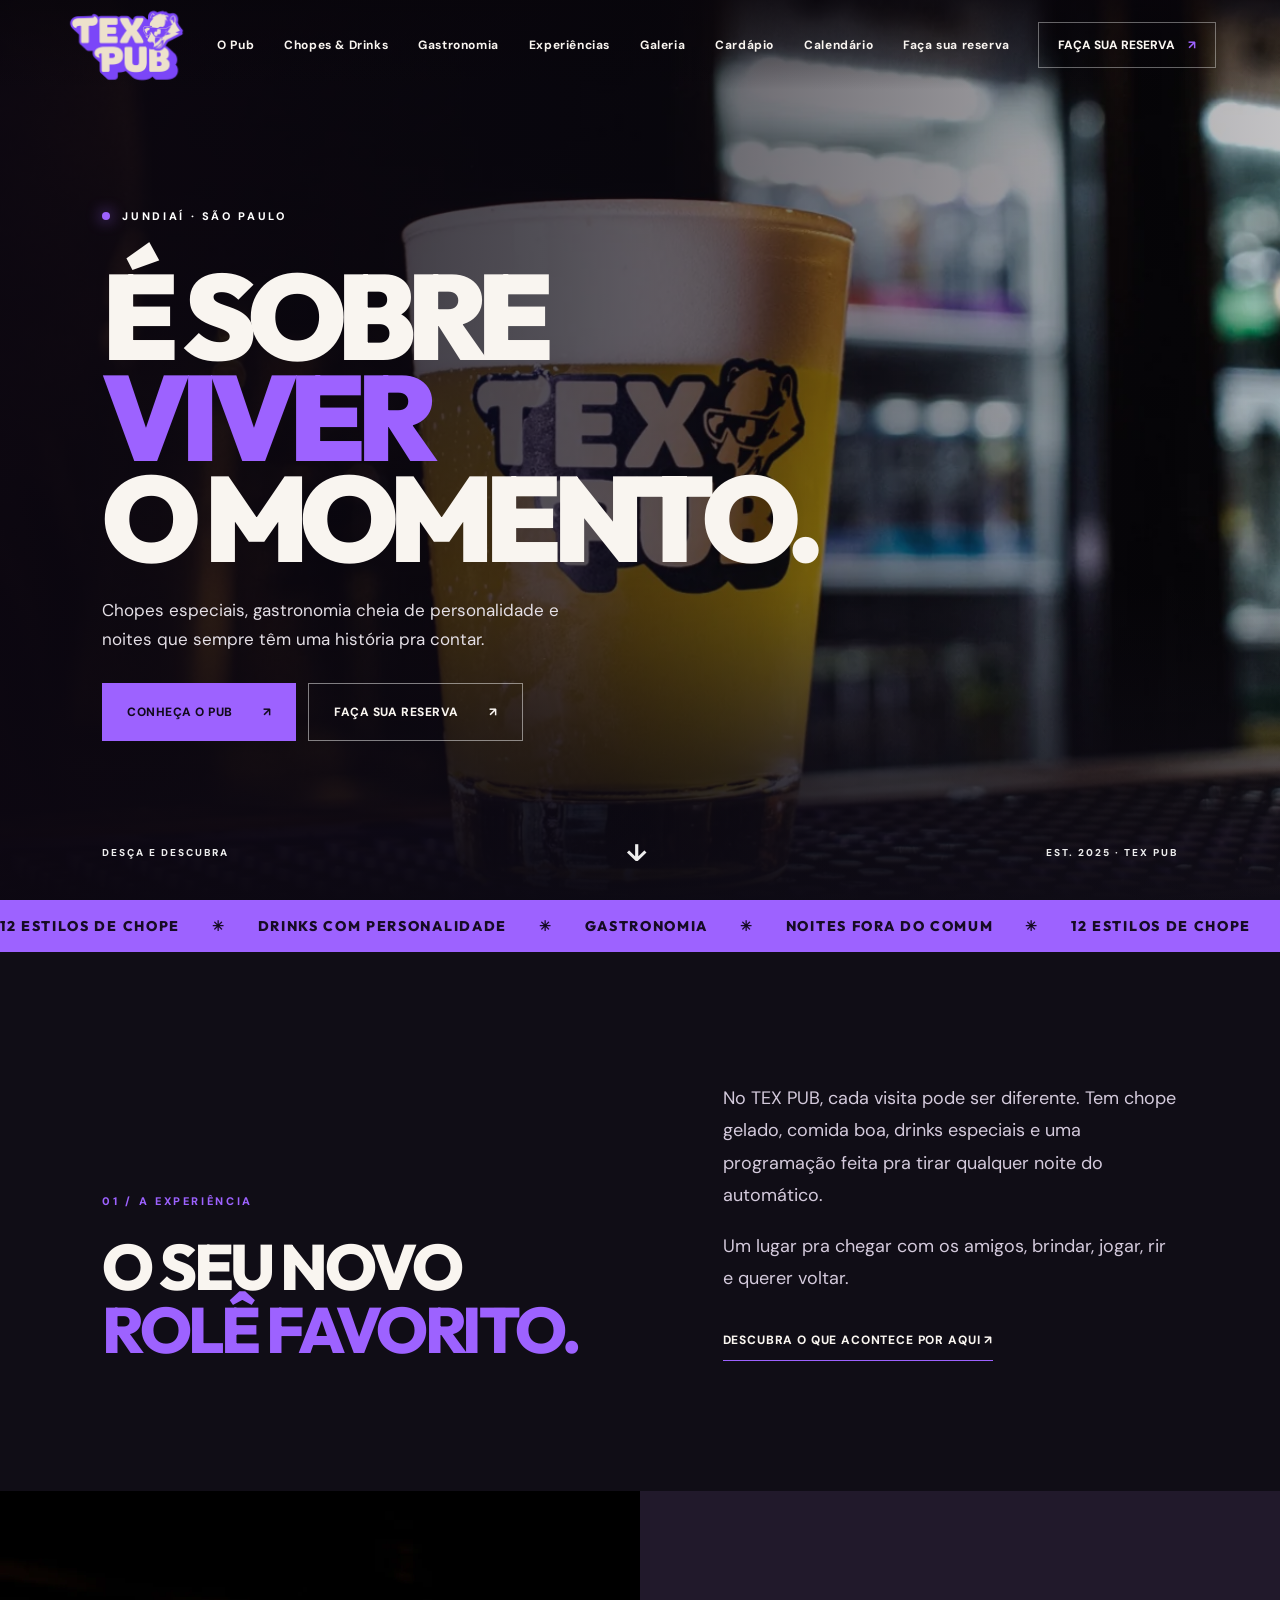
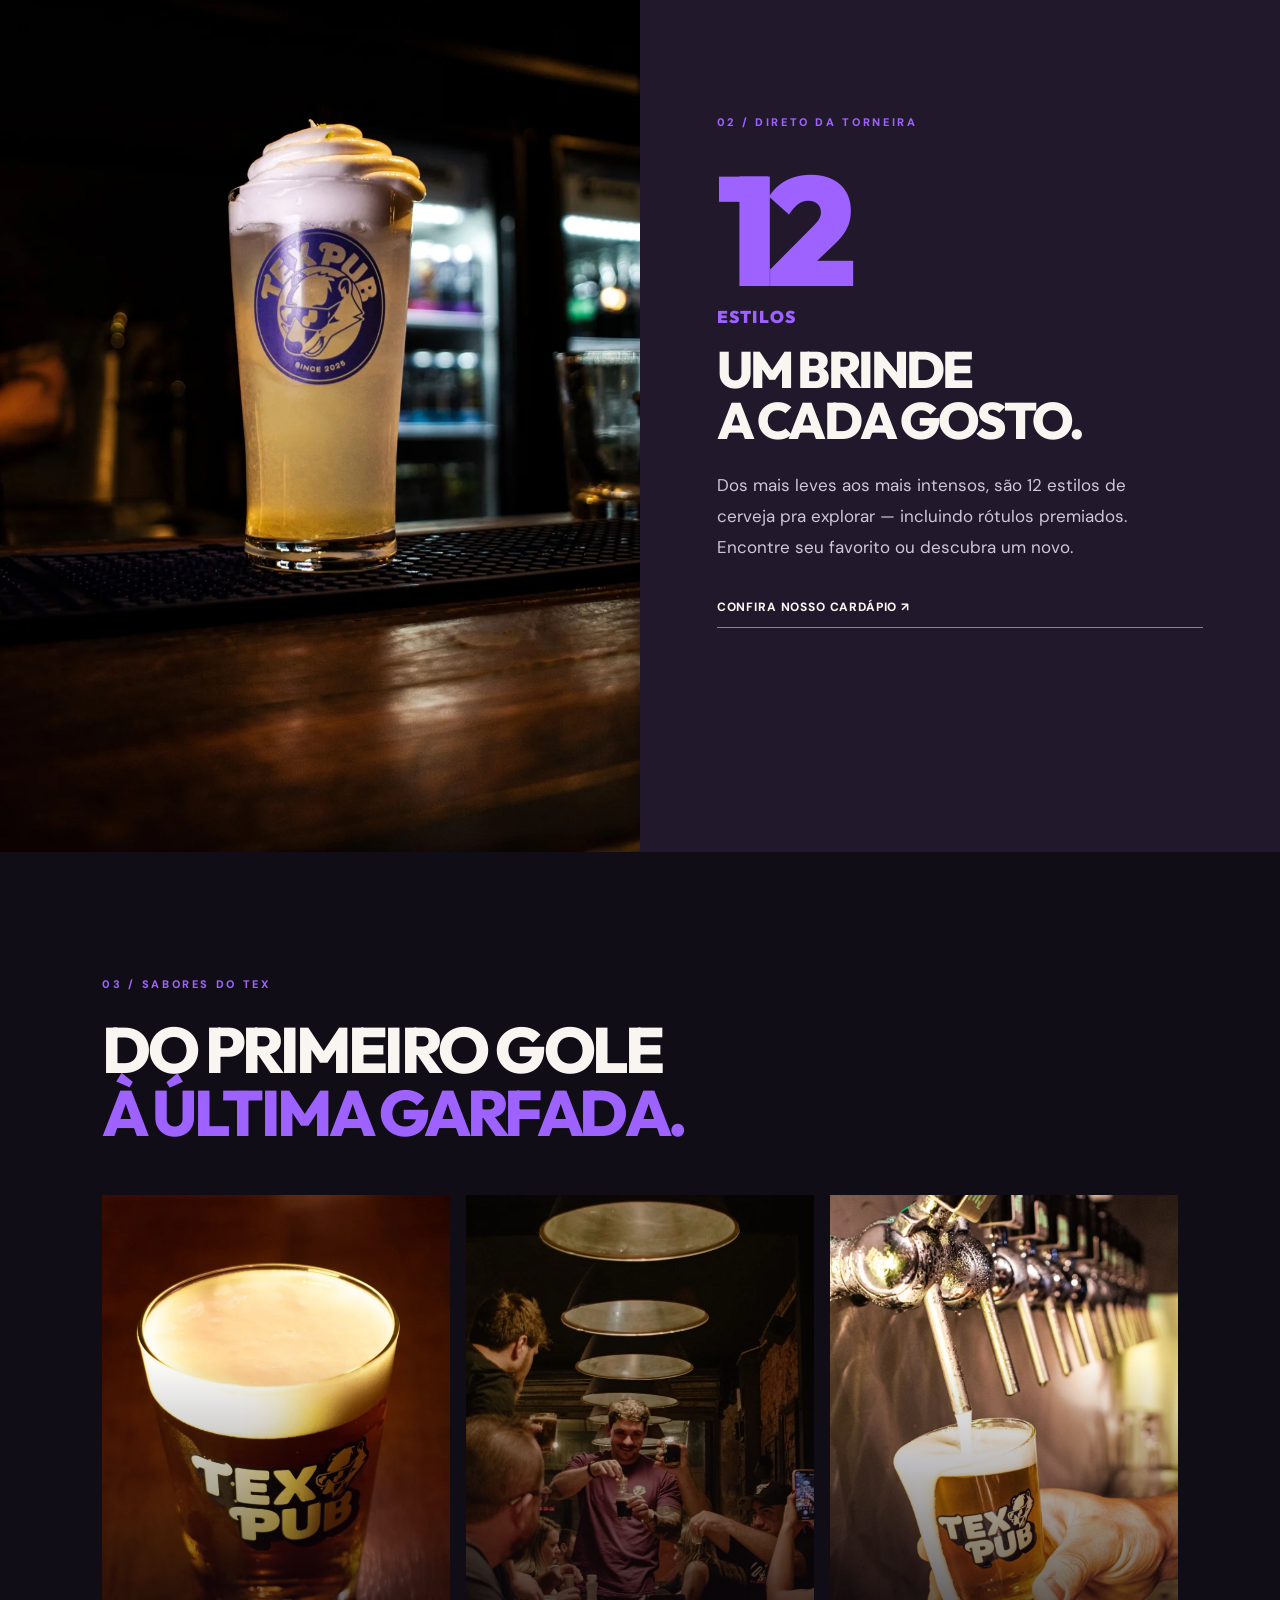
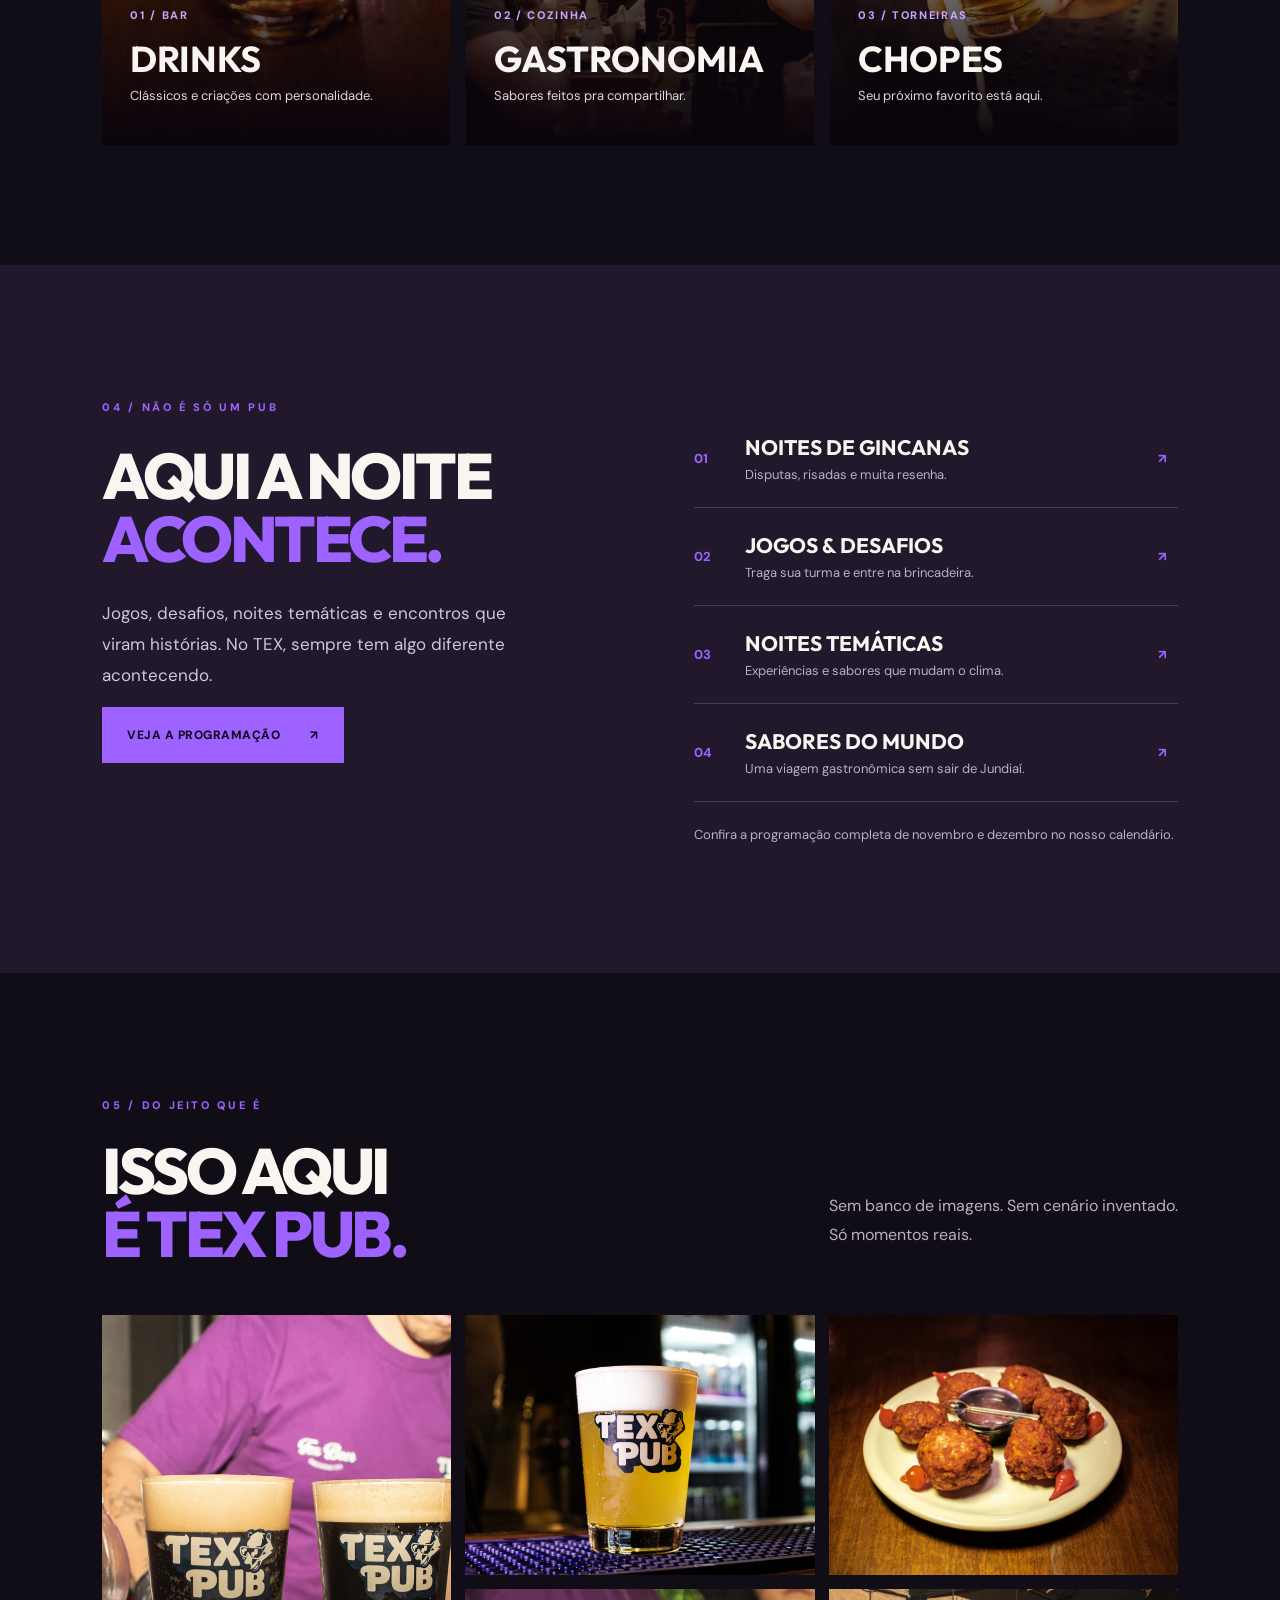
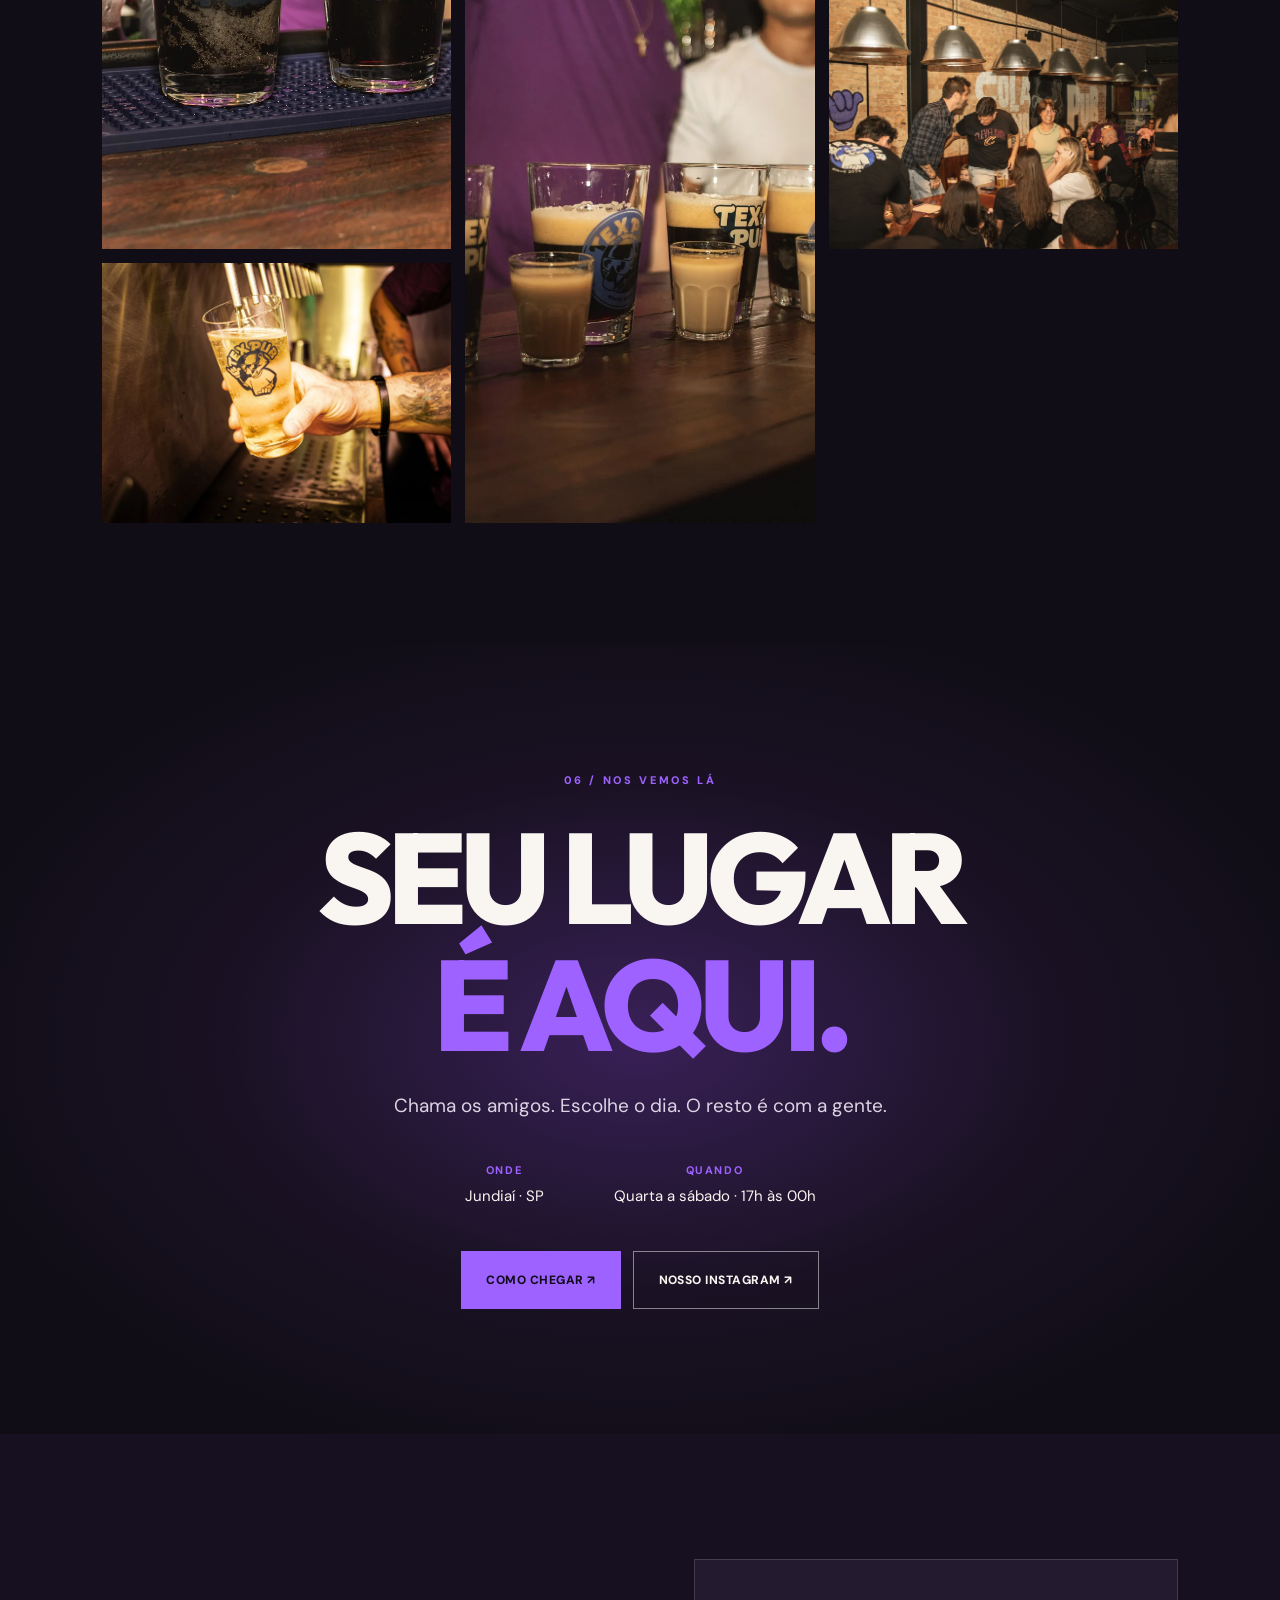
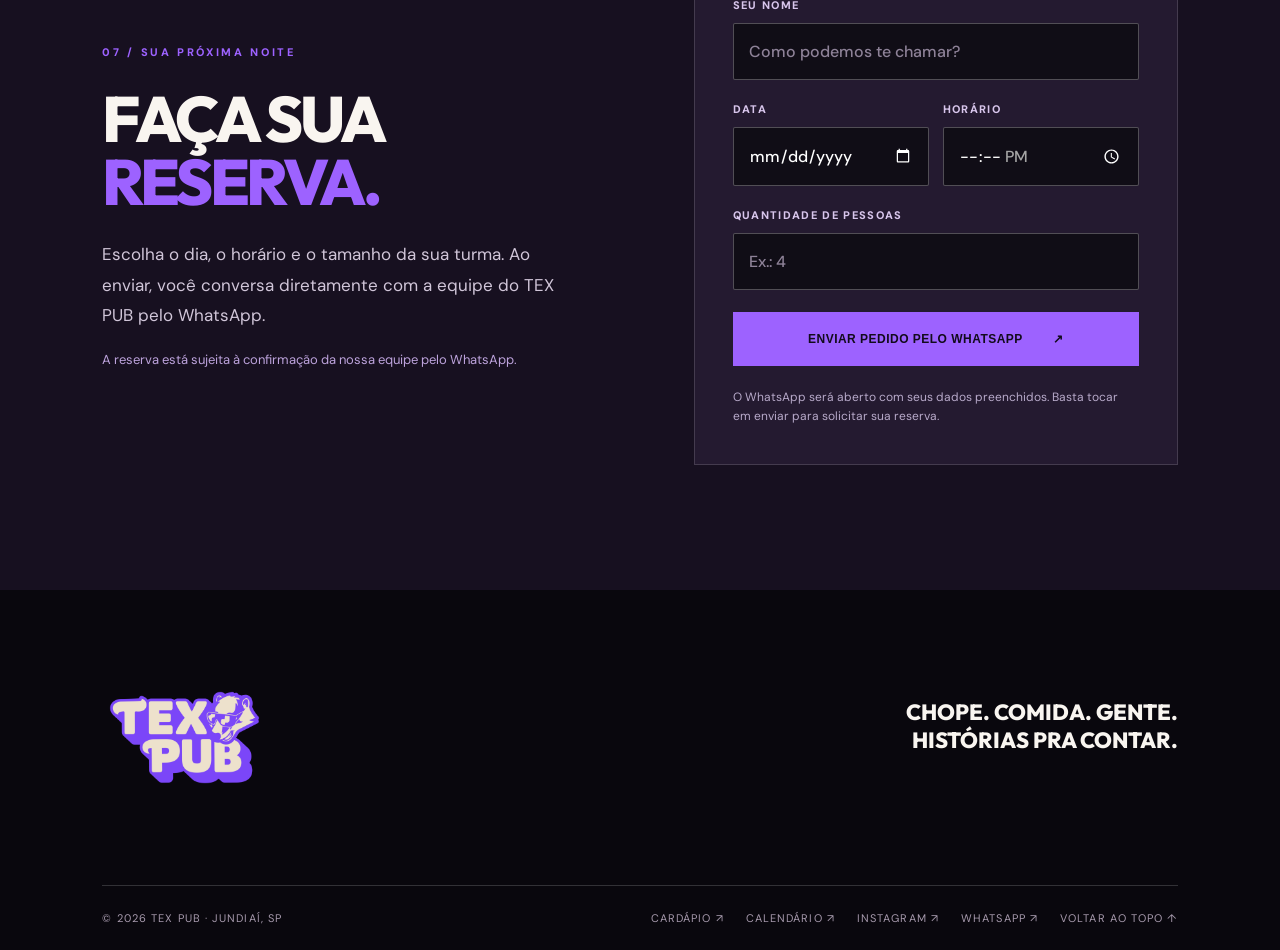
==== commit 1392ffde: "Add files via upload" ====
--- a/index.html
+++ b/index.html
@@ -1,7 +1,7 @@
 <!doctype html>
 <html lang="pt-BR"><head><meta charset="utf-8"><meta name="viewport" content="width=device-width, initial-scale=1"><meta name="theme-color" content="#100d16"><meta name="description" content="TEX PUB em Jundiaí: 12 estilos de chope, drinks autorais, gastronomia e experiências que fogem do comum."><title>TEX PUB | Muito além do chope</title><link rel="preconnect" href="https://fonts.googleapis.com"><link rel="preconnect" href="https://fonts.gstatic.com" crossorigin><link href="https://fonts.googleapis.com/css2?family=DM+Sans:wght@400;500;600;700&family=Outfit:wght@400;500;600;700;800;900&display=swap" rel="stylesheet"><link rel="stylesheet" href="styles.css"><link rel="icon" href="/favicon.ico" sizes="any"><link rel="icon" type="image/png" sizes="32x32" href="/favicon-32x32.png"><link rel="icon" type="image/png" sizes="16x16" href="/favicon-16x16.png"><link rel="apple-touch-icon" href="/apple-touch-icon.png"></head>
 <body><header class="topbar"><a class="brand" href="#inicio" aria-label="TEX PUB, início"><img src="assets/logo-tex-pub.png" alt="Logo oficial TEX PUB"></a><nav id="nav"><a href="#experiencia">O Pub</a><a href="#chopes">Chopes & Drinks</a><a href="#gastronomia">Gastronomia</a><a href="#agenda">Experiências</a><a href="#galeria">Galeria</a><a href="/menu/">Cardápio</a><a href="/calendario/">Calendário</a><a href="#reserva">Faça sua reserva</a></nav><a class="nav-cta" href="#reserva">FAÇA SUA RESERVA <span>↗</span></a><button class="menu-toggle" aria-label="Abrir menu" aria-expanded="false">☰</button></header>
-<main><section class="hero" id="inicio"><div class="hero-bg"></div><div class="hero-shade"></div><div class="hero-content"><div class="eyebrow"><span class="dot"></span> JUNDIAÍ · SÃO PAULO</div><h1>É SOBRE<br><em>VIVER</em><br>O MOMENTO.</h1><p class="hero-copy">Chopes especiais, gastronomia cheia de personalidade e noites que sempre têm uma história pra contar.</p><div class="hero-actions"><a class="btn primary" href="#experiencia">CONHEÇA O PUB <span>↗</span></a><a class="btn ghost" href="#reserva">FAÇA SUA RESERVA <span>↗</span></a></div></div><div class="hero-bottom"><span>DESÇA E DESCUBRA</span><span class="down-arrow">↓</span><span>EST. 2025 · TEX PUB</span></div></section>
+<main><section class="hero" id="inicio"><div class="hero-bg"></div><div class="hero-shade"></div><div class="hero-content"><div class="eyebrow"><span class="dot"></span> JUNDIAÍ · SÃO PAULO</div><h1 style="margin-top: 42px;">É SOBRE<br><em>VIVER</em><br>O MOMENTO.</h1><p class="hero-copy">Chopes especiais, gastronomia cheia de personalidade e noites que sempre têm uma história pra contar.</p><div class="hero-actions"><a class="btn primary" href="#experiencia">CONHEÇA O PUB <span>↗</span></a><a class="btn ghost" href="#reserva">FAÇA SUA RESERVA <span>↗</span></a></div></div><div class="hero-bottom"><span>DESÇA E DESCUBRA</span><span class="down-arrow">↓</span><span>EST. 2025 · TEX PUB</span></div></section>
 <div class="marquee" aria-label="12 estilos de chope, drinks com personalidade, gastronomia e noites fora do comum"><div class="marquee-track"><div class="marquee-group" aria-hidden="true">12 ESTILOS DE CHOPE <b>✳</b> DRINKS COM PERSONALIDADE <b>✳</b> GASTRONOMIA <b>✳</b> NOITES FORA DO COMUM <b>✳</b> 12 ESTILOS DE CHOPE <b>✳</b> DRINKS COM PERSONALIDADE <b>✳</b> GASTRONOMIA <b>✳</b> NOITES FORA DO COMUM <b>✳</b> </div><div class="marquee-group" aria-hidden="true">12 ESTILOS DE CHOPE <b>✳</b> DRINKS COM PERSONALIDADE <b>✳</b> GASTRONOMIA <b>✳</b> NOITES FORA DO COMUM <b>✳</b> 12 ESTILOS DE CHOPE <b>✳</b> DRINKS COM PERSONALIDADE <b>✳</b> GASTRONOMIA <b>✳</b> NOITES FORA DO COMUM <b>✳</b> </div></div></div>
 <section class="section intro" id="experiencia"><div><span class="section-tag">01 / A EXPERIÊNCIA</span><h2>O SEU NOVO<br><span>ROLÊ FAVORITO.</span></h2></div><div class="intro-right"><p>No TEX PUB, cada visita pode ser diferente. Tem chope gelado, comida boa, drinks especiais e uma programação feita pra tirar qualquer noite do automático.</p><p>Um lugar pra chegar com os amigos, brindar, jogar, rir e querer voltar.</p><a class="text-link" href="#agenda">DESCUBRA O QUE ACONTECE POR AQUI ↗</a></div></section>
 <section class="feature" id="chopes"><div class="feature-image"><img src="assets/003A2349.webp" alt="Chope TEX PUB servido no balcão" loading="lazy"></div><div class="feature-text"><span class="section-tag">02 / DIRETO DA TORNEIRA</span><div class="big-number">12<span>ESTILOS</span></div><h2>UM BRINDE<br>A CADA GOSTO.</h2><p>Dos mais leves aos mais intensos, são 12 estilos de cerveja pra explorar — incluindo rótulos premiados. Encontre seu favorito ou descubra um novo.</p><a class="text-link" href="/menu/">CONFIRA NOSSO CARDÁPIO ↗</a></div></section>
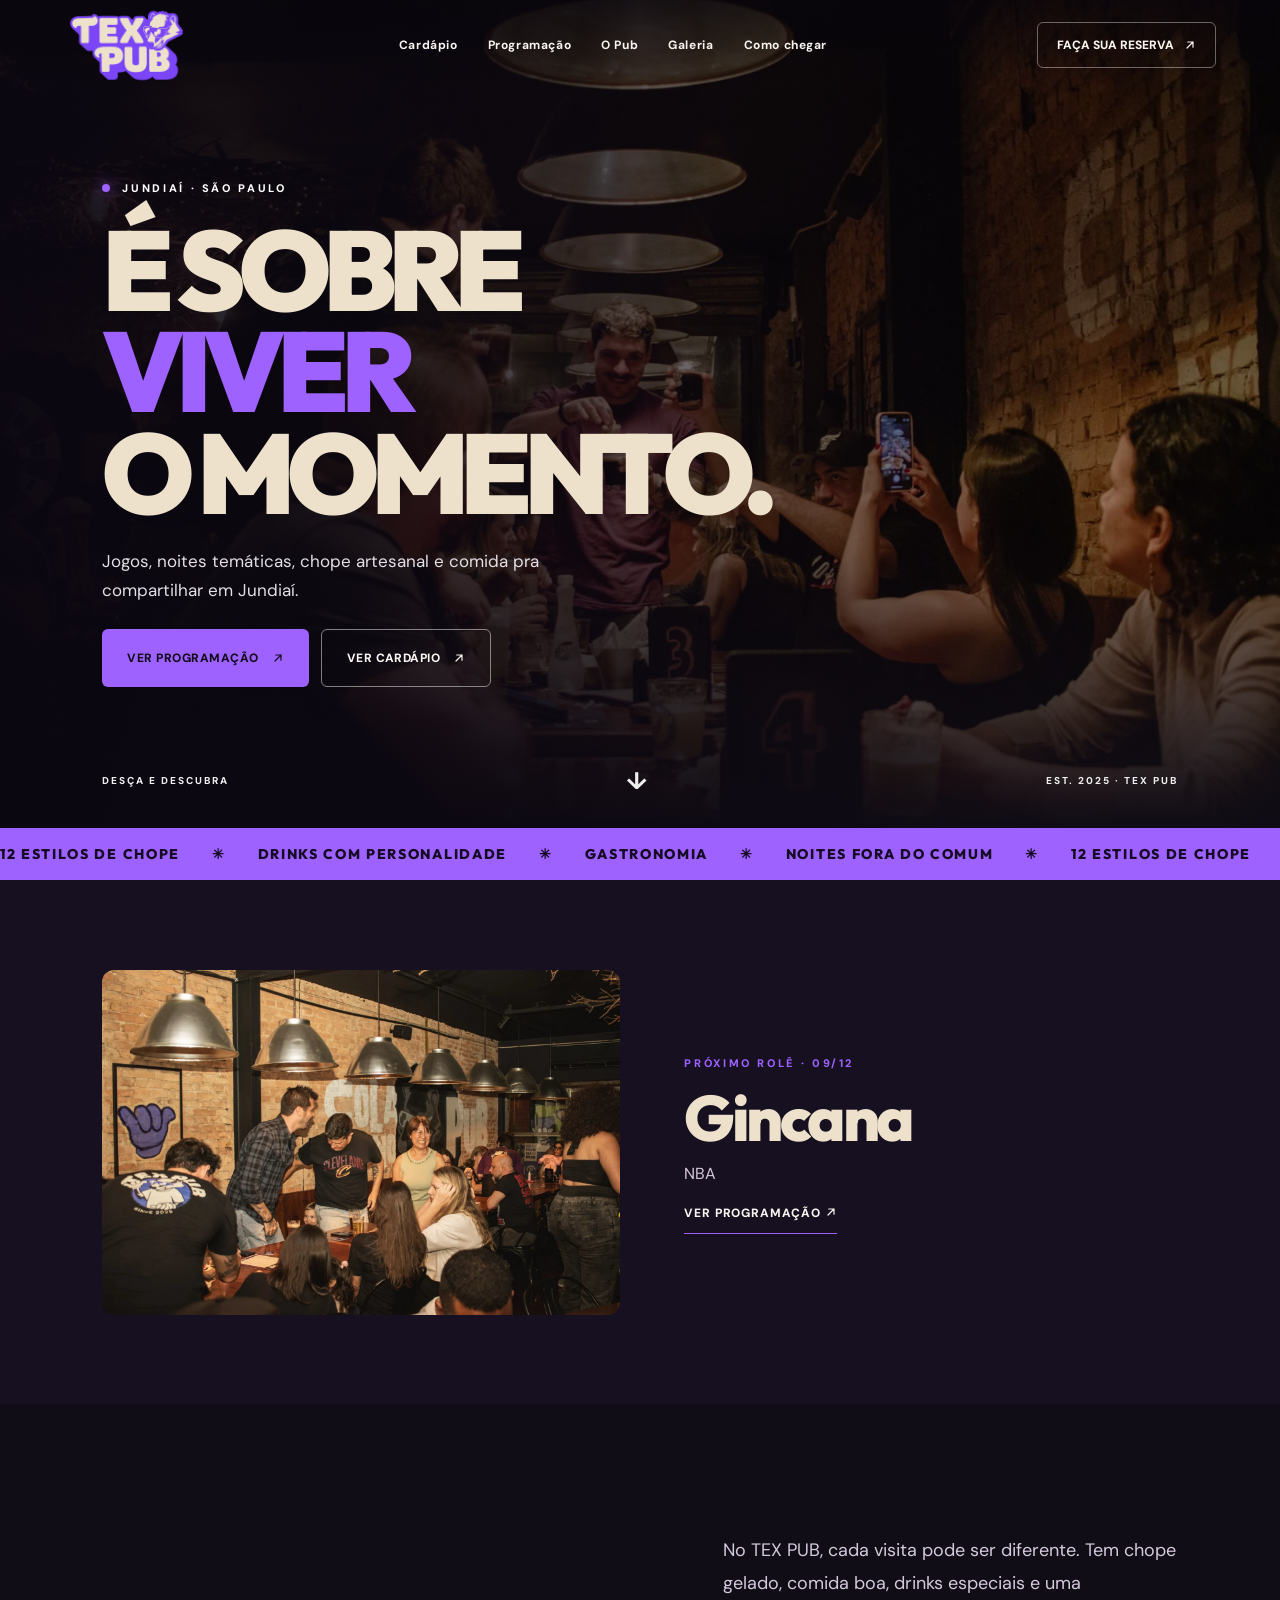
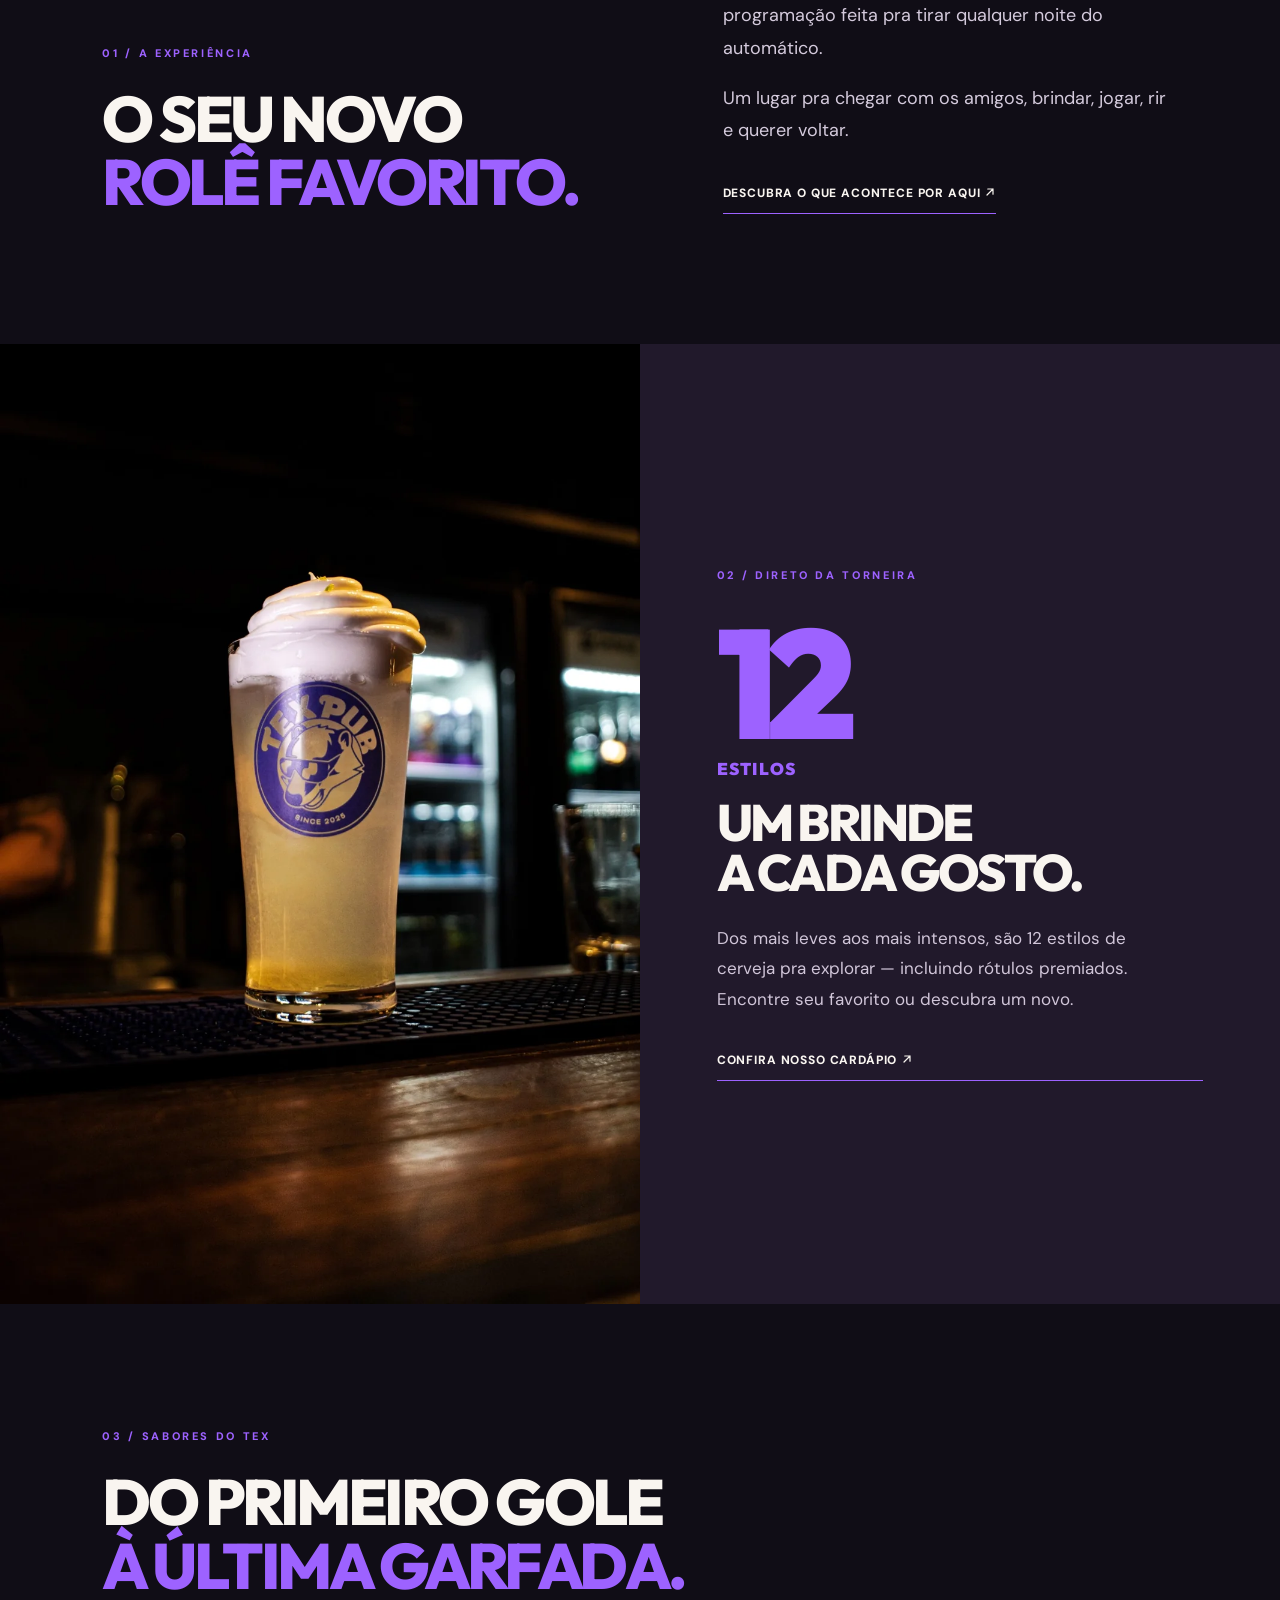
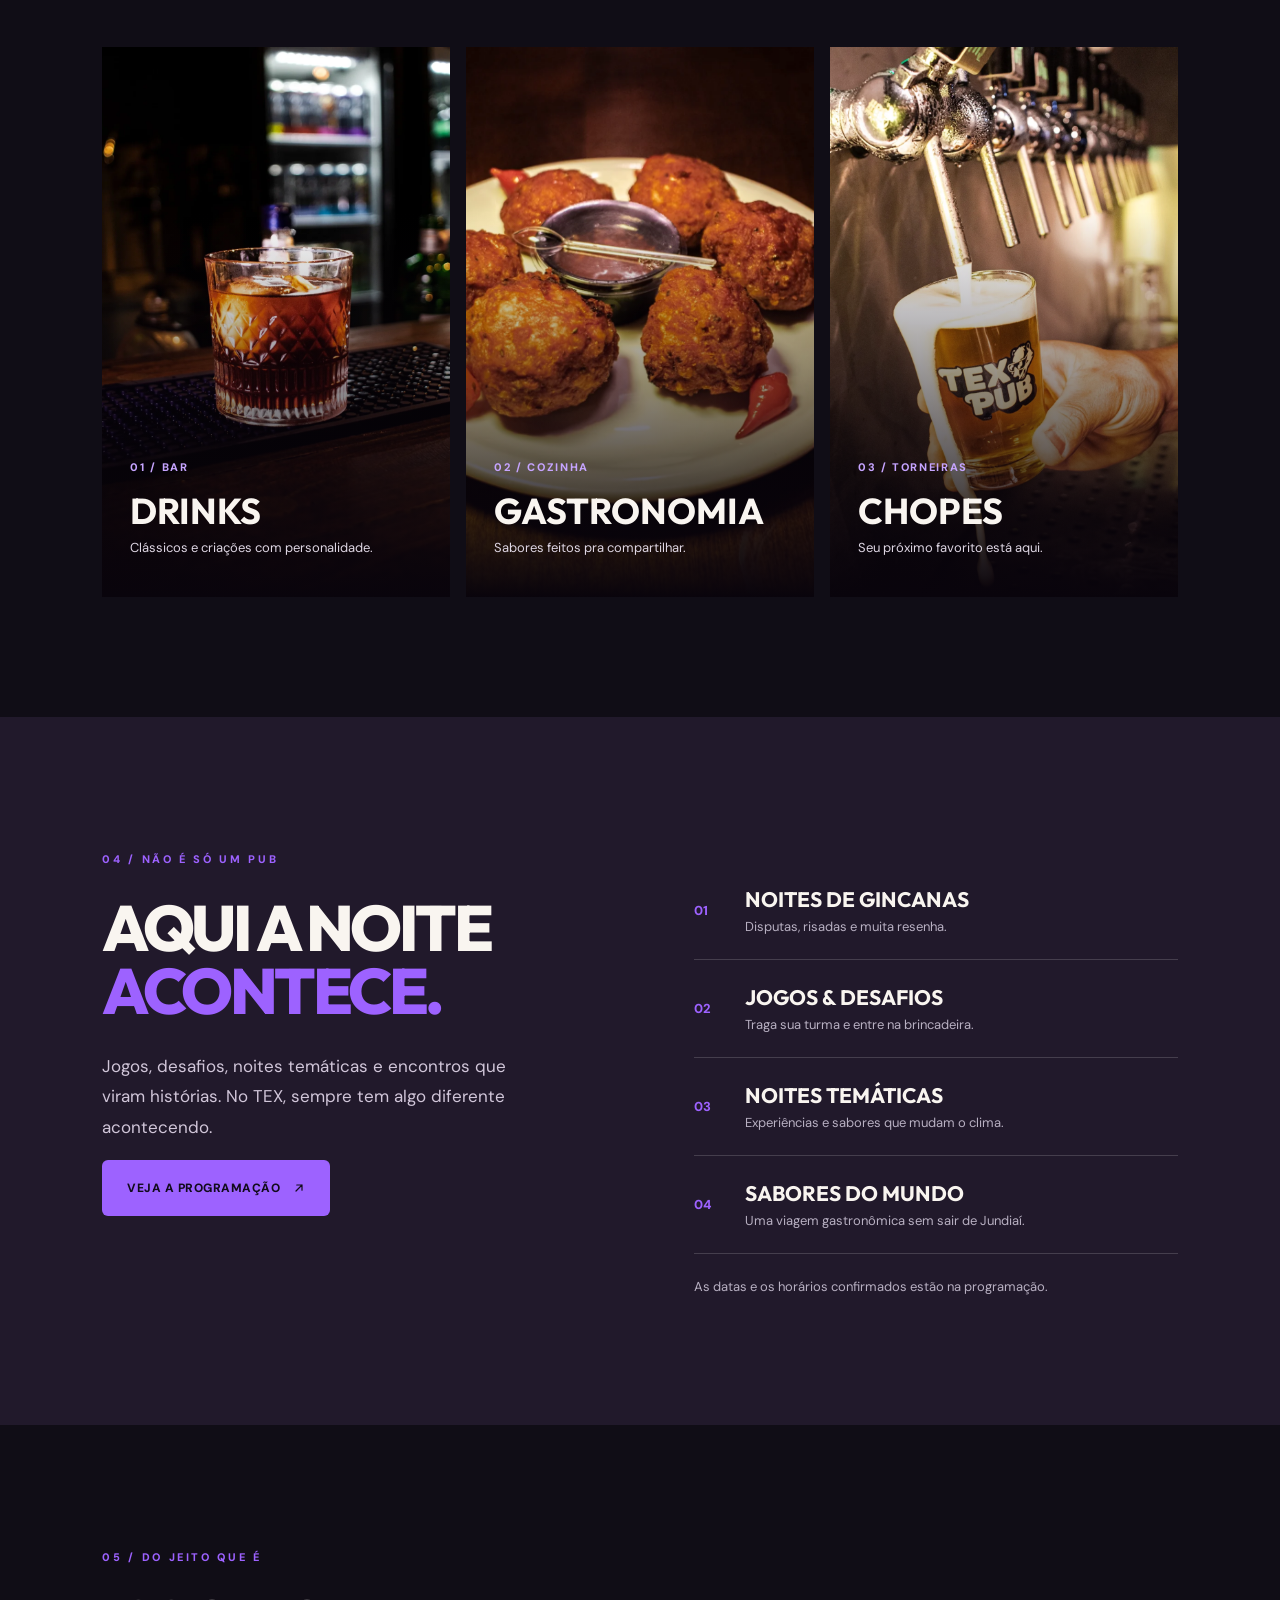
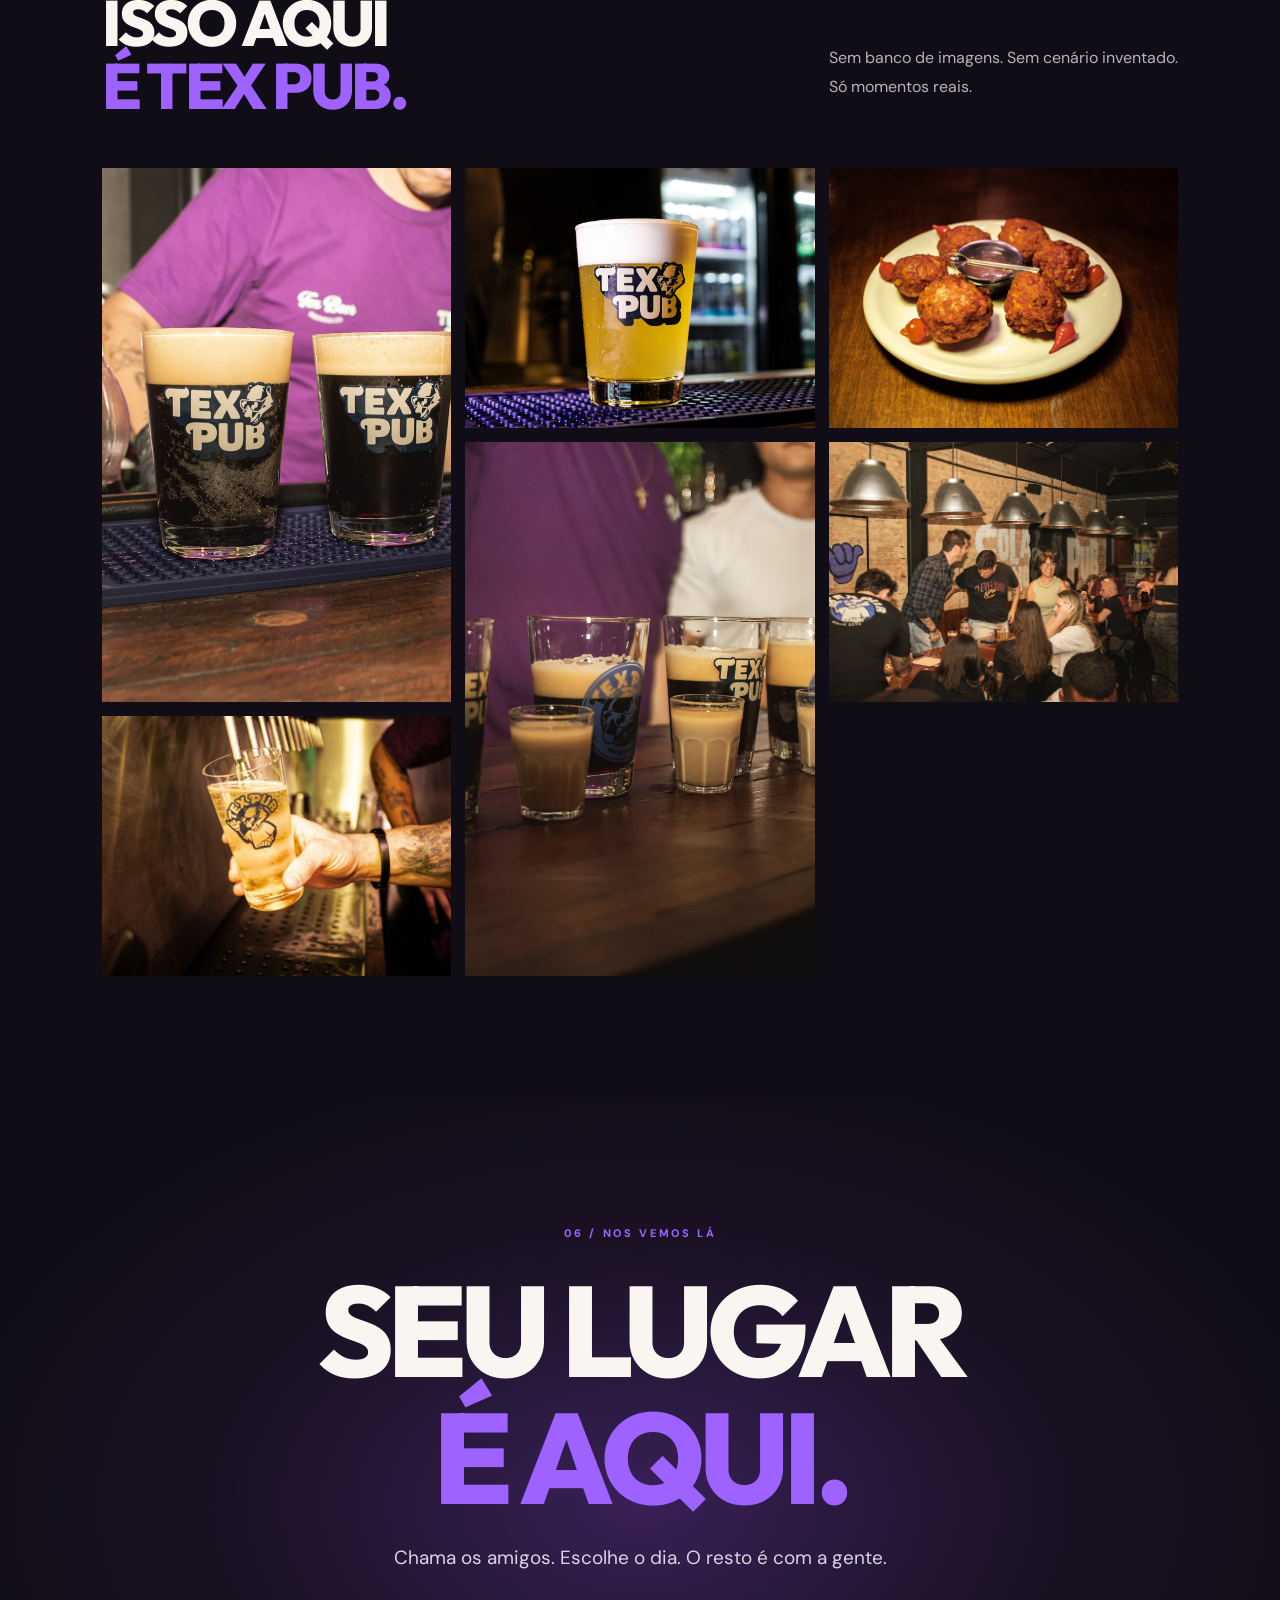
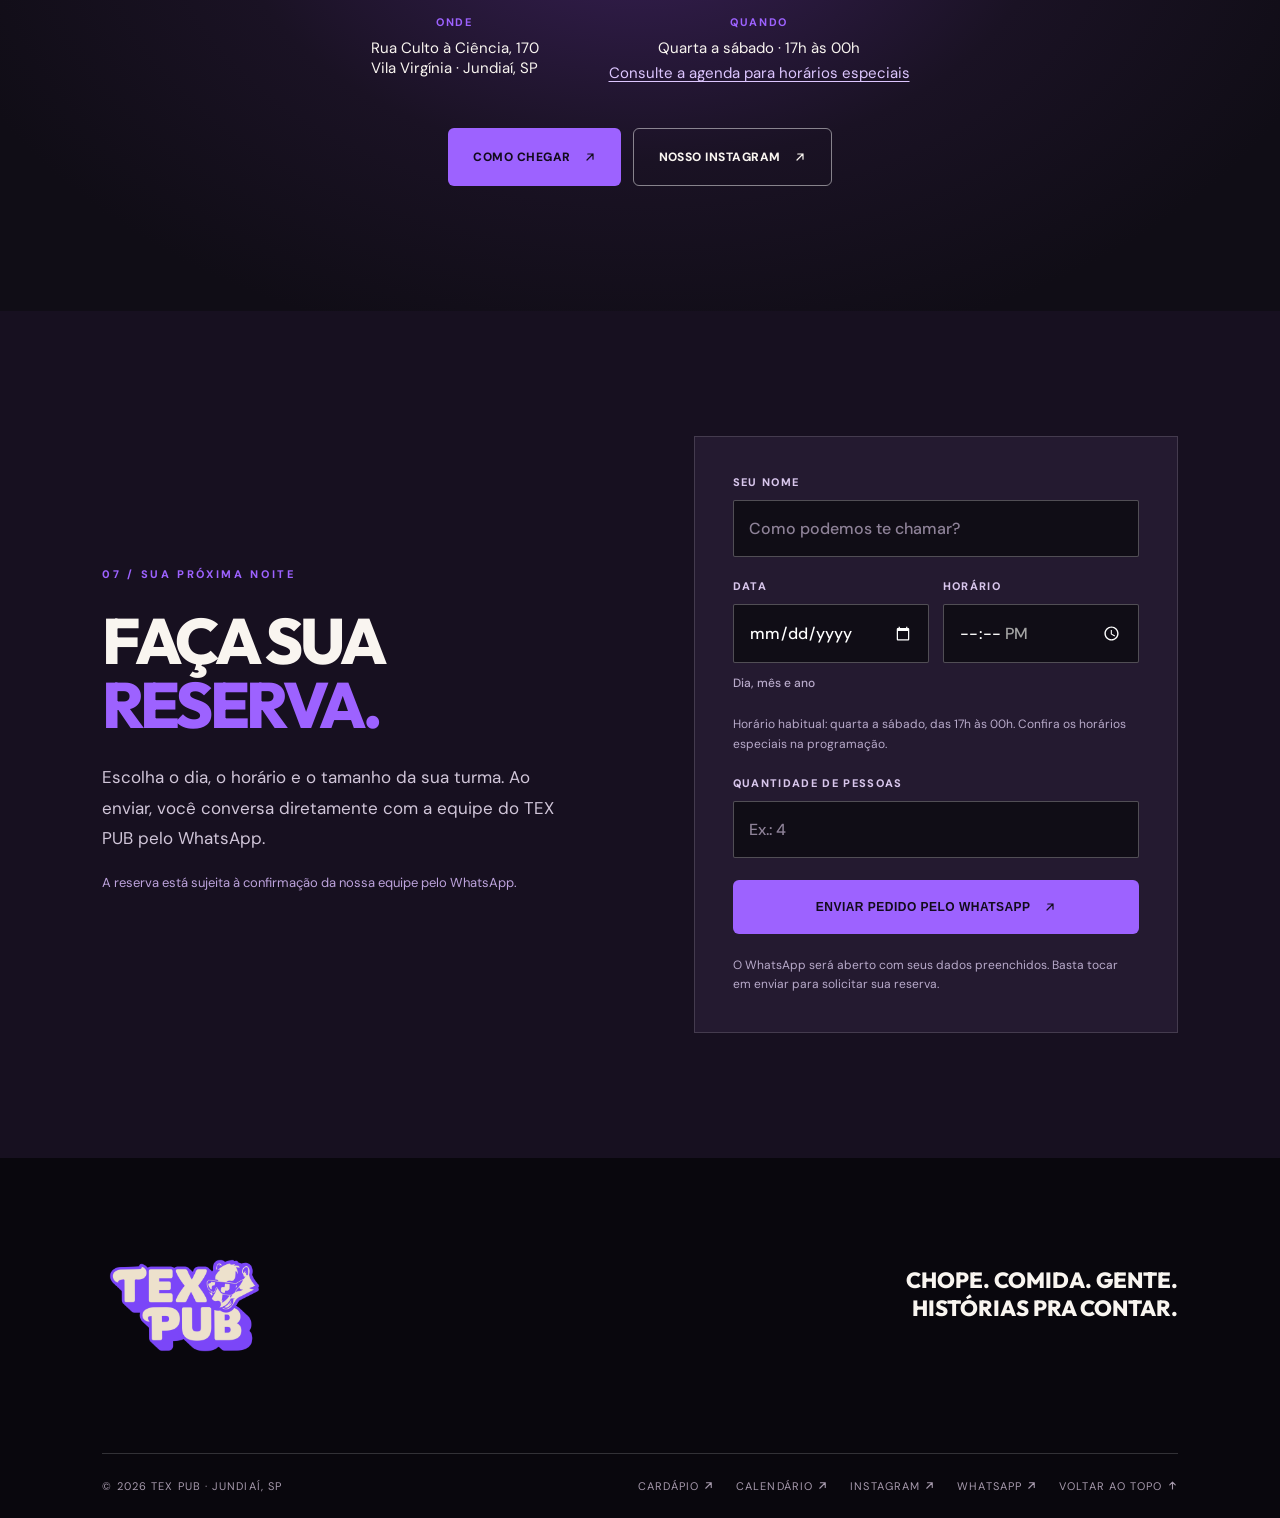
==== commit 9debe9ae: "Add files via upload" ====
--- a/index.html
+++ b/index.html
@@ -1,12 +1,19 @@
 <!doctype html>
-<html lang="pt-BR"><head><meta charset="utf-8"><meta name="viewport" content="width=device-width, initial-scale=1"><meta name="theme-color" content="#100d16"><meta name="description" content="TEX PUB em Jundiaí: 12 estilos de chope, drinks autorais, gastronomia e experiências que fogem do comum."><title>TEX PUB | Muito além do chope</title><link rel="preconnect" href="https://fonts.googleapis.com"><link rel="preconnect" href="https://fonts.gstatic.com" crossorigin><link href="https://fonts.googleapis.com/css2?family=DM+Sans:wght@400;500;600;700&family=Outfit:wght@400;500;600;700;800;900&display=swap" rel="stylesheet"><link rel="stylesheet" href="styles.css"><link rel="icon" href="/favicon.ico" sizes="any"><link rel="icon" type="image/png" sizes="32x32" href="/favicon-32x32.png"><link rel="icon" type="image/png" sizes="16x16" href="/favicon-16x16.png"><link rel="apple-touch-icon" href="/apple-touch-icon.png"></head>
-<body><header class="topbar"><a class="brand" href="#inicio" aria-label="TEX PUB, início"><img src="assets/logo-tex-pub.png" alt="Logo oficial TEX PUB"></a><nav id="nav"><a href="#experiencia">O Pub</a><a href="#chopes">Chopes & Drinks</a><a href="#gastronomia">Gastronomia</a><a href="#agenda">Experiências</a><a href="#galeria">Galeria</a><a href="/menu/">Cardápio</a><a href="/calendario/">Calendário</a><a href="#reserva">Faça sua reserva</a></nav><a class="nav-cta" href="#reserva">FAÇA SUA RESERVA <span>↗</span></a><button class="menu-toggle" aria-label="Abrir menu" aria-expanded="false">☰</button></header>
-<main><section class="hero" id="inicio"><div class="hero-bg"></div><div class="hero-shade"></div><div class="hero-content"><div class="eyebrow"><span class="dot"></span> JUNDIAÍ · SÃO PAULO</div><h1 style="margin-top: 42px;">É SOBRE<br><em>VIVER</em><br>O MOMENTO.</h1><p class="hero-copy">Chopes especiais, gastronomia cheia de personalidade e noites que sempre têm uma história pra contar.</p><div class="hero-actions"><a class="btn primary" href="#experiencia">CONHEÇA O PUB <span>↗</span></a><a class="btn ghost" href="#reserva">FAÇA SUA RESERVA <span>↗</span></a></div></div><div class="hero-bottom"><span>DESÇA E DESCUBRA</span><span class="down-arrow">↓</span><span>EST. 2025 · TEX PUB</span></div></section>
+<html lang="pt-BR"><head><meta charset="utf-8"><meta name="viewport" content="width=device-width, initial-scale=1"><meta name="theme-color" content="#100d16"><meta name="description" content="TEX PUB em Jundiaí: 12 estilos de chope, drinks autorais, gastronomia e experiências que fogem do comum."><title>TEX PUB | Muito além do chope</title><link rel="preconnect" href="https://fonts.googleapis.com"><link rel="preconnect" href="https://fonts.gstatic.com" crossorigin><link href="https://fonts.googleapis.com/css2?family=DM+Sans:wght@400;500;600;700&family=Outfit:wght@400;500;600;700;800;900&display=swap" rel="stylesheet"><link rel="stylesheet" href="styles.css?v=tex-design-2"><link rel="icon" href="/favicon.ico" sizes="any"><link rel="icon" type="image/png" sizes="32x32" href="/favicon-32x32.png"><link rel="icon" type="image/png" sizes="16x16" href="/favicon-16x16.png"><link rel="apple-touch-icon" href="/apple-touch-icon.png"></head>
+<body><header class="topbar"><a class="brand" href="#inicio" aria-label="TEX PUB, início"><img src="assets/logo-tex-pub.png" alt="Logo oficial TEX PUB"></a><nav id="nav"><a href="/menu/">Cardápio</a><a href="/calendario/">Programação</a><a href="#experiencia">O Pub</a><a href="#galeria">Galeria</a><a href="#visite">Como chegar</a></nav><a class="nav-cta" href="#reserva">FAÇA SUA RESERVA <svg class="icon" viewBox="0 0 16 16" aria-hidden="true" focusable="false"><path d="M4 12 12 4M5 4h7v7"/></svg></a><button class="menu-toggle" aria-label="Abrir menu" aria-controls="nav" aria-expanded="false">☰</button></header>
+<main><section class="hero" id="inicio"><div class="hero-bg"></div><div class="hero-shade"></div><div class="hero-content"><div class="eyebrow"><span class="dot"></span> JUNDIAÍ · SÃO PAULO</div><h1><span>É SOBRE</span><em>VIVER</em><span class="hero-last">O MOMENTO.</span></h1><p class="hero-copy">Jogos, noites temáticas, chope artesanal e comida pra compartilhar em Jundiaí.</p><div class="hero-actions"><a class="btn primary" href="/calendario/">VER PROGRAMAÇÃO <svg class="icon" viewBox="0 0 16 16" aria-hidden="true" focusable="false"><path d="M4 12 12 4M5 4h7v7"/></svg></a><a class="btn ghost" href="/menu/">VER CARDÁPIO <svg class="icon" viewBox="0 0 16 16" aria-hidden="true" focusable="false"><path d="M4 12 12 4M5 4h7v7"/></svg></a></div></div><div class="hero-bottom"><span>DESÇA E DESCUBRA</span><span class="down-arrow">↓</span><span>EST. 2025 · TEX PUB</span></div></section>
 <div class="marquee" aria-label="12 estilos de chope, drinks com personalidade, gastronomia e noites fora do comum"><div class="marquee-track"><div class="marquee-group" aria-hidden="true">12 ESTILOS DE CHOPE <b>✳</b> DRINKS COM PERSONALIDADE <b>✳</b> GASTRONOMIA <b>✳</b> NOITES FORA DO COMUM <b>✳</b> 12 ESTILOS DE CHOPE <b>✳</b> DRINKS COM PERSONALIDADE <b>✳</b> GASTRONOMIA <b>✳</b> NOITES FORA DO COMUM <b>✳</b> </div><div class="marquee-group" aria-hidden="true">12 ESTILOS DE CHOPE <b>✳</b> DRINKS COM PERSONALIDADE <b>✳</b> GASTRONOMIA <b>✳</b> NOITES FORA DO COMUM <b>✳</b> 12 ESTILOS DE CHOPE <b>✳</b> DRINKS COM PERSONALIDADE <b>✳</b> GASTRONOMIA <b>✳</b> NOITES FORA DO COMUM <b>✳</b> </div></div></div>
-<section class="section intro" id="experiencia"><div><span class="section-tag">01 / A EXPERIÊNCIA</span><h2>O SEU NOVO<br><span>ROLÊ FAVORITO.</span></h2></div><div class="intro-right"><p>No TEX PUB, cada visita pode ser diferente. Tem chope gelado, comida boa, drinks especiais e uma programação feita pra tirar qualquer noite do automático.</p><p>Um lugar pra chegar com os amigos, brindar, jogar, rir e querer voltar.</p><a class="text-link" href="#agenda">DESCUBRA O QUE ACONTECE POR AQUI ↗</a></div></section>
-<section class="feature" id="chopes"><div class="feature-image"><img src="assets/003A2349.webp" alt="Chope TEX PUB servido no balcão" loading="lazy"></div><div class="feature-text"><span class="section-tag">02 / DIRETO DA TORNEIRA</span><div class="big-number">12<span>ESTILOS</span></div><h2>UM BRINDE<br>A CADA GOSTO.</h2><p>Dos mais leves aos mais intensos, são 12 estilos de cerveja pra explorar — incluindo rótulos premiados. Encontre seu favorito ou descubra um novo.</p><a class="text-link" href="/menu/">CONFIRA NOSSO CARDÁPIO ↗</a></div></section>
-<section class="cards-section"><div class="section-head"><div><span class="section-tag">03 / SABORES DO TEX</span><h2>DO PRIMEIRO GOLE<br><span>À ÚLTIMA GARFADA.</span></h2></div></div><div class="cards"><article class="photo-card"><img src="assets/003A2399.webp" alt="Drink especial servido no TEX PUB" loading="lazy"><div class="card-gradient"></div><div class="card-label"><span>01 / BAR</span><h3>DRINKS</h3><p>Clássicos e criações com personalidade.</p></div></article><article class="photo-card" id="gastronomia"><img src="assets/003A2408.webp" alt="Petiscos do TEX PUB" loading="lazy"><div class="card-gradient"></div><div class="card-label"><span>02 / COZINHA</span><h3>GASTRONOMIA</h3><p>Sabores feitos pra compartilhar.</p></div></article><article class="photo-card"><img src="assets/003A2456.webp" alt="Chope sendo servido no TEX PUB" loading="lazy"><div class="card-gradient"></div><div class="card-label"><span>03 / TORNEIRAS</span><h3>CHOPES</h3><p>Seu próximo favorito está aqui.</p></div></article></div></section>
-<section class="agenda" id="agenda"><div class="agenda-left"><span class="section-tag">04 / NÃO É SÓ UM PUB</span><h2>AQUI A NOITE<br><span>ACONTECE.</span></h2><p>Jogos, desafios, noites temáticas e encontros que viram histórias. No TEX, sempre tem algo diferente acontecendo.</p><a class="btn primary" href="/calendario/">VEJA A PROGRAMAÇÃO <span>↗</span></a></div><div class="agenda-right"><div class="agenda-item"><span>01</span><div><h3>NOITES DE GINCANAS</h3><p>Disputas, risadas e muita resenha.</p></div><span>↗</span></div><div class="agenda-item"><span>02</span><div><h3>JOGOS & DESAFIOS</h3><p>Traga sua turma e entre na brincadeira.</p></div><span>↗</span></div><div class="agenda-item"><span>03</span><div><h3>NOITES TEMÁTICAS</h3><p>Experiências e sabores que mudam o clima.</p></div><span>↗</span></div><div class="agenda-item"><span>04</span><div><h3>SABORES DO MUNDO</h3><p>Uma viagem gastronômica sem sair de Jundiaí.</p></div><span>↗</span></div><p class="agenda-note">Confira a programação completa de novembro e dezembro no nosso calendário.</p></div></section>
-<section class="gallery-section" id="galeria"><div class="section-head"><div><span class="section-tag">05 / DO JEITO QUE É</span><h2>ISSO AQUI<br><span>É TEX PUB.</span></h2></div><p>Sem banco de imagens. Sem cenário inventado.<br>Só momentos reais.</p></div><div class="gallery"><img src="assets/191-003A2498.webp" alt="Ambiente e clientes do TEX PUB" loading="lazy"><img src="assets/003A2345.webp" alt="Chope tirado na hora" loading="lazy"><img src="assets/003A2401.webp" alt="Chope especial TEX PUB" loading="lazy"><img src="assets/142-003A2570.webp" alt="Momentos no bar do TEX PUB" loading="lazy"><img src="assets/126-003A2587.webp" alt="Chopes no balcão do TEX PUB" loading="lazy"><img src="assets/003A2422.webp" alt="Clientes brindando no TEX PUB" loading="lazy"></div></section>
-<section class="visit" id="visite"><span class="section-tag">06 / NOS VEMOS LÁ</span><h2>SEU LUGAR<br><em>É AQUI.</em></h2><p>Chama os amigos. Escolhe o dia. O resto é com a gente.</p><div class="visit-info"><div><strong>ONDE</strong><span>Jundiaí · SP</span></div><div><strong>QUANDO</strong><span>Quarta a sábado · 17h às 00h</span></div></div><div class="visit-actions"><a class="btn primary" href="https://www.google.com/maps/search/?api=1&query=TEX+PUB+Jundia%C3%AD" target="_blank" rel="noopener">COMO CHEGAR ↗</a><a class="btn ghost" href="https://www.instagram.com/texpub.jundiai/" target="_blank" rel="noopener">NOSSO INSTAGRAM ↗</a></div></section><section class="reservation" id="reserva"><div class="reservation-intro"><span class="section-tag">07 / SUA PRÓXIMA NOITE</span><h2>FAÇA SUA<br><span>RESERVA.</span></h2><p>Escolha o dia, o horário e o tamanho da sua turma. Ao enviar, você conversa diretamente com a equipe do TEX PUB pelo WhatsApp.</p><p class="reservation-hint">A reserva está sujeita à confirmação da nossa equipe pelo WhatsApp.</p></div><form id="reservation-form" class="reservation-form"><label for="reserve-name">SEU NOME<input id="reserve-name" name="name" type="text" autocomplete="name" placeholder="Como podemos te chamar?" maxlength="100" required></label><div class="form-grid"><label for="reserve-date">DATA<input id="reserve-date" name="date" type="date" required></label><label for="reserve-time">HORÁRIO<input id="reserve-time" name="time" type="time" min="17:00" max="23:59" required></label></div><label for="reserve-guests">QUANTIDADE DE PESSOAS<input id="reserve-guests" name="guests" type="number" min="1" max="100" step="1" placeholder="Ex.: 4" required></label><p class="form-feedback" id="form-feedback" role="status" aria-live="polite"></p><button class="btn primary reservation-submit" type="submit">ENVIAR PEDIDO PELO WHATSAPP <span>↗</span></button><small>O WhatsApp será aberto com seus dados preenchidos. Basta tocar em enviar para solicitar sua reserva.</small></form></section></main>
-<footer><div class="footer-top"><img src="assets/logo-tex-pub.png" alt="TEX PUB"><p>CHOPE. COMIDA. GENTE.<br>HISTÓRIAS PRA CONTAR.</p></div><div class="footer-bottom"><span>© <span id="year"></span> TEX PUB · JUNDIAÍ, SP</span><div class="footer-links"><a href="/menu/">CARDÁPIO ↗</a><a href="/calendario/">CALENDÁRIO ↗</a><a href="https://www.instagram.com/texpub.jundiai/" target="_blank" rel="noopener noreferrer">INSTAGRAM ↗</a><a href="https://wa.me/5511917481700" target="_blank" rel="noopener noreferrer">WHATSAPP ↗</a><a href="#inicio">VOLTAR AO TOPO ↑</a></div></div></footer><script src="script.js"></script></body></html>
+<section class="featured-strip section" id="proximo-role" aria-labelledby="featured-title">
+  <img src="/assets/126-003A2587.webp" alt="Público reunido no Tex Pub" width="1200" height="800" loading="lazy">
+  <div class="featured-copy"><span class="section-tag" id="featured-label">PROGRAMAÇÃO DO TEX</span>
+  <h2 id="featured-title">ESCOLHA O SEU PRÓXIMO ROLÊ.</h2>
+  <p id="featured-description">Gincanas, esportes no telão e noites de Sabores do Mundo.</p>
+  <a id="featured-link" class="text-link" href="/calendario/">VER PROGRAMAÇÃO <svg class="icon" viewBox="0 0 16 16" aria-hidden="true" focusable="false"><path d="M4 12 12 4M5 4h7v7"/></svg></a></div>
+</section>
+<section class="section intro" id="experiencia"><div><span class="section-tag">01 / A EXPERIÊNCIA</span><h2>O SEU NOVO<br><span>ROLÊ FAVORITO.</span></h2></div><div class="intro-right"><p>No TEX PUB, cada visita pode ser diferente. Tem chope gelado, comida boa, drinks especiais e uma programação feita pra tirar qualquer noite do automático.</p><p>Um lugar pra chegar com os amigos, brindar, jogar, rir e querer voltar.</p><a class="text-link" href="#agenda">DESCUBRA O QUE ACONTECE POR AQUI <svg class="icon" viewBox="0 0 16 16" aria-hidden="true" focusable="false"><path d="M4 12 12 4M5 4h7v7"/></svg></a></div></section>
+<section class="feature" id="chopes"><div class="feature-image"><img src="assets/003A2349.webp" alt="Chope TEX PUB servido no balcão" loading="lazy"></div><div class="feature-text"><span class="section-tag">02 / DIRETO DA TORNEIRA</span><div class="big-number">12<span>ESTILOS</span></div><h2>UM BRINDE<br>A CADA GOSTO.</h2><p>Dos mais leves aos mais intensos, são 12 estilos de cerveja pra explorar — incluindo rótulos premiados. Encontre seu favorito ou descubra um novo.</p><a class="text-link" href="/menu/">CONFIRA NOSSO CARDÁPIO <svg class="icon" viewBox="0 0 16 16" aria-hidden="true" focusable="false"><path d="M4 12 12 4M5 4h7v7"/></svg></a></div></section>
+<section class="cards-section" id="gastronomia"><div class="section-head"><div><span class="section-tag">03 / SABORES DO TEX</span><h2>DO PRIMEIRO GOLE<br><span>À ÚLTIMA GARFADA.</span></h2></div></div><div class="cards"><article class="photo-card"><img src="assets/003A2352.webp" alt="Drink com gelo servido no balcão do Tex Pub" loading="lazy"><div class="card-gradient"></div><div class="card-label"><span>01 / BAR</span><h3>DRINKS</h3><p>Clássicos e criações com personalidade.</p></div></article><article class="photo-card"><img src="assets/003A2401.webp" alt="Petiscos servidos no Tex Pub" loading="lazy"><div class="card-gradient"></div><div class="card-label"><span>02 / COZINHA</span><h3>GASTRONOMIA</h3><p>Sabores feitos pra compartilhar.</p></div></article><article class="photo-card"><img src="assets/003A2456.webp" alt="Chope sendo servido no TEX PUB" loading="lazy"><div class="card-gradient"></div><div class="card-label"><span>03 / TORNEIRAS</span><h3>CHOPES</h3><p>Seu próximo favorito está aqui.</p></div></article></div></section>
+<section class="agenda" id="agenda"><div class="agenda-left"><span class="section-tag">04 / NÃO É SÓ UM PUB</span><h2>AQUI A NOITE<br><span>ACONTECE.</span></h2><p>Jogos, desafios, noites temáticas e encontros que viram histórias. No TEX, sempre tem algo diferente acontecendo.</p><a class="btn primary" href="/calendario/">VEJA A PROGRAMAÇÃO <svg class="icon" viewBox="0 0 16 16" aria-hidden="true" focusable="false"><path d="M4 12 12 4M5 4h7v7"/></svg></a></div><div class="agenda-right"><div class="agenda-item"><span>01</span><div><h3>NOITES DE GINCANAS</h3><p>Disputas, risadas e muita resenha.</p></div></div><div class="agenda-item"><span>02</span><div><h3>JOGOS & DESAFIOS</h3><p>Traga sua turma e entre na brincadeira.</p></div></div><div class="agenda-item"><span>03</span><div><h3>NOITES TEMÁTICAS</h3><p>Experiências e sabores que mudam o clima.</p></div></div><div class="agenda-item"><span>04</span><div><h3>SABORES DO MUNDO</h3><p>Uma viagem gastronômica sem sair de Jundiaí.</p></div></div><p class="agenda-note">As datas e os horários confirmados estão na programação.</p></div></section>
+<section class="gallery-section" id="galeria"><div class="section-head"><div><span class="section-tag">05 / DO JEITO QUE É</span><h2>ISSO AQUI<br><span>É TEX PUB.</span></h2></div><p>Sem banco de imagens. Sem cenário inventado.<br>Só momentos reais.</p></div><div class="gallery"><img src="assets/191-003A2498.webp" alt="Ambiente e clientes do TEX PUB" loading="lazy"><img src="assets/003A2345.webp" alt="Chope tirado na hora" loading="lazy"><img src="assets/003A2401.webp" alt="Chope especial TEX PUB" loading="lazy"><img src="assets/142-003A2570.webp" alt="Momentos no bar do TEX PUB" loading="lazy"><img src="assets/126-003A2587.webp" alt="Clientes reunidos no Tex Pub" loading="lazy"><img src="assets/003A2422.webp" alt="Chope artesanal servido na torneira" loading="lazy"></div></section>
+<section class="visit" id="visite"><span class="section-tag">06 / NOS VEMOS LÁ</span><h2>SEU LUGAR<br><em>É AQUI.</em></h2><p>Chama os amigos. Escolhe o dia. O resto é com a gente.</p><div class="visit-info"><div><strong>ONDE</strong><span>Rua Culto à Ciência, 170<br>Vila Virgínia · Jundiaí, SP</span></div><div><strong>QUANDO</strong><span>Quarta a sábado · 17h às 00h<br><a class="visit-hours" href="/calendario/">Consulte a agenda para horários especiais</a></span></div></div><div class="visit-actions"><a class="btn primary" href="https://www.google.com/maps/search/?api=1&query=Tex%20Pub%2C%20Rua%20Culto%20%C3%A0%20Ci%C3%AAncia%20170%2C%20Vila%20Virg%C3%ADnia%2C%20Jundia%C3%AD%20-%20SP" target="_blank" rel="noopener">COMO CHEGAR <svg class="icon" viewBox="0 0 16 16" aria-hidden="true" focusable="false"><path d="M4 12 12 4M5 4h7v7"/></svg></a><a class="btn ghost" href="https://www.instagram.com/texpub.jundiai/" target="_blank" rel="noopener">NOSSO INSTAGRAM <svg class="icon" viewBox="0 0 16 16" aria-hidden="true" focusable="false"><path d="M4 12 12 4M5 4h7v7"/></svg></a></div></section><section class="reservation" id="reserva"><div class="reservation-intro"><span class="section-tag">07 / SUA PRÓXIMA NOITE</span><h2>FAÇA SUA<br><span>RESERVA.</span></h2><p>Escolha o dia, o horário e o tamanho da sua turma. Ao enviar, você conversa diretamente com a equipe do TEX PUB pelo WhatsApp.</p><p class="reservation-hint">A reserva está sujeita à confirmação da nossa equipe pelo WhatsApp.</p></div><form id="reservation-form" class="reservation-form" novalidate><p class="event-context" id="reserve-event" hidden></p><label for="reserve-name">SEU NOME<input id="reserve-name" name="name" type="text" autocomplete="name" placeholder="Como podemos te chamar?" maxlength="100" required></label><div class="form-grid"><label for="reserve-date">DATA<input id="reserve-date" name="date" type="date" aria-describedby="reserve-date-help" required><small id="reserve-date-help">Dia, mês e ano</small></label><label for="reserve-time">HORÁRIO<input id="reserve-time" name="time" type="time" aria-describedby="reserve-hours" required></label></div><small id="reserve-hours">Horário habitual: quarta a sábado, das 17h às 00h. Eventos podem ter horários especiais.</small><label for="reserve-guests">QUANTIDADE DE PESSOAS<input id="reserve-guests" name="guests" type="number" min="1" max="100" step="1" placeholder="Ex.: 4" required></label><p class="form-feedback" id="form-feedback" role="status" aria-live="polite"></p><button class="btn primary reservation-submit" type="submit">ENVIAR PEDIDO PELO WHATSAPP <svg class="icon" viewBox="0 0 16 16" aria-hidden="true" focusable="false"><path d="M4 12 12 4M5 4h7v7"/></svg></button><small>O WhatsApp será aberto com seus dados preenchidos. Basta tocar em enviar para solicitar sua reserva.</small></form></section></main>
+<footer><div class="footer-top"><img src="assets/logo-tex-pub.png" alt="TEX PUB"><p>CHOPE. COMIDA. GENTE.<br>HISTÓRIAS PRA CONTAR.</p></div><div class="footer-bottom"><span>© <span id="year"></span> TEX PUB · JUNDIAÍ, SP</span><div class="footer-links"><a href="/menu/">CARDÁPIO <svg class="icon" viewBox="0 0 16 16" aria-hidden="true" focusable="false"><path d="M4 12 12 4M5 4h7v7"/></svg></a><a href="/calendario/">CALENDÁRIO <svg class="icon" viewBox="0 0 16 16" aria-hidden="true" focusable="false"><path d="M4 12 12 4M5 4h7v7"/></svg></a><a href="https://www.instagram.com/texpub.jundiai/" target="_blank" rel="noopener noreferrer">INSTAGRAM <svg class="icon" viewBox="0 0 16 16" aria-hidden="true" focusable="false"><path d="M4 12 12 4M5 4h7v7"/></svg></a><a href="https://wa.me/5511917481700" target="_blank" rel="noopener noreferrer">WHATSAPP <svg class="icon" viewBox="0 0 16 16" aria-hidden="true" focusable="false"><path d="M4 12 12 4M5 4h7v7"/></svg></a><a href="#inicio">VOLTAR AO TOPO <svg class="icon icon-up" viewBox="0 0 16 16" aria-hidden="true" focusable="false"><path d="M8 3v10m-4-4 4 4 4-4"/></svg></a></div></div></footer><script src="/eventos.js"></script><script src="script.js?v=tex-design-2"></script></body></html>
--- a/styles.css
+++ b/styles.css
@@ -1,3 +1,17 @@
 :root{--bg:#100d16;--panel:#1a1424;--purple:#9d62ff;--text:#f9f5f0;--muted:#b8b0c2}*{box-sizing:border-box}html{scroll-behavior:smooth}body{margin:0;background:var(--bg);color:var(--text);font-family:'DM Sans',sans-serif}a{color:inherit;text-decoration:none}img{display:block;max-width:100%}h1,h2,h3,p{margin-top:0}h1,h2,h3{font-family:Outfit,sans-serif}h2{font-size:clamp(2.5rem,5vw,5.8rem);line-height:.99;letter-spacing:-.055em;font-weight:800}h2 span{color:var(--purple)}.topbar{height:90px;display:flex;align-items:center;justify-content:space-between;padding:0 5%;position:absolute;z-index:10;top:0;left:0;right:0;background:linear-gradient(#08050bbf,transparent)}.brand img{width:125px}.topbar nav{display:flex;gap:30px;align-items:center}.topbar nav a{font-size:12px;font-weight:700;letter-spacing:.05em;transition:color .2s}.topbar nav a:hover,.text-link:hover{color:var(--purple)}.nav-cta{font-size:12px;font-weight:800;border:1px solid #ffffff60;padding:14px 19px}.nav-cta span{color:var(--purple);padding-left:10px}.menu-toggle{display:none}.hero{min-height:790px;height:100svh;max-height:1100px;position:relative;display:flex;align-items:center}.hero-bg{position:absolute;inset:0;background:url('assets/003A2345.webp') center 45%/cover no-repeat}.hero-shade{position:absolute;inset:0;background:linear-gradient(90deg,#0c0711ed 0%,#0b0812b5 43%,#100d1640 100%),linear-gradient(0deg,#100d16 0%,transparent 35%)}.hero-content{position:relative;z-index:1;margin-left:8%;margin-top:50px;max-width:790px}.eyebrow,.section-tag{font-size:11px;letter-spacing:.24em;font-weight:800;color:var(--purple)}.eyebrow{color:white;display:flex;align-items:center;gap:12px}.dot{width:8px;height:8px;background:var(--purple);border-radius:50%;box-shadow:0 0 15px var(--purple)}.hero-kicker{font-size:15px;font-weight:700;letter-spacing:.18em;margin:32px 0 12px}.hero h1{font-size:clamp(4.6rem,9.4vw,10.2rem);font-weight:900;line-height:.84;letter-spacing:-.075em;margin-bottom:28px}.hero h1 em,.visit h2 em{color:var(--purple);font-style:normal}.hero-copy{max-width:475px;font-size:17px;line-height:1.7;color:#e4dfe6}.hero-actions,.visit-actions{display:flex;gap:12px;flex-wrap:wrap;margin-top:30px}.btn{padding:20px 25px;display:inline-flex;align-items:center;gap:30px;font-size:12px;letter-spacing:.04em;font-weight:800;transition:transform .2s,background .2s}.btn:hover{transform:translateY(-3px)}.btn.primary{background:var(--purple);color:#120b1c}.btn.ghost{border:1px solid #ffffff7a}.hero-bottom{position:absolute;bottom:32px;left:8%;right:8%;display:flex;justify-content:space-between;align-items:center;font-size:10px;letter-spacing:.2em;font-weight:800;color:#eee}.down-arrow{font-size:24px}.marquee{background:var(--purple);color:#160b24;overflow:hidden;white-space:nowrap;padding:17px 0;font:800 14px Outfit,sans-serif;letter-spacing:.12em}.marquee-track{display:flex;width:max-content;animation:move 36s linear infinite}.marquee-group{display:flex;align-items:center;flex:none;min-width:100vw;white-space:nowrap}.marquee b{padding:0 32px}@keyframes move{to{transform:translateX(-50%)}}.section{padding:130px 8%}.intro{display:grid;grid-template-columns:1.15fr 1fr;gap:9%;align-items:end}.intro h2{margin:25px 0 0}.intro-right p{font-size:18px;line-height:1.8;color:#d4cadc}.text-link{display:inline-block;font-size:12px;letter-spacing:.07em;font-weight:800;border-bottom:1px solid var(--purple);padding-bottom:12px;margin-top:20px}.feature{display:grid;grid-template-columns:1fr 1fr;background:#21192b;min-height:650px}.feature-image{min-height:600px}.feature-image img{width:100%;height:100%;object-fit:cover}.feature-text{padding:85px 12%;display:flex;flex-direction:column;justify-content:center}.big-number{font:900 clamp(7rem,12vw,13rem)/.85 Outfit;color:var(--purple);letter-spacing:-.08em;margin:35px 0 20px}.big-number span{font-size:17px;letter-spacing:.07em;display:block;margin-top:15px}.feature-text h2{font-size:clamp(2.6rem,4vw,5rem);margin-bottom:25px}.feature-text p,.agenda-left p{font-size:17px;color:#d1c6d9;line-height:1.8;max-width:450px}.cards-section,.gallery-section{padding:120px 8%}.section-head{display:flex;justify-content:space-between;align-items:end;gap:30px;margin-bottom:50px}.section-head h2{margin:25px 0 0}.cards{display:grid;grid-template-columns:repeat(3,1fr);gap:16px}.photo-card{height:550px;position:relative;overflow:hidden}.photo-card img{width:100%;height:100%;object-fit:cover;transition:transform .6s}.photo-card:hover img{transform:scale(1.05)}.card-gradient{position:absolute;inset:0;background:linear-gradient(0deg,#09040c 0%,transparent 70%)}.card-label{position:absolute;bottom:28px;left:28px;right:20px}.card-label span{color:#c6a4ff;font-size:11px;letter-spacing:.15em;font-weight:800}.card-label h3{font-size:36px;margin:12px 0 6px}.card-label p{font-size:13px;color:#ded6e3}.agenda{background:#21192b;display:grid;grid-template-columns:1fr 1fr;gap:10%;padding:130px 8%}.agenda-left h2{margin:28px 0}.agenda-right{padding-top:15px}.agenda-item{display:grid;grid-template-columns:35px 1fr 20px;gap:16px;align-items:center;border-bottom:1px solid #ffffff29;padding:24px 0}.agenda-item>span{font-size:13px;color:var(--purple);font-weight:800}.agenda-item h3{font-size:21px;margin-bottom:6px}.agenda-item p,.agenda-note{color:var(--muted);font-size:13px;margin:0}.agenda-note{margin-top:24px}.section-head>p{line-height:1.8;color:var(--muted)}.gallery{display:grid;grid-template-columns:repeat(3,1fr);grid-auto-rows:260px;gap:14px}.gallery img{width:100%;height:100%;object-fit:cover}.gallery img:first-child{grid-row:span 2}.gallery img:nth-child(4){grid-row:span 2}.visit{padding:125px 8%;text-align:center;background:radial-gradient(ellipse at center,#392057 0%,#1a1224 45%,#100d16 80%)}.visit h2{font-size:clamp(4rem,10vw,10rem);margin:25px 0}.visit>p{color:#ddd3e4;font-size:19px}.visit-info{display:flex;justify-content:center;gap:70px;margin-top:45px}.visit-info div{display:flex;flex-direction:column;gap:9px}.visit-info strong{color:var(--purple);font-size:11px;letter-spacing:.15em}.visit-info span{font-size:15px}.visit-actions{justify-content:center;margin-top:45px}footer{padding:65px 8% 25px;background:#09070d}.footer-top,.footer-bottom{display:flex;justify-content:space-between;align-items:center}.footer-top img{width:165px}.footer-top p{font:800 22px/1.25 Outfit;text-align:right}.footer-bottom{border-top:1px solid #ffffff2b;margin-top:65px;padding-top:25px;color:#a79aad;font-size:11px;letter-spacing:.1em}@media(max-width:1000px){.topbar nav{gap:13px}.topbar nav a{font-size:10px}.hero h1{font-size:clamp(4.6rem,10vw,8rem)}.photo-card{height:420px}.feature-text{padding:60px 8%}}@media(max-width:720px){.topbar{height:75px;padding:0 6%}.brand img{width:104px}.topbar nav{display:none;position:absolute;top:75px;left:0;right:0;background:#171020;padding:24px 6%;flex-direction:column;align-items:flex-start;gap:20px}.topbar nav.open{display:flex}.topbar nav a{font-size:14px}.nav-cta{margin-left:auto;margin-right:16px;font-size:10px;padding:12px}.menu-toggle{display:block;background:none;color:white;border:0;font-size:25px}.hero{min-height:740px;height:100svh}.hero-bg{background-position:59% center}.hero-shade{background:linear-gradient(90deg,#0b0711ed,#0b071180),linear-gradient(0deg,#100d16,transparent 45%)}.hero-content{margin:40px 6% 0}.hero h1{font-size:clamp(4.3rem,15vw,7rem)}.hero-copy{font-size:15px}.hero-kicker{font-size:11px}.hero-bottom{left:6%;right:6%}.hero-bottom span:last-child{display:none}.section,.cards-section,.gallery-section{padding:85px 6%}.intro,.feature,.agenda{grid-template-columns:1fr;gap:30px}.intro-right p{font-size:16px}.feature-image{min-height:430px;height:430px}.feature-text{padding:70px 6%}.big-number{font-size:9rem}.cards{grid-template-columns:1fr}.photo-card{height:430px}.agenda{padding:85px 6%}.section-head{display:block}.section-head>p{margin-top:22px}.gallery{grid-template-columns:repeat(2,1fr);grid-auto-rows:180px;gap:8px}.gallery img:first-child,.gallery img:nth-child(4){grid-row:span 2}.visit{padding:95px 6%}.visit-info{gap:30px;flex-wrap:wrap}.footer-top p{font-size:15px}.footer-top img{width:120px}.footer-bottom{gap:20px;line-height:1.5}.btn{padding:17px 19px;gap:14px;font-size:11px}}@media(prefers-reduced-motion:reduce){*,*:before,*:after{scroll-behavior:auto!important;animation:none!important;transition:none!important}}
 
 .reservation{padding:125px 8%;display:grid;grid-template-columns:1fr 1fr;gap:10%;background:#171020;align-items:center}.reservation h2{margin:26px 0}.reservation-intro>p{max-width:480px;color:#d1c6d9;font-size:17px;line-height:1.8}.reservation-hint{font-size:13px!important;color:#bda3dc!important}.reservation-form{padding:38px;background:#241a30;border:1px solid #ffffff25;display:flex;flex-direction:column;gap:22px}.reservation-form label{display:flex;flex-direction:column;gap:11px;font-size:11px;letter-spacing:.12em;font-weight:800;color:#d8c6ec}.reservation-form input{width:100%;padding:17px 15px;background:#100d16;color:#fff;border:1px solid #ffffff45;border-radius:2px;font:500 16px 'DM Sans',sans-serif;color-scheme:dark}.reservation-form input:focus{outline:2px solid var(--purple);outline-offset:2px}.reservation-form input::placeholder{color:#8e8298}.form-grid{display:grid;grid-template-columns:1fr 1fr;gap:14px}.reservation-submit{border:0;cursor:pointer;justify-content:center;text-align:center}.reservation-form small{color:#b8aaca;line-height:1.6;font-size:12px}.form-feedback{margin:0;color:#d9b9ff;font-size:13px;line-height:1.5}.form-feedback:empty{display:none}.footer-links{display:flex;gap:22px;flex-wrap:wrap}.footer-links a:hover{color:var(--purple)}@media(max-width:720px){.reservation{padding:85px 6%;grid-template-columns:1fr;gap:30px}.reservation-form{padding:24px}.form-grid{grid-template-columns:1fr}.footer-links{gap:14px}}
+
+/* Revisão visual Tex Pub */
+:root{--brand:#7b46f8;--cream:#ede1cc}
+.icon{width:1em;height:1em;display:inline-block;vertical-align:-.11em;flex:none;fill:none;stroke:currentColor;stroke-width:1.6;stroke-linecap:round;stroke-linejoin:round}
+.icon-up{transform:rotate(180deg)}
+:where(a,button,input):focus-visible{outline:2px solid #d4b8ff;outline-offset:4px}
+.btn,.nav-cta{border-radius:6px;min-height:42px}.btn{gap:13px}.nav-cta{display:inline-flex;align-items:center;gap:10px}.hero-bg{background-image:url('assets/003A2408.webp');background-position:center 55%}
+.hero-shade{background:linear-gradient(90deg,#0b0711f5 0%,#0b0711bd 40%,#0b071130 85%),linear-gradient(0deg,#100d16 0%,transparent 34%)}
+.hero{min-height:700px;height:92svh}.hero-content{margin-top:40px}.hero h1{font-size:clamp(4.6rem,8.8vw,9rem);margin:24px 0;line-height:.9;color:var(--cream)}.hero h1>span,.hero h1>em{display:block}.hero-last{white-space:nowrap}.hero-actions{margin-top:24px}
+.featured-strip{display:grid;grid-template-columns:1.05fr 1fr;gap:clamp(26px,5vw,76px);align-items:center;padding-block:clamp(50px,7vw,110px);background:#171020}.featured-strip img{width:100%;height:auto;aspect-ratio:3/2;object-fit:cover;border-radius:12px}.featured-copy h2{font-size:clamp(2.2rem,5vw,4.8rem);margin:14px 0 12px;color:var(--cream)}.featured-copy p{line-height:1.6;color:#d4c8db;margin:0;max-width:46ch}.featured-copy .text-link{margin-top:18px}
+.agenda-item{grid-template-columns:35px 1fr}.visit-hours{display:inline-block;margin-top:5px;color:#ddc6ff;text-decoration:underline;text-underline-offset:3px}
+.form-grid{grid-template-columns:repeat(2,minmax(0,1fr))}.reservation-form input{min-width:0}.reservation-form label small{letter-spacing:normal;font-weight:500}.event-context{margin:0;border-left:3px solid var(--brand);padding:8px 12px;background:#332445;color:var(--cream);font-size:.95rem}.form-feedback:not(:empty){padding:9px 0}.reservation-form [aria-invalid=true]{border-color:#f5a7bd}
+@media(max-width:720px){.hero{min-height:0;height:auto}.hero-content{padding:clamp(102px,16svh,145px) 0 80px;margin:0 6%;width:88%}.hero h1{font-size:clamp(2rem,11.5vw,5.5rem);margin:16px 0 18px;letter-spacing:-.065em}.hero-bg{background-position:63% center}.hero-content .hero-copy{margin-bottom:0}.hero-actions{gap:8px}.hero-actions .btn{padding:13px 11px;gap:6px}.hero-bottom{bottom:17px}.featured-strip{grid-template-columns:1fr;gap:22px;padding-block:42px}.featured-strip img{aspect-ratio:16/9}.topbar nav a{display:inline-flex;align-items:center;min-height:38px}.topbar nav{gap:8px}}
+@media(max-width:360px){.brand img{width:82px}.nav-cta{padding:9px;gap:5px}.hero-actions .btn{font-size:10px}.reservation-form{padding:16px}.form-grid{grid-template-columns:1fr}}
